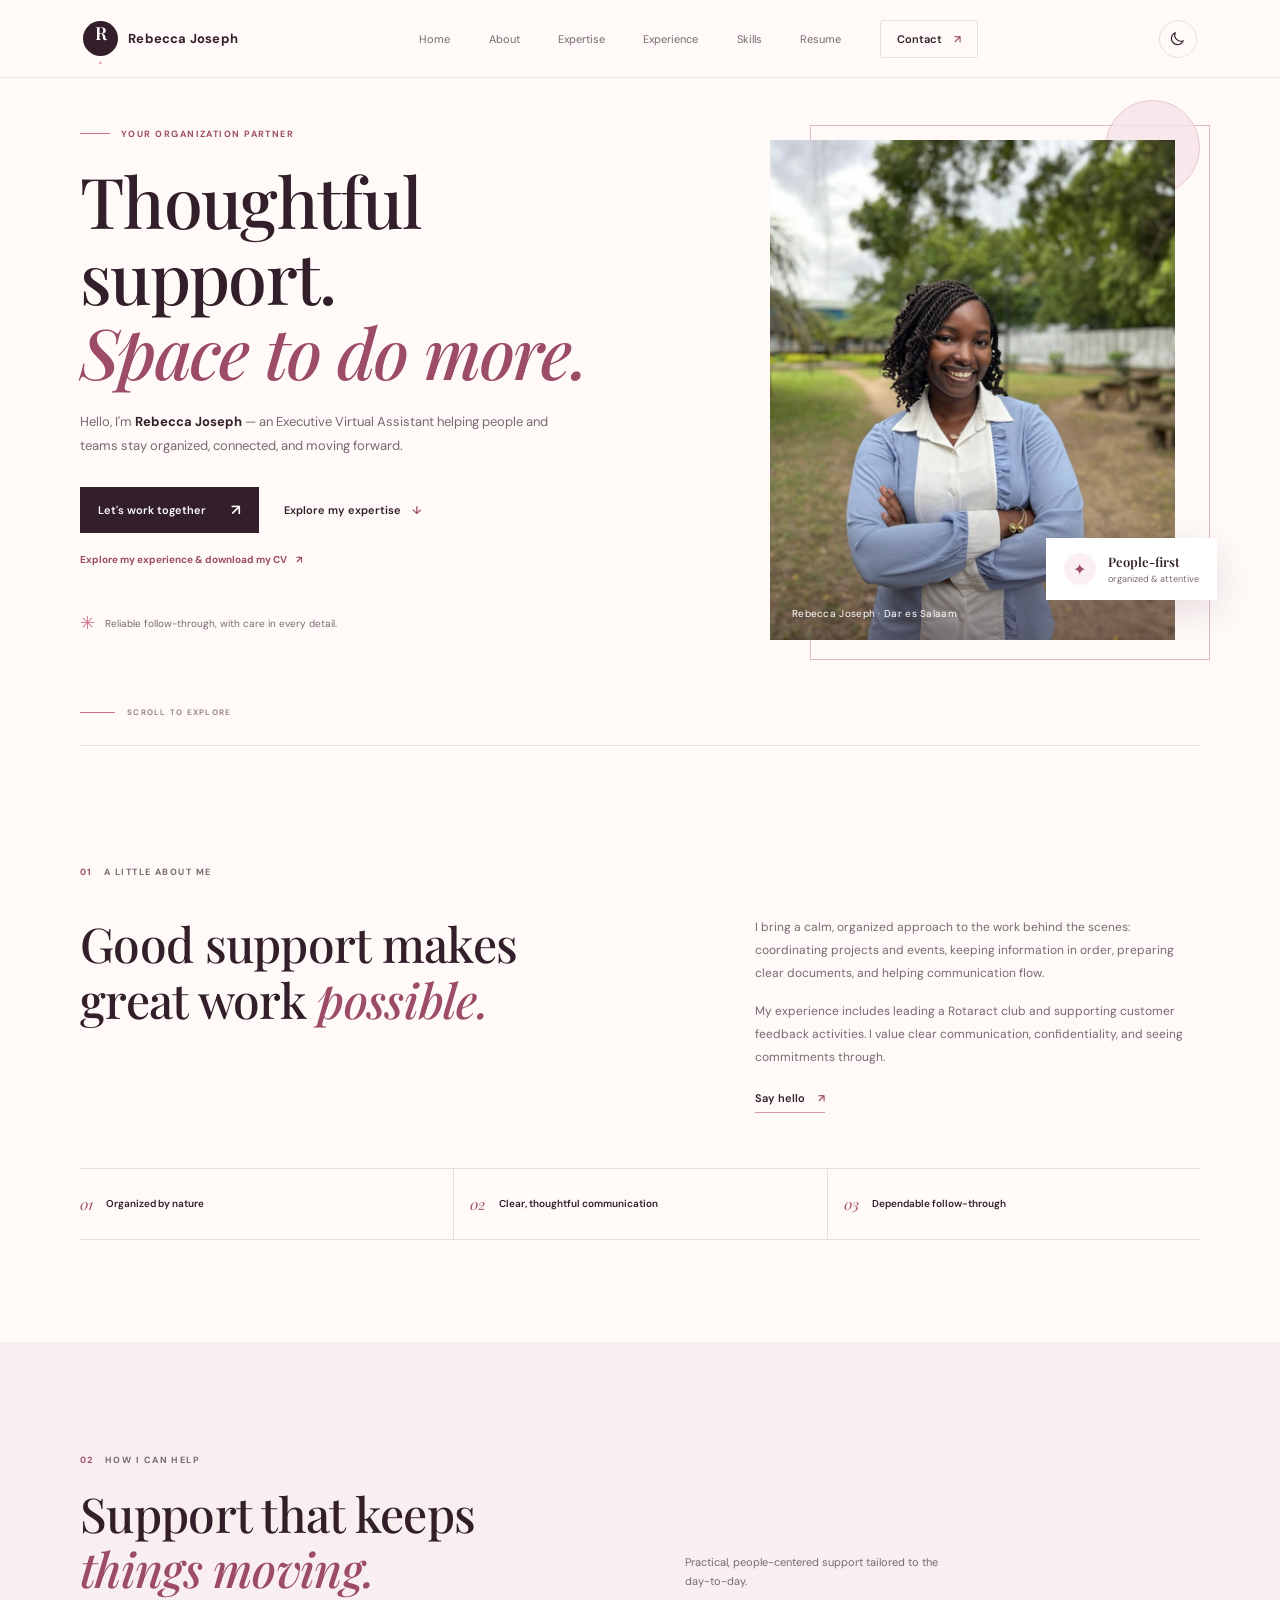
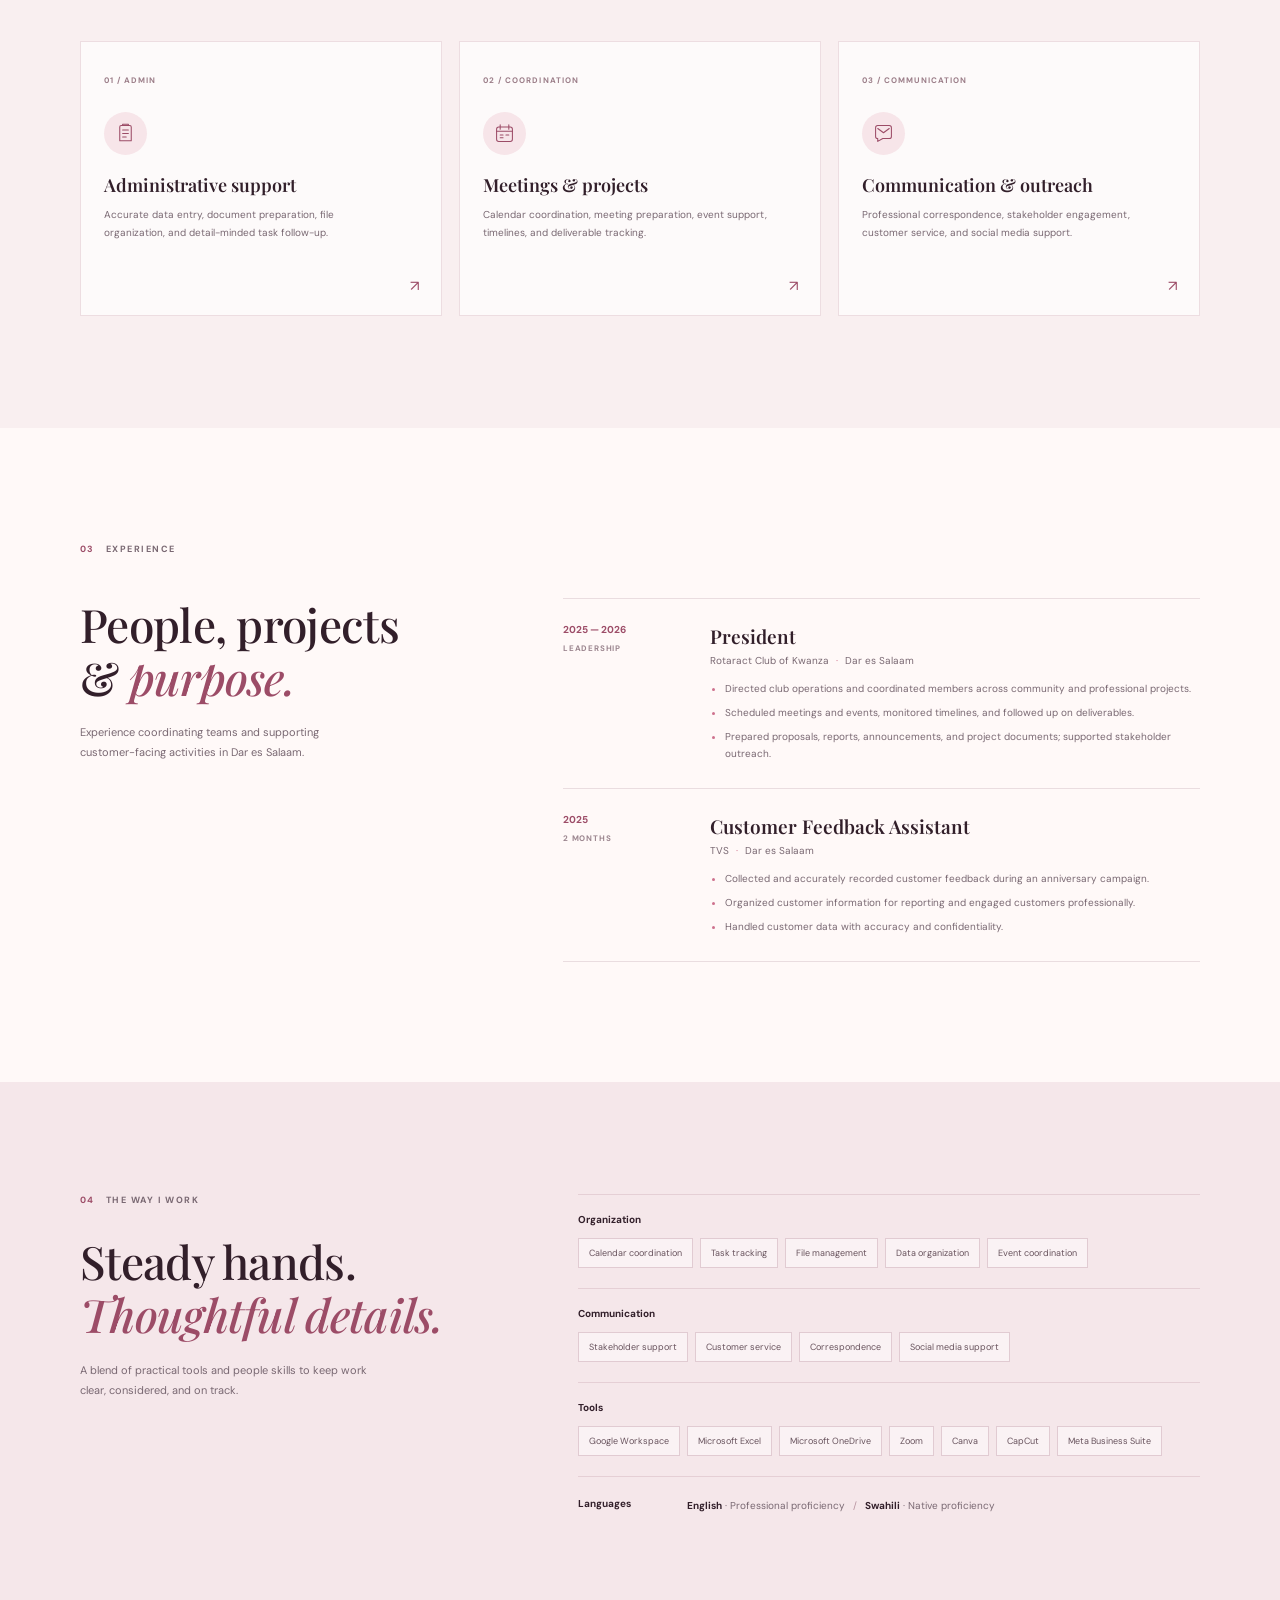
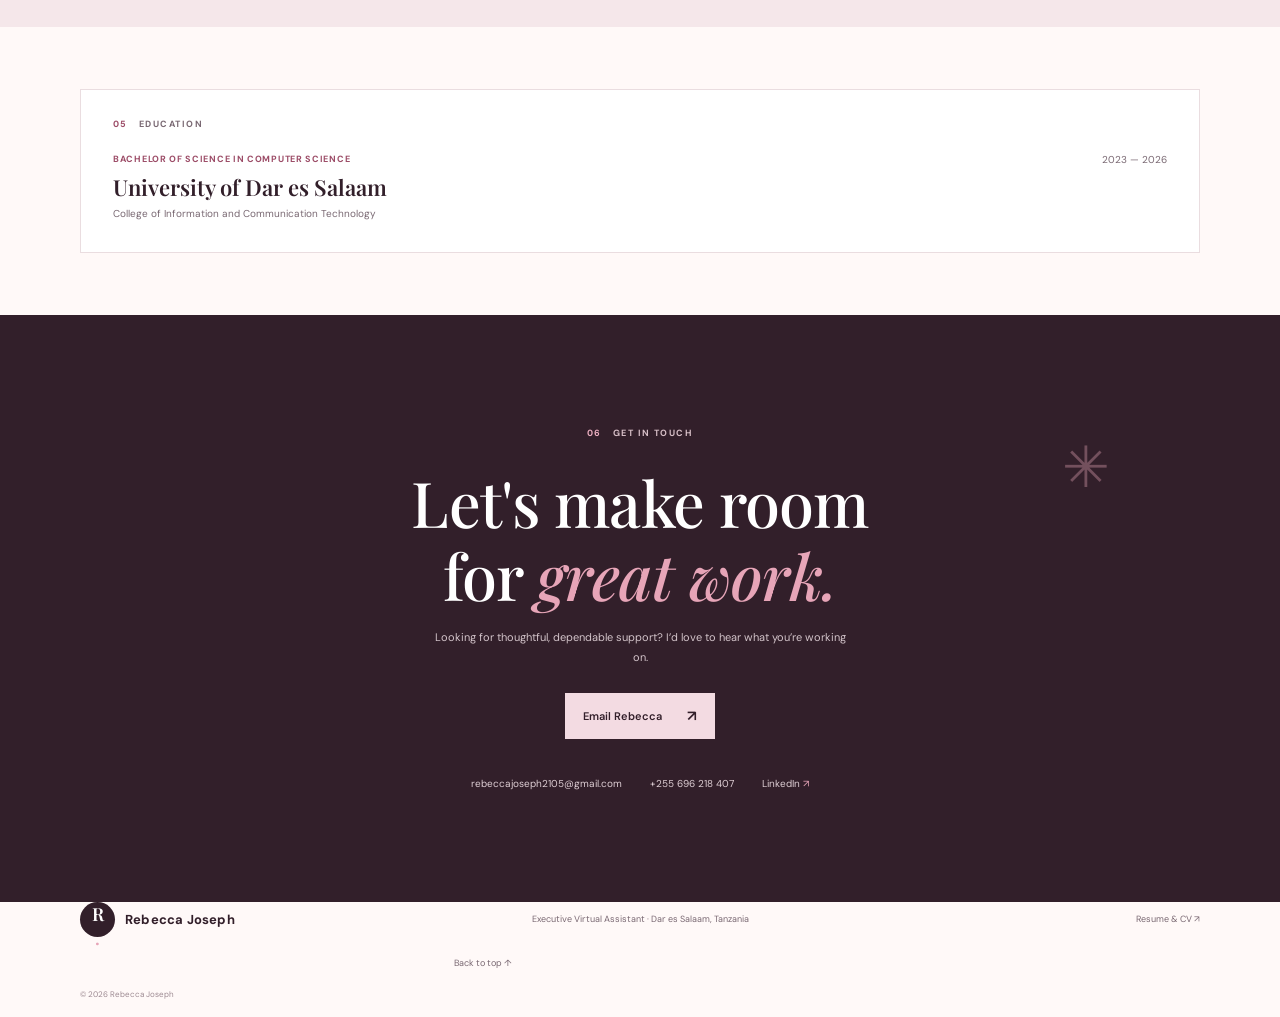
==== index.html @ 445faec2 "Add Rebecca portfolio website" ====
<!doctype html>
<html lang="en" data-theme="light">
  <head>
    <meta charset="utf-8" />
    <meta name="viewport" content="width=device-width, initial-scale=1" />
    <meta
      name="description"
      content="Rebecca Joseph is an Executive Virtual Assistant supporting teams with administration, coordination, communication, and digital organization."
    />
    <meta name="theme-color" content="#fff8f8" />
    <title>Rebecca Joseph | Executive Virtual Assistant</title>
    <script>
      try {
        document.documentElement.dataset.theme =
          localStorage.getItem("rebecca-portfolio-theme") || "light";
      } catch (error) {}
    </script>
    <link rel="stylesheet" href="style.css" />
    <script src="script.js" defer></script>
  </head>
  <body>
    <a class="skip-link" href="#main">Skip to content</a>
    <header class="site-header">
      <a class="brand" href="#home" aria-label="Rebecca Joseph, home">
        <span class="brand-mark">R<span>.</span></span>
        <span class="brand-name">Rebecca Joseph</span>
      </a>
      <button
        class="menu-toggle"
        id="menuToggle"
        type="button"
        aria-expanded="false"
        aria-controls="siteNav"
        aria-label="Open navigation"
      >
        <span></span><span></span>
      </button>
      <nav class="site-nav" id="siteNav" aria-label="Main navigation">
        <a href="#home">Home</a>
        <a href="#about">About</a>
        <a href="#expertise">Expertise</a>
        <a href="#experience">Experience</a>
        <a href="#skills">Skills</a>
        <a href="resume.html">Resume</a>
        <a class="nav-contact" href="#contact">Contact <span>↗</span></a>
      </nav>
      <button
        class="theme-toggle"
        id="themeToggle"
        type="button"
        aria-label="Switch to dark mode"
        title="Switch color theme"
      >
        <svg class="theme-icon theme-icon-sun" viewBox="0 0 24 24" aria-hidden="true"><circle cx="12" cy="12" r="4" /><path d="M12 2v2m0 16v2M4.93 4.93l1.42 1.42m11.3 11.3 1.42 1.42M2 12h2m16 0h2M4.93 19.07l1.42-1.42m11.3-11.3 1.42-1.42" /></svg>
        <svg class="theme-icon theme-icon-moon" viewBox="0 0 24 24" aria-hidden="true"><path d="M20.2 15.1A8.6 8.6 0 0 1 8.9 3.8 8.7 8.7 0 1 0 20.2 15.1Z" /></svg>
      </button>
    </header>

    <main id="main">
      <section class="hero section-wrap" id="home">
        <div class="hero-copy reveal">
          <p class="eyebrow"><span class="eyebrow-line"></span> YOUR ORGANIZATION PARTNER</p>
          <h1>Thoughtful support.<br /><span>Space to do more.</span></h1>
          <p class="hero-intro">
            Hello, I'm <strong>Rebecca Joseph</strong> — an Executive Virtual
            Assistant helping people and teams stay organized, connected, and
            moving forward.
          </p>
          <div class="hero-actions">
            <a class="button button-dark" href="#contact">Let's work together <span>↗</span></a>
            <a class="text-link" href="#expertise">Explore my expertise <span>↓</span></a>
          </div>
          <a class="hero-resume-link" href="resume.html">Explore my experience &amp; download my CV <span>↗</span></a>
          <div class="hero-note">
            <span class="note-icon" aria-hidden="true">✳</span>
            <span>Reliable follow-through, with care in every detail.</span>
          </div>
        </div>
        <div class="hero-visual reveal" aria-label="Portrait of Rebecca Joseph">
          <div class="portrait-frame">
            <img
              src="assets/images/rebecca-joseph.jpg"
              alt="Rebecca Joseph"
              fetchpriority="high"
            />
            <span class="portrait-caption">Rebecca Joseph · Dar es Salaam</span>
          </div>
          <div class="floating-note">
            <span class="floating-icon" aria-hidden="true">✦</span>
            <span><strong>People-first</strong><small>organized &amp; attentive</small></span>
          </div>
          <span class="visual-ornament visual-ornament-one" aria-hidden="true"></span>
          <span class="visual-ornament visual-ornament-two" aria-hidden="true"></span>
        </div>
        <a class="scroll-cue" href="#about"><span></span> SCROLL TO EXPLORE</a>
      </section>

      <section class="intro-section section-wrap section-pad" id="about">
        <div class="section-label reveal"><span>01</span> A LITTLE ABOUT ME</div>
        <div class="intro-content reveal">
          <h2>Good support makes<br />great work <em>possible.</em></h2>
          <div class="intro-text">
            <p>
              I bring a calm, organized approach to the work behind the scenes:
              coordinating projects and events, keeping information in order,
              preparing clear documents, and helping communication flow.
            </p>
            <p>
              My experience includes leading a Rotaract club and supporting
              customer feedback activities. I value clear communication,
              confidentiality, and seeing commitments through.
            </p>
            <a class="underlined-link" href="mailto:rebeccajoseph2105@gmail.com">
              Say hello <span>↗</span>
            </a>
          </div>
        </div>
        <div class="values-row reveal">
          <div><span class="value-number">01</span><strong>Organized by nature</strong></div>
          <div><span class="value-number">02</span><strong>Clear, thoughtful communication</strong></div>
          <div><span class="value-number">03</span><strong>Dependable follow-through</strong></div>
        </div>
      </section>

      <section class="expertise-section section-pad" id="expertise">
        <div class="section-wrap">
          <div class="section-heading reveal">
            <div class="section-label"><span>02</span> HOW I CAN HELP</div>
            <h2>Support that keeps<br /><em>things moving.</em></h2>
            <p>Practical, people-centered support tailored to the day-to-day.</p>
          </div>
          <div class="service-grid">
            <article class="service-card reveal">
              <span class="service-number">01 / ADMIN</span>
              <div class="service-icon" aria-hidden="true">
                <svg viewBox="0 0 32 32" fill="none"><path d="M10 5h12a2 2 0 0 1 2 2v19H8V7a2 2 0 0 1 2-2Z" /><path d="M12 11h8M12 16h8M12 21h5" /><path d="M12 5V3h8v2" /></svg>
              </div>
              <h3>Administrative support</h3>
              <p>Accurate data entry, document preparation, file organization, and detail-minded task follow-up.</p>
              <span class="service-arrow" aria-hidden="true">↗</span>
            </article>
            <article class="service-card reveal">
              <span class="service-number">02 / COORDINATION</span>
              <div class="service-icon" aria-hidden="true">
                <svg viewBox="0 0 32 32" fill="none"><rect x="5" y="7" width="22" height="20" rx="3" /><path d="M10 4v6M22 4v6M5 13h22M10 18h4M18 18h4M10 22h4" /></svg>
              </div>
              <h3>Meetings &amp; projects</h3>
              <p>Calendar coordination, meeting preparation, event support, timelines, and deliverable tracking.</p>
              <span class="service-arrow" aria-hidden="true">↗</span>
            </article>
            <article class="service-card reveal">
              <span class="service-number">03 / COMMUNICATION</span>
              <div class="service-icon" aria-hidden="true">
                <svg viewBox="0 0 32 32" fill="none"><path d="M5 8a3 3 0 0 1 3-3h16a3 3 0 0 1 3 3v12a3 3 0 0 1-3 3h-9l-7 4v-4a3 3 0 0 1-3-3V8Z" /><path d="m8 9 8 6 8-6" /></svg>
              </div>
              <h3>Communication &amp; outreach</h3>
              <p>Professional correspondence, stakeholder engagement, customer service, and social media support.</p>
              <span class="service-arrow" aria-hidden="true">↗</span>
            </article>
          </div>
        </div>
      </section>

      <section class="experience-section section-wrap section-pad" id="experience">
        <div class="section-label reveal"><span>03</span> EXPERIENCE</div>
        <div class="experience-layout">
          <div class="experience-heading reveal">
            <h2>People, projects<br />&amp; <em>purpose.</em></h2>
            <p>
              Experience coordinating teams and supporting customer-facing
              activities in Dar es Salaam.
            </p>
          </div>
          <div class="timeline">
            <article class="timeline-item reveal">
              <div class="timeline-date">2025 — 2026 <span>LEADERSHIP</span></div>
              <div class="timeline-content">
                <h3>President</h3>
                <p class="timeline-org">Rotaract Club of Kwanza <span>·</span> Dar es Salaam</p>
                <ul>
                  <li>Directed club operations and coordinated members across community and professional projects.</li>
                  <li>Scheduled meetings and events, monitored timelines, and followed up on deliverables.</li>
                  <li>Prepared proposals, reports, announcements, and project documents; supported stakeholder outreach.</li>
                </ul>
              </div>
            </article>
            <article class="timeline-item reveal">
              <div class="timeline-date">2025 <span>2 MONTHS</span></div>
              <div class="timeline-content">
                <h3>Customer Feedback Assistant</h3>
                <p class="timeline-org">TVS <span>·</span> Dar es Salaam</p>
                <ul>
                  <li>Collected and accurately recorded customer feedback during an anniversary campaign.</li>
                  <li>Organized customer information for reporting and engaged customers professionally.</li>
                  <li>Handled customer data with accuracy and confidentiality.</li>
                </ul>
              </div>
            </article>
          </div>
        </div>
      </section>

      <section class="skills-section section-pad" id="skills">
        <div class="section-wrap skills-layout">
          <div class="skills-heading reveal">
            <div class="section-label"><span>04</span> THE WAY I WORK</div>
            <h2>Steady hands.<br /><em>Thoughtful details.</em></h2>
            <p>
              A blend of practical tools and people skills to keep work clear,
              considered, and on track.
            </p>
          </div>
          <div class="skills-content reveal">
            <div class="skill-group">
              <h3>Organization</h3>
              <div class="skill-tags"><span>Calendar coordination</span><span>Task tracking</span><span>File management</span><span>Data organization</span><span>Event coordination</span></div>
            </div>
            <div class="skill-group">
              <h3>Communication</h3>
              <div class="skill-tags"><span>Stakeholder support</span><span>Customer service</span><span>Correspondence</span><span>Social media support</span></div>
            </div>
            <div class="skill-group">
              <h3>Tools</h3>
              <div class="skill-tags"><span>Google Workspace</span><span>Microsoft Excel</span><span>Microsoft OneDrive</span><span>Zoom</span><span>Canva</span><span>CapCut</span><span>Meta Business Suite</span></div>
            </div>
            <div class="language-row"><span>Languages</span><p><strong>English</strong> · Professional proficiency <span class="language-separator">/</span> <strong>Swahili</strong> · Native proficiency</p></div>
          </div>
        </div>
      </section>

      <section class="education-section section-wrap">
        <div class="education-card reveal">
          <div class="section-label"><span>05</span> EDUCATION</div>
          <div class="education-content">
            <div>
              <p class="education-degree">Bachelor of Science in Computer Science</p>
              <h2>University of Dar es Salaam</h2>
              <p class="education-college">College of Information and Communication Technology</p>
            </div>
            <span class="education-years">2023 — 2026</span>
          </div>
        </div>
      </section>

      <section class="contact-section section-pad" id="contact">
        <div class="section-wrap contact-inner reveal">
          <div class="section-label"><span>06</span> GET IN TOUCH</div>
          <h2>Let's make room<br />for <em>great work.</em></h2>
          <p>
            Looking for thoughtful, dependable support? I’d love to hear what
            you’re working on.
          </p>
          <a class="button button-light" href="mailto:rebeccajoseph2105@gmail.com">Email Rebecca <span>↗</span></a>
          <div class="contact-links">
            <a href="mailto:rebeccajoseph2105@gmail.com">rebeccajoseph2105@gmail.com</a>
            <a href="tel:+255696218407">+255 696 218 407</a>
            <a href="https://www.linkedin.com/in/rebecca-joseph-062344360" target="_blank" rel="noopener noreferrer">LinkedIn <span>↗</span></a>
          </div>
          <span class="contact-flower" aria-hidden="true">✳</span>
        </div>
      </section>
    </main>

    <footer class="site-footer section-wrap">
      <a class="brand" href="#home">
        <span class="brand-mark">R<span>.</span></span>
        <span class="brand-name">Rebecca Joseph</span>
      </a>
      <p>Executive Virtual Assistant <span>·</span> Dar es Salaam, Tanzania</p>
      <a class="back-top" href="resume.html">Resume &amp; CV ↗</a>
      <a class="footer-home" href="#home">Back to top ↑</a>
      <small>© <span id="year"></span> Rebecca Joseph</small>
    </footer>
  </body>
</html>
---- style.css ----
@import url("https://fonts.googleapis.com/css2?family=DM+Sans:wght@400;500;600;700&family=Playfair+Display:ital,wght@0,500;0,600;0,700;1,500;1,600&display=swap");

:root {
  color-scheme: light;
  --paper: #fff9f8;
  --white: #ffffff;
  --ink: #321f2a;
  --muted: #796872;
  --rose: #ce718d;
  --rose-dark: #9c4c67;
  --rose-pale: #f7e5e9;
  --rose-soft: #fbf0f1;
  --line: #eadde0;
  --serif: "Playfair Display", Georgia, serif;
  --sans: "DM Sans", "Segoe UI", sans-serif;
}

* { box-sizing: border-box; }
html { scroll-behavior: smooth; scroll-padding-top: 85px; }
body {
  margin: 0;
  background: var(--paper);
  color: var(--ink);
  font-family: var(--sans);
  -webkit-font-smoothing: antialiased;
}
a { color: inherit; text-decoration: none; }
button { font: inherit; }
::selection { background: #e8b6c4; color: var(--ink); }

.skip-link {
  position: fixed;
  z-index: 20;
  top: 10px;
  left: 10px;
  padding: 10px 14px;
  transform: translateY(-150%);
  border-radius: 6px;
  background: var(--ink);
  color: var(--white);
}
.skip-link:focus { transform: translateY(0); }
.site-header {
  position: sticky;
  z-index: 10;
  top: 0;
  display: flex;
  height: 78px;
  align-items: center;
  justify-content: space-between;
  padding: 0 max(6.5vw, calc((100vw - 1200px) / 2));
  border-bottom: 1px solid rgba(234, 221, 224, 0.8);
  background: rgba(255, 249, 248, 0.92);
  backdrop-filter: blur(16px);
}
.brand { display: inline-flex; align-items: center; gap: 10px; }
.brand-mark {
  display: grid;
  width: 35px;
  height: 35px;
  place-items: center;
  border-radius: 50%;
  background: var(--ink);
  color: white;
  font: 600 18px var(--serif);
}
.brand-mark span { color: #e7a5b8; }
.brand-name { font-size: 13px; font-weight: 700; letter-spacing: 0.2px; }
.site-nav { display: flex; align-items: center; gap: clamp(20px, 3vw, 42px); }
.site-nav > a:not(.nav-contact) { color: var(--muted); font-size: 11px; transition: color .2s ease; }
.site-nav > a:hover { color: var(--rose-dark); }
.nav-contact {
  padding: 11px 16px;
  border: 1px solid var(--line);
  border-radius: 3px;
  font-size: 11px;
  font-weight: 600;
  transition: background .2s ease, border-color .2s ease;
}
.nav-contact span { margin-left: 9px; color: var(--rose-dark); }
.nav-contact:hover { border-color: #d7a4b2; background: var(--rose-soft); }
.menu-toggle { display: none; }

.section-wrap { width: min(1120px, calc(100% - 64px)); margin-inline: auto; }
.section-pad { padding-block: 112px; }
.hero {
  position: relative;
  display: grid;
  min-height: 640px;
  grid-template-columns: 1.06fr .94fr;
  align-items: center;
  gap: 6.5%;
  padding-top: 47px;
  padding-bottom: 85px;
}
.hero-copy { position: relative; z-index: 1; padding-bottom: 22px; }
.eyebrow, .section-label {
  display: flex;
  align-items: center;
  gap: 11px;
  color: var(--rose-dark);
  font-size: 9px;
  font-weight: 700;
  letter-spacing: 1.45px;
}
.eyebrow { margin: 0 0 23px; }
.eyebrow-line { width: 30px; height: 1px; background: var(--rose); }
h1, h2, h3, p { margin-top: 0; }
.hero h1 {
  margin-bottom: 20px;
  font: 500 clamp(43px, 6vw, 70px)/1.08 var(--serif);
  letter-spacing: -1.7px;
}
.hero h1 span { color: var(--rose-dark); font-style: italic; }
.hero-intro {
  max-width: 470px;
  margin-bottom: 28px;
  color: var(--muted);
  font-size: 13px;
  line-height: 1.9;
}
.hero-intro strong { color: var(--ink); }
.hero-actions { display: flex; align-items: center; gap: 25px; flex-wrap: wrap; }
.button {
  display: inline-flex;
  min-height: 46px;
  align-items: center;
  justify-content: center;
  gap: 25px;
  padding: 0 18px;
  font-size: 11px;
  font-weight: 600;
  transition: transform .2s ease, background .2s ease;
}
.button:hover { transform: translateY(-2px); }
.button-dark { background: var(--ink); color: white; }
.button-dark:hover { background: var(--rose-dark); }
.button span { font-size: 15px; }
.text-link, .underlined-link { font-size: 11px; font-weight: 600; }
.text-link span { padding-left: 8px; color: var(--rose-dark); }
.hero-note {
  display: flex;
  align-items: center;
  gap: 10px;
  margin-top: 43px;
  color: var(--muted);
  font-size: 10px;
}
.note-icon { color: var(--rose); font-size: 18px; }
.hero-visual { position: relative; width: min(100%, 430px); justify-self: end; padding: 15px 25px 20px 0; }
.portrait-frame {
  position: relative;
  z-index: 1;
  height: min(500px, 42vw);
  min-height: 370px;
  overflow: hidden;
  background: #f0d7dc;
}
.portrait-frame::before {
  position: absolute;
  z-index: 1;
  inset: auto 0 0;
  height: 32%;
  background: linear-gradient(transparent, rgba(33, 18, 24, .45));
  content: "";
}
.portrait-frame img { width: 100%; height: 100%; object-fit: cover; object-position: center 26%; }
.portrait-caption {
  position: absolute;
  z-index: 2;
  bottom: 20px;
  left: 22px;
  color: white;
  font-size: 10px;
  letter-spacing: .3px;
}
.floating-note {
  position: absolute;
  z-index: 2;
  right: -17px;
  bottom: 60px;
  display: flex;
  align-items: center;
  gap: 12px;
  padding: 15px 18px;
  background: white;
  box-shadow: 0 12px 35px rgba(67, 33, 47, .12);
}
.floating-icon { display: grid; width: 32px; height: 32px; place-items: center; border-radius: 50%; background: var(--rose-soft); color: var(--rose-dark); }
.floating-note strong, .floating-note small { display: block; }
.floating-note strong { font: 600 13px var(--serif); }
.floating-note small { margin-top: 3px; color: var(--muted); font-size: 9px; }
.visual-ornament { position: absolute; border: 1px solid #e2b9c3; }
.visual-ornament-one { inset: 0 0 0 30px; transform: translate(10px, 0); }
.visual-ornament-two { z-index: 0; top: -25px; right: 0; width: 95px; height: 95px; border-radius: 50%; background: var(--rose-pale); opacity: .8; }
.scroll-cue {
  position: absolute;
  bottom: 28px;
  left: 0;
  display: flex;
  align-items: center;
  gap: 12px;
  color: #9b858e;
  font-size: 8px;
  font-weight: 700;
  letter-spacing: 1.25px;
}
.scroll-cue span { width: 35px; height: 1px; background: var(--rose); }

.intro-section { padding-top: 120px; padding-bottom: 102px; border-top: 1px solid var(--line); }
.section-label { color: var(--muted); }
.section-label span { color: var(--rose-dark); }
.intro-content { display: grid; grid-template-columns: 1fr .76fr; gap: 8%; padding: 38px 0 55px; }
.intro-content h2, .section-heading h2, .experience-heading h2, .skills-heading h2, .contact-inner h2 {
  margin-bottom: 0;
  font: 500 clamp(34px, 4vw, 48px)/1.16 var(--serif);
  letter-spacing: -.7px;
}
.intro-content h2 em, .section-heading h2 em, .experience-heading h2 em, .skills-heading h2 em, .contact-inner h2 em { color: var(--rose-dark); }
.intro-text p { margin-bottom: 16px; color: var(--muted); font-size: 12px; line-height: 1.9; }
.underlined-link { display: inline-flex; gap: 13px; margin-top: 6px; padding-bottom: 7px; border-bottom: 1px solid #d59bab; }
.underlined-link span { color: var(--rose-dark); }
.values-row { display: grid; grid-template-columns: repeat(3, 1fr); border-top: 1px solid var(--line); border-bottom: 1px solid var(--line); }
.values-row > div { display: flex; align-items: center; gap: 13px; min-height: 70px; padding-inline: 16px; }
.values-row > div:first-child { padding-left: 0; }
.values-row > div + div { border-left: 1px solid var(--line); }
.value-number { color: var(--rose-dark); font: italic 15px var(--serif); }
.values-row strong { font-size: 10px; font-weight: 600; }

.expertise-section { background: #f9eff0; }
.section-heading { display: grid; grid-template-columns: 1fr 1fr; align-items: end; gap: 20px 8%; margin-bottom: 44px; }
.section-heading .section-label { grid-column: 1/-1; }
.section-heading > p { max-width: 280px; margin: 0 0 5px; color: var(--muted); font-size: 11px; line-height: 1.8; }
.service-grid { display: grid; grid-template-columns: repeat(3, 1fr); gap: 17px; }
.service-card { position: relative; min-height: 275px; padding: 25px 23px; border: 1px solid #eddde1; background: rgba(255,255,255,.7); transition: transform .25s ease, box-shadow .25s ease, background .25s ease; }
.service-card:hover { transform: translateY(-5px); background: white; box-shadow: 0 17px 35px rgba(70, 38, 51, .08); }
.service-number { color: #9b7d88; font-size: 8px; font-weight: 700; letter-spacing: 1.05px; }
.service-icon { display: grid; width: 43px; height: 43px; place-items: center; margin: 24px 0 18px; border-radius: 50%; background: var(--rose-pale); color: var(--rose-dark); }
.service-icon svg { width: 23px; height: 23px; stroke: currentColor; stroke-width: 1.45; stroke-linecap: round; stroke-linejoin: round; }
.service-card h3 { margin-bottom: 9px; font: 600 18px var(--serif); }
.service-card p { max-width: 290px; margin-bottom: 0; color: var(--muted); font-size: 10px; line-height: 1.8; }
.service-arrow { position: absolute; right: 22px; bottom: 19px; color: var(--rose-dark); font-size: 15px; }

.experience-section { padding-top: 115px; padding-bottom: 120px; }
.experience-layout { display: grid; grid-template-columns: .75fr 1.25fr; gap: 9%; margin-top: 43px; }
.experience-heading h2 { font-size: clamp(34px, 3.8vw, 46px); }
.experience-heading p { max-width: 290px; margin-top: 17px; color: var(--muted); font-size: 11px; line-height: 1.85; }
.timeline { border-top: 1px solid var(--line); }
.timeline-item { display: grid; grid-template-columns: 125px 1fr; gap: 22px; padding: 24px 0 26px; border-bottom: 1px solid var(--line); }
.timeline-date { color: var(--rose-dark); font-size: 10px; font-weight: 700; white-space: nowrap; }
.timeline-date span { display: block; margin-top: 7px; color: #9b858e; font-size: 8px; letter-spacing: .8px; }
.timeline-content h3 { margin-bottom: 5px; font: 600 19px var(--serif); }
.timeline-org { margin-bottom: 13px; color: var(--muted); font-size: 10px; }
.timeline-org span { padding-inline: 4px; color: var(--rose); }
.timeline-content ul { display: grid; gap: 7px; margin: 0; padding-left: 15px; color: var(--muted); font-size: 10px; line-height: 1.7; }
.timeline-content li::marker { color: var(--rose); }

.skills-section { background: #f5e7ea; }
.skills-layout { display: grid; grid-template-columns: .78fr 1.22fr; gap: 9%; }
.skills-heading h2 { margin-top: 29px; font-size: clamp(34px, 3.8vw, 46px); }
.skills-heading > p { max-width: 290px; margin-top: 18px; color: var(--muted); font-size: 11px; line-height: 1.85; }
.skills-content { border-top: 1px solid #e5cfd5; }
.skill-group { padding: 18px 0 20px; border-bottom: 1px solid #e5cfd5; }
.skill-group h3 { margin-bottom: 12px; color: var(--ink); font-size: 10px; font-weight: 700; }
.skill-tags { display: flex; flex-wrap: wrap; gap: 7px; }
.skill-tags span { padding: 8px 10px; border: 1px solid #e1cbd2; background: rgba(255,255,255,.45); color: #68535d; font-size: 9px; }
.language-row { display: grid; grid-template-columns: 94px 1fr; gap: 15px; padding-top: 20px; }
.language-row > span { font-size: 10px; font-weight: 700; }
.language-row p { margin: 0; color: var(--muted); font-size: 10px; line-height: 1.8; }
.language-row strong { color: var(--ink); }
.language-separator { padding-inline: 5px; color: #b8939f; }

.education-section { padding-top: 62px; padding-bottom: 62px; }
.education-card { padding: 28px 32px 32px; border: 1px solid var(--line); background: var(--white); }
.education-content { display: flex; align-items: center; justify-content: space-between; gap: 20px; padding-top: 23px; }
.education-degree { margin-bottom: 7px; color: var(--rose-dark); font-size: 9px; font-weight: 700; letter-spacing: .7px; text-transform: uppercase; }
.education-content h2 { margin-bottom: 5px; font: 600 22px var(--serif); }
.education-college { margin-bottom: 0; color: var(--muted); font-size: 10px; }
.education-years { align-self: flex-start; color: var(--muted); font-size: 10px; white-space: nowrap; }

.contact-section { overflow: hidden; background: var(--ink); color: white; }
.contact-inner { position: relative; text-align: center; }
.contact-inner .section-label { justify-content: center; color: #d7bfc7; }
.contact-inner .section-label span { color: #edafc1; }
.contact-inner h2 { margin: 27px 0 16px; font-size: clamp(42px, 6vw, 63px); }
.contact-inner h2 em { color: #e7a5b8; }
.contact-inner > p { max-width: 420px; margin: 0 auto 25px; color: #d3c4ca; font-size: 11px; line-height: 1.8; }
.button-light { background: #f3dbe2; color: var(--ink); }
.button-light:hover { background: white; }
.contact-links { display: flex; justify-content: center; flex-wrap: wrap; gap: 13px 28px; margin-top: 38px; color: #dfcfd5; font-size: 10px; }
.contact-links a { transition: color .2s ease; }
.contact-links a:hover { color: white; }
.contact-links a span { color: #e7a5b8; }
.contact-flower { position: absolute; top: 3px; right: 8%; color: #d69aab; font-size: 57px; opacity: .4; }

.site-footer { display: grid; grid-template-columns: 1fr auto 1fr; align-items: center; gap: 20px; min-height: 88px; }
.site-footer > p { margin: 0; color: var(--muted); font-size: 9px; }
.back-top { justify-self: end; color: var(--muted); font-size: 9px; }
.site-footer small { grid-column: 1/-1; padding: 0 0 18px; color: #9c8991; font-size: 8px; }

.reveal { opacity: 0; transform: translateY(18px); transition: opacity .65s ease, transform .65s ease; }
.reveal.is-visible { opacity: 1; transform: translateY(0); }
.service-card:nth-child(2) { transition-delay: .08s; }
.service-card:nth-child(3) { transition-delay: .16s; }

@media (max-width: 850px) {
  .site-header { padding-inline: 28px; }
  .section-wrap { width: min(100% - 48px, 680px); }
  .hero { min-height: 560px; gap: 4%; }
  .hero h1 { font-size: clamp(42px, 7vw, 58px); }
  .portrait-frame { min-height: 350px; }
  .floating-note { right: -8px; }
  .intro-content { gap: 5%; }
  .values-row > div { gap: 8px; padding-inline: 10px; }
  .values-row strong { font-size: 9px; }
  .service-card { padding-inline: 18px; }
  .experience-layout, .skills-layout { gap: 5%; }
}
@media (min-width: 641px) and (max-width: 920px) {
  .site-header { gap: 10px; padding-inline: 20px; }
  .brand { gap: 7px; }
  .brand-name { font-size: 11px; }
  .site-nav { gap: 11px; }
  .site-nav > a:not(.nav-contact) { font-size: 10px; }
  .nav-contact { padding: 9px 10px; font-size: 10px; }
  .nav-contact span { margin-left: 4px; }
  .theme-toggle { width: 34px; height: 34px; }
}
@media (max-width: 640px) {
  html { scroll-padding-top: 72px; }
  .site-header { height: 68px; padding-inline: 21px; }
  .brand-name { font-size: 12px; }
  .menu-toggle {
    display: grid;
    width: 40px;
    height: 40px;
    place-content: center;
    gap: 5px;
    border: 1px solid var(--line);
    background: transparent;
  }
  .menu-toggle span { display: block; width: 17px; height: 1px; background: var(--ink); transition: transform .2s ease; }
  .menu-toggle[aria-expanded="true"] span:first-child { transform: translateY(3px) rotate(45deg); }
  .menu-toggle[aria-expanded="true"] span:last-child { transform: translateY(-3px) rotate(-45deg); }
  .site-nav {
    position: absolute;
    top: 67px;
    right: 0;
    left: 0;
    display: none;
    align-items: stretch;
    flex-direction: column;
    gap: 0;
    padding: 8px 21px 18px;
    border-bottom: 1px solid var(--line);
    background: var(--paper);
  }
  .site-nav.is-open { display: flex; }
  .site-nav > a:not(.nav-contact) { padding: 13px 0; border-bottom: 1px solid var(--line); }
  .nav-contact { align-self: flex-start; margin-top: 12px; }
  .section-wrap { width: calc(100% - 42px); }
  .section-pad { padding-block: 78px; }
  .hero { min-height: auto; grid-template-columns: 1fr; gap: 25px; padding-top: 51px; padding-bottom: 75px; }
  .hero-copy { padding-bottom: 0; }
  .hero h1 { font-size: clamp(46px, 11vw, 62px); }
  .hero-intro { max-width: 450px; font-size: 12px; }
  .hero-note { margin-top: 25px; }
  .hero-visual { width: min(90%, 390px); justify-self: center; padding: 11px 18px 13px 0; }
  .portrait-frame { height: min(110vw, 460px); min-height: 350px; }
  .floating-note { right: -9px; bottom: 43px; padding: 12px 14px; }
  .visual-ornament-one { left: 20px; }
  .scroll-cue { bottom: 25px; }
  .intro-section { padding-top: 76px; padding-bottom: 72px; }
  .intro-content { grid-template-columns: 1fr; gap: 21px; padding: 28px 0 35px; }
  .intro-content h2, .section-heading h2, .experience-heading h2, .skills-heading h2 { font-size: 37px; }
  .intro-text p { font-size: 11px; }
  .values-row { grid-template-columns: 1fr; }
  .values-row > div, .values-row > div:first-child { min-height: 53px; padding-inline: 0; }
  .values-row > div + div { border-top: 1px solid var(--line); border-left: 0; }
  .values-row strong { font-size: 10px; }
  .section-heading { grid-template-columns: 1fr; gap: 20px; margin-bottom: 29px; }
  .section-heading .section-label { grid-column: auto; }
  .section-heading > p { margin: 0; }
  .service-grid { grid-template-columns: 1fr; gap: 11px; }
  .service-card { min-height: 236px; padding: 22px; }
  .service-icon { margin: 18px 0 14px; }
  .service-card p { font-size: 10px; }
  .experience-layout, .skills-layout { grid-template-columns: 1fr; gap: 29px; margin-top: 29px; }
  .experience-heading p, .skills-heading > p { max-width: 400px; }
  .timeline-item { grid-template-columns: 92px 1fr; gap: 12px; padding-block: 21px; }
  .timeline-date { font-size: 9px; }
  .timeline-content h3 { font-size: 17px; }
  .timeline-content ul { font-size: 9px; }
  .skills-layout { margin-top: 0; }
  .skills-heading h2 { margin-top: 23px; }
  .language-row { grid-template-columns: 1fr; gap: 7px; }
  .education-section { padding-block: 42px; }
  .education-card { padding: 23px 20px; }
  .education-content { align-items: flex-start; flex-direction: column; gap: 12px; }
  .education-content h2 { font-size: 20px; }
  .contact-inner h2 { font-size: 47px; }
  .contact-flower { top: -37px; right: 0; font-size: 40px; }
  .contact-links { align-items: center; flex-direction: column; gap: 14px; margin-top: 29px; }
  .site-footer { grid-template-columns: 1fr auto; min-height: 105px; gap: 9px; padding-top: 17px; }
  .site-footer > p { grid-column: 1/-1; grid-row: 2; }
  .site-footer small { grid-column: 1; grid-row: 3; padding-bottom: 15px; }
  .back-top { grid-column: 2; grid-row: 1; }
}
@media (prefers-reduced-motion: reduce) {
  *, *::before, *::after { scroll-behavior: auto !important; animation-duration: .01ms !important; animation-iteration-count: 1 !important; transition-duration: .01ms !important; }
  .reveal { opacity: 1; transform: none; }
}

.theme-toggle {
  display: grid;
  width: 38px;
  height: 38px;
  flex: 0 0 auto;
  place-items: center;
  border: 1px solid var(--line);
  border-radius: 50%;
  background: transparent;
  color: var(--ink);
  cursor: pointer;
  transition: background .2s ease, border-color .2s ease, transform .2s ease;
}
.theme-toggle:hover { transform: rotate(-8deg); border-color: var(--rose); background: var(--rose-soft); }
.theme-icon { width: 17px; height: 17px; fill: none; stroke: currentColor; stroke-width: 1.6; stroke-linecap: round; stroke-linejoin: round; }
.theme-icon-sun { display: none; }
html[data-theme="dark"] .theme-icon-sun { display: block; }
html[data-theme="dark"] .theme-icon-moon { display: none; }
.hero-resume-link { display: inline-flex; gap: 9px; margin-top: 20px; color: var(--rose-dark); font-size: 10px; font-weight: 700; }
.hero-resume-link span { transition: transform .2s ease; }
.hero-resume-link:hover span { transform: translate(2px, -2px); }
.footer-home { justify-self: end; color: var(--muted); font-size: 9px; }
.site-footer small { grid-column: 1 / -1; }

html[data-theme="dark"] {
  color-scheme: dark;
  --paper: #211b21;
  --white: #2b232a;
  --ink: #f7edf1;
  --muted: #c4b2bc;
  --rose: #e6a1b5;
  --rose-dark: #f0aec1;
  --rose-pale: #45303a;
  --rose-soft: #33262e;
  --line: #4a3a43;
}
html[data-theme="dark"] body { background: var(--paper); color: var(--ink); }
html[data-theme="dark"] .site-header { border-color: var(--line); background: rgba(33, 27, 33, .94); }
html[data-theme="dark"] .brand-mark { background: #e8a9bc; color: #281c23; }
html[data-theme="dark"] .nav-contact:hover,
html[data-theme="dark"] .theme-toggle:hover { background: var(--rose-soft); }
html[data-theme="dark"] .hero h1 span,
html[data-theme="dark"] .intro-content h2 em,
html[data-theme="dark"] .section-heading h2 em,
html[data-theme="dark"] .experience-heading h2 em,
html[data-theme="dark"] .skills-heading h2 em { color: #f0aec1; }
html[data-theme="dark"] .button-dark {
  background: #e6a1b5;
  color: #281c23;
}
html[data-theme="dark"] .button-dark:hover {
  background: #f0bfd0;
  color: #281c23;
}
html[data-theme="dark"] .button-light {
  background: #f3dbe2;
  color: #321f2a;
}
html[data-theme="dark"] .button-light:hover {
  background: #fff;
  color: #321f2a;
}
html[data-theme="dark"] .hero-intro strong { color: var(--ink); }
html[data-theme="dark"] .floating-note { background: #30272f; box-shadow: 0 12px 35px rgba(0, 0, 0, .28); }
html[data-theme="dark"] .visual-ornament { border-color: #76505f; }
html[data-theme="dark"] .visual-ornament-two { background: var(--rose-pale); }
html[data-theme="dark"] .intro-section { border-color: var(--line); }
html[data-theme="dark"] .expertise-section { background: #2a2229; }
html[data-theme="dark"] .service-card { border-color: var(--line); background: #30272f; }
html[data-theme="dark"] .service-card:hover { background: #382d36; box-shadow: 0 17px 35px rgba(0, 0, 0, .2); }
html[data-theme="dark"] .service-number,
html[data-theme="dark"] .timeline-date span { color: #c7a8b5; }
html[data-theme="dark"] .experience-section .timeline,
html[data-theme="dark"] .timeline-item { border-color: var(--line); }
html[data-theme="dark"] .skills-section { background: #382a33; }
html[data-theme="dark"] .skills-content,
html[data-theme="dark"] .skill-group { border-color: #58434e; }
html[data-theme="dark"] .skill-tags span { border-color: #624a57; background: rgba(22, 17, 22, .25); color: #eadce2; }
html[data-theme="dark"] .education-card { border-color: var(--line); background: #2b232a; }
html[data-theme="dark"] .contact-section { background: #171319; color: #fff; }
html[data-theme="dark"] .contact-inner .section-label { color: #d7bfc7; }
html[data-theme="dark"] .contact-inner h2 em { color: #e7a5b8; }
html[data-theme="dark"] .site-footer small { color: #b7a4ae; }
html[data-theme="dark"] .site-nav { background: #211b21; }
html[data-theme="dark"] .cv-paper { border-color: var(--line); }
html[data-theme="dark"] .cv-header { background: linear-gradient(120deg, #3a2a34, #2b232a); }
html[data-theme="dark"] .cv-sidebar { background: #30262e; }
html[data-theme="dark"] .cv-entry,
html[data-theme="dark"] .cv-section + .cv-section { border-color: var(--line); }
html[data-theme="dark"] .cv-footer { border-color: var(--line); }

.resume-page { min-height: 100vh; }
.resume-wrap { width: min(1050px, calc(100% - 48px)); margin: 0 auto; padding: 48px 0 70px; }
.resume-toolbar { display: flex; align-items: flex-end; justify-content: space-between; gap: 24px; margin-bottom: 25px; }
.resume-toolbar .eyebrow { margin-bottom: 10px; }
.resume-toolbar h1 { margin-bottom: 6px; font: 500 clamp(26px, 4vw, 37px)/1.15 var(--serif); letter-spacing: -.5px; }
.resume-toolbar > div > p:last-child { margin: 0; color: var(--muted); font-size: 11px; }
.resume-toolbar .button { border: 0; cursor: pointer; white-space: nowrap; }
.resume-actions { display: flex; flex-wrap: wrap; gap: 10px; }
.resume-toolbar .button-outline { border: 1px solid var(--line); background: transparent; color: var(--ink); }
.resume-toolbar .button-outline:hover { border-color: var(--rose); background: var(--rose-soft); }
.cv-paper { overflow: hidden; border: 1px solid var(--line); background: var(--white); box-shadow: 0 20px 55px rgba(58, 31, 44, .08); }
.cv-header { position: relative; display: grid; grid-template-columns: minmax(0, 1fr) 155px; align-items: center; gap: 32px; min-height: 230px; padding: 33px 40px; background: linear-gradient(115deg, #f8e9ed, #fff8f8 73%); }
.cv-header-copy { position: relative; z-index: 1; }
.cv-overline { margin-bottom: 10px; color: var(--rose-dark); font-size: 9px; font-weight: 700; letter-spacing: 1.6px; }
.cv-header h2 { margin: 0 0 11px; font: 500 clamp(34px, 5vw, 48px)/1 var(--serif); letter-spacing: -1.2px; }
.cv-header h2 em { color: var(--rose-dark); font-weight: 500; }
.cv-summary { max-width: 620px; margin-bottom: 17px; color: var(--muted); font-size: 10px; line-height: 1.75; }
.cv-contact { display: flex; flex-wrap: wrap; gap: 7px 17px; margin: 0; padding: 0; list-style: none; color: var(--muted); font-size: 9px; }
.cv-contact a:hover { color: var(--rose-dark); }
.cv-photo { position: relative; z-index: 1; width: 140px; aspect-ratio: 4 / 5; justify-self: end; overflow: hidden; border: 3px solid var(--white); outline: 1px solid #dcb4c0; background: var(--rose-pale); box-shadow: 0 10px 24px rgba(77, 42, 57, .15); }
.cv-photo img { display: block; width: 100%; height: 100%; object-fit: cover; object-position: center 26%; }
.cv-photo span { position: absolute; right: 0; bottom: 0; left: 0; padding: 6px 3px; background: rgba(48, 29, 39, .75); color: white; font-size: 6px; text-align: center; letter-spacing: .8px; }
.cv-header-flower { position: absolute; top: -31px; right: 155px; color: #dba7b6; font-size: 103px; opacity: .3; }
.cv-body { display: grid; grid-template-columns: minmax(0, 1.35fr) minmax(235px, .75fr); }
.cv-main { padding: 29px 32px 32px 40px; }
.cv-sidebar { padding: 29px 30px 32px; background: #fcf5f6; }
.cv-section { margin: 0 0 25px; break-inside: avoid; }
.cv-section:last-child { margin-bottom: 0; }
.cv-section > h3 { display: flex; align-items: center; gap: 9px; margin: 0 0 13px; font: 600 14px var(--serif); }
.cv-section > h3 > span { color: var(--rose-dark); font: 700 8px var(--sans); letter-spacing: .8px; }
.cv-entry { margin-bottom: 17px; padding-bottom: 15px; border-bottom: 1px solid #eee3e6; break-inside: avoid; }
.cv-entry:last-child { margin-bottom: 0; padding-bottom: 0; border-bottom: 0; }
.cv-entry-heading { display: flex; justify-content: space-between; align-items: flex-start; gap: 12px; }
.cv-entry-heading h4 { margin: 0 0 4px; font-size: 10px; font-weight: 700; }
.cv-entry-heading p { margin: 0; color: var(--muted); font-size: 8.5px; line-height: 1.6; }
.cv-entry-heading p span { color: var(--rose-dark); }
.cv-entry-heading time { flex: 0 0 auto; padding-top: 2px; color: var(--rose-dark); font-size: 8px; font-weight: 700; }
.cv-entry ul { display: grid; gap: 5px; margin: 9px 0 0; padding-left: 14px; color: var(--muted); font-size: 8.5px; line-height: 1.65; }
.cv-entry li::marker { color: var(--rose); }
.cv-school-detail { margin-top: 2px !important; font-size: 8px !important; }
.cv-skill-list { display: grid; gap: 7px; margin: 0; padding: 0; list-style: none; color: var(--muted); font-size: 9px; line-height: 1.45; }
.cv-skill-list li { position: relative; padding-left: 13px; }
.cv-skill-list li::before { position: absolute; top: .58em; left: 0; width: 5px; height: 5px; border-radius: 50%; background: var(--rose); content: ""; }
.cv-tool-group { margin: 0 0 12px; }
.cv-tool-group:last-child { margin-bottom: 0; }
.cv-tool-group h4 { margin: 0 0 4px; font-size: 9px; }
.cv-tool-group p { margin: 0; color: var(--muted); font-size: 8.5px; line-height: 1.7; }
.cv-language { display: grid; gap: 3px; padding: 9px 0; border-bottom: 1px solid var(--line); }
.cv-language:last-child { border-bottom: 0; }
.cv-language strong { font-size: 9px; }
.cv-language span { color: var(--muted); font-size: 8px; }
.cv-footer { display: flex; justify-content: space-between; gap: 12px; padding: 12px 40px; border-top: 1px solid var(--line); color: var(--muted); font-size: 8px; }
.cv-footer > span:first-child { color: var(--rose-dark); font-weight: 700; }
.cv-footer i { padding: 0 4px; color: var(--rose); font-style: normal; }
.resume-site-footer { margin-bottom: 0; }

@media (max-width: 850px) {
  .site-header { gap: 12px; }
  .site-nav { gap: 17px; }
  .resume-wrap { width: min(100% - 36px, 740px); }
  .cv-header { padding-inline: 28px; }
  .cv-main { padding-left: 28px; }
  .cv-sidebar { padding-right: 23px; padding-left: 23px; }
}
@media (max-width: 640px) {
  .site-header { display: grid; grid-template-columns: minmax(0, 1fr) auto auto; column-gap: 10px; }
  .menu-toggle { grid-column: 3; grid-row: 1; }
  .theme-toggle { grid-column: 2; grid-row: 1; width: 36px; height: 36px; }
  .site-nav { grid-column: 1 / -1; grid-row: 2; }
  .hero { display: flex; flex-direction: column; align-items: stretch; }
  .hero-visual { order: -1; width: min(100%, 430px); margin: 0 auto 6px; }
  .hero-copy { order: 0; }
  .scroll-cue { order: 1; }
  .portrait-frame { height: min(112vw, 500px); min-height: 340px; }
  .hero h1 { font-size: clamp(42px, 10.4vw, 58px); }
  .hero-note { margin-top: 20px; }
  .hero-resume-link { margin-top: 16px; }
  .footer-home { grid-column: 2; grid-row: 2; }
  .site-footer small { grid-column: 1; grid-row: 3; }
  .back-top { grid-column: 2; grid-row: 3; }
  .resume-wrap { width: calc(100% - 28px); padding-top: 30px; }
  .resume-toolbar { align-items: flex-start; flex-direction: column; gap: 17px; }
  .resume-actions { width: 100%; }
  .resume-actions .button { flex: 1 1 150px; }
  .resume-toolbar h1 { font-size: 29px; }
  .cv-header { grid-template-columns: minmax(0, 1fr) 94px; gap: 13px; padding: 23px 18px; }
  .cv-header h2 { font-size: 31px; }
  .cv-overline { font-size: 7px; letter-spacing: 1px; }
  .cv-summary { font-size: 9px; }
  .cv-contact { display: grid; gap: 6px; font-size: 8px; }
  .cv-photo { width: 88px; }
  .cv-photo span { font-size: 5px; }
  .cv-header-flower { right: 64px; font-size: 80px; }
  .cv-body { grid-template-columns: 1fr; }
  .cv-main { padding: 23px 20px; }
  .cv-sidebar { padding: 23px 20px; }
  .cv-entry-heading { gap: 7px; }
  .cv-entry-heading time { font-size: 7px; }
  .cv-entry ul { font-size: 8.5px; }
  .cv-footer { flex-direction: column; padding-inline: 20px; }
}
@page { size: A4; margin: 11mm; }
@media print {
  :root {
    color-scheme: light;
    --paper: #fff;
    --white: #fff;
    --ink: #321f2a;
    --muted: #5e5159;
    --rose-dark: #9c4c67;
    --rose-pale: #f7e5e9;
    --rose-soft: #fbf0f1;
    --line: #eadde0;
  }
  html, body, html[data-theme="dark"] body { background: #fff !important; color: #321f2a !important; }
  .site-header, .resume-toolbar, .resume-site-footer, .skip-link { display: none !important; }
  .resume-wrap { width: 100%; margin: 0; padding: 0; }
  .cv-paper { overflow: visible; border: 0; box-shadow: none; }
  .cv-header { min-height: 0; padding: 18px 22px; background: #f8e9ed !important; print-color-adjust: exact; -webkit-print-color-adjust: exact; }
  .cv-header h2 { font-size: 32px; }
  .cv-photo { width: 105px; }
  .cv-header-flower { font-size: 72px; }
  .cv-body { grid-template-columns: minmax(0, 1.35fr) minmax(205px, .75fr); }
  .cv-main { padding: 20px 21px 20px 22px; }
  .cv-sidebar { padding: 20px; background: #fcf5f6 !important; print-color-adjust: exact; -webkit-print-color-adjust: exact; }
  .cv-section { margin-bottom: 15px; }
  .cv-entry { margin-bottom: 11px; padding-bottom: 10px; }
  .cv-entry ul { gap: 3px; margin-top: 6px; font-size: 8px; line-height: 1.5; }
  .cv-skill-list { gap: 5px; font-size: 8px; }
  .cv-tool-group { margin-bottom: 8px; }
  .cv-footer { padding: 9px 22px; }
  .cv-sidebar, .cv-header, .cv-section, .cv-entry { break-inside: avoid; }
  a { color: inherit; text-decoration: none; }
}
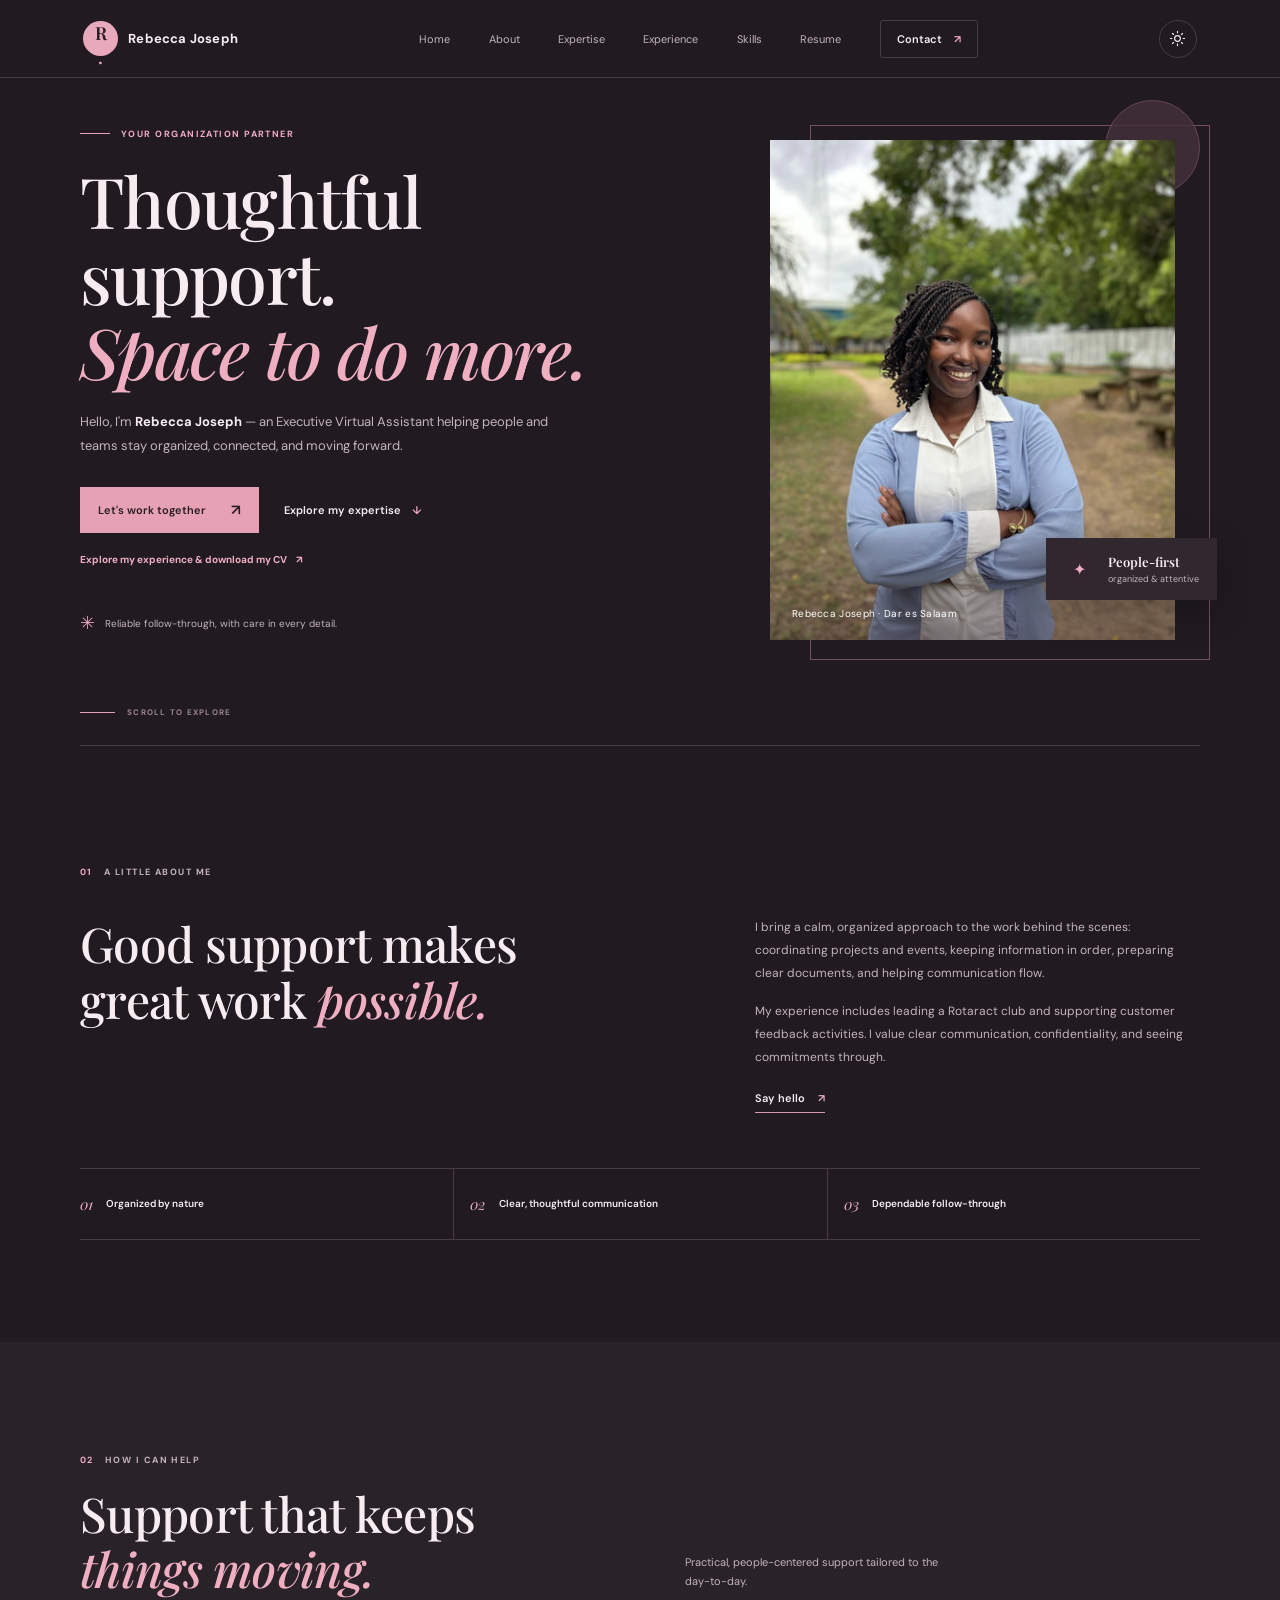
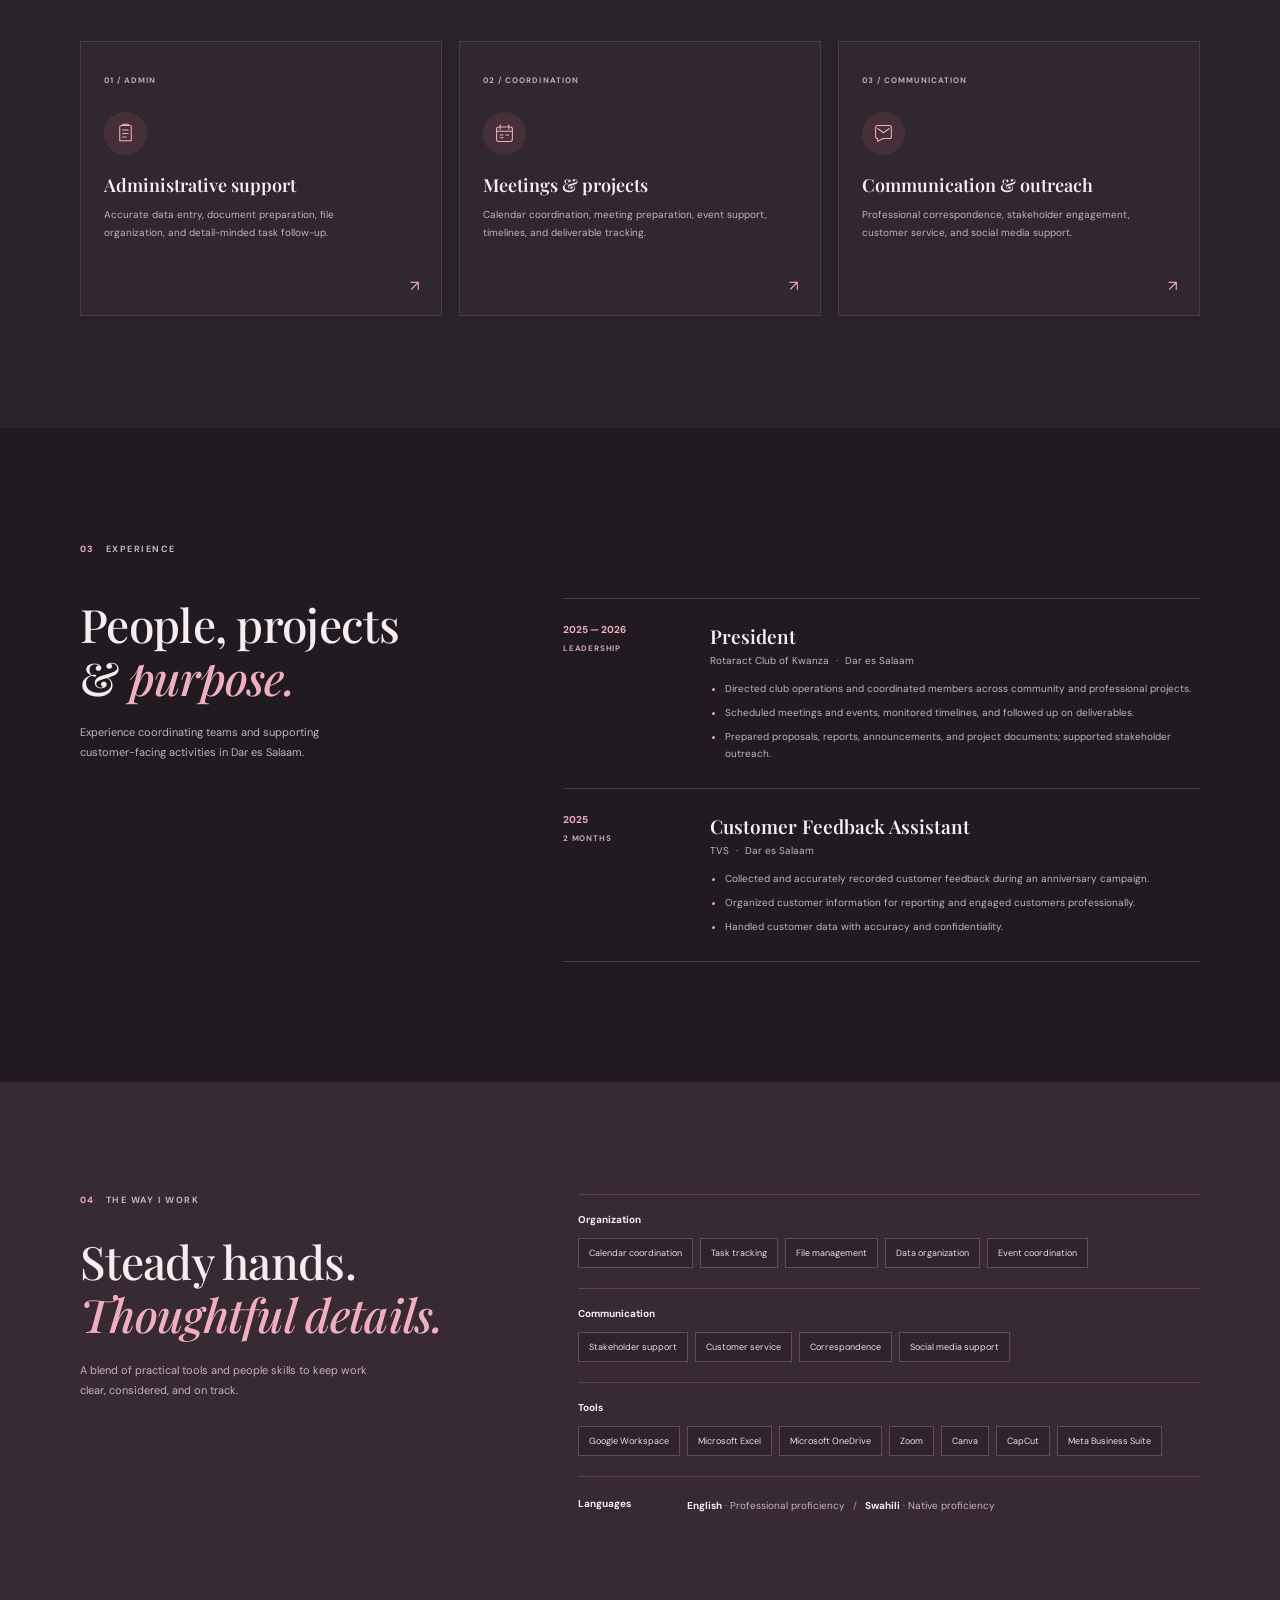
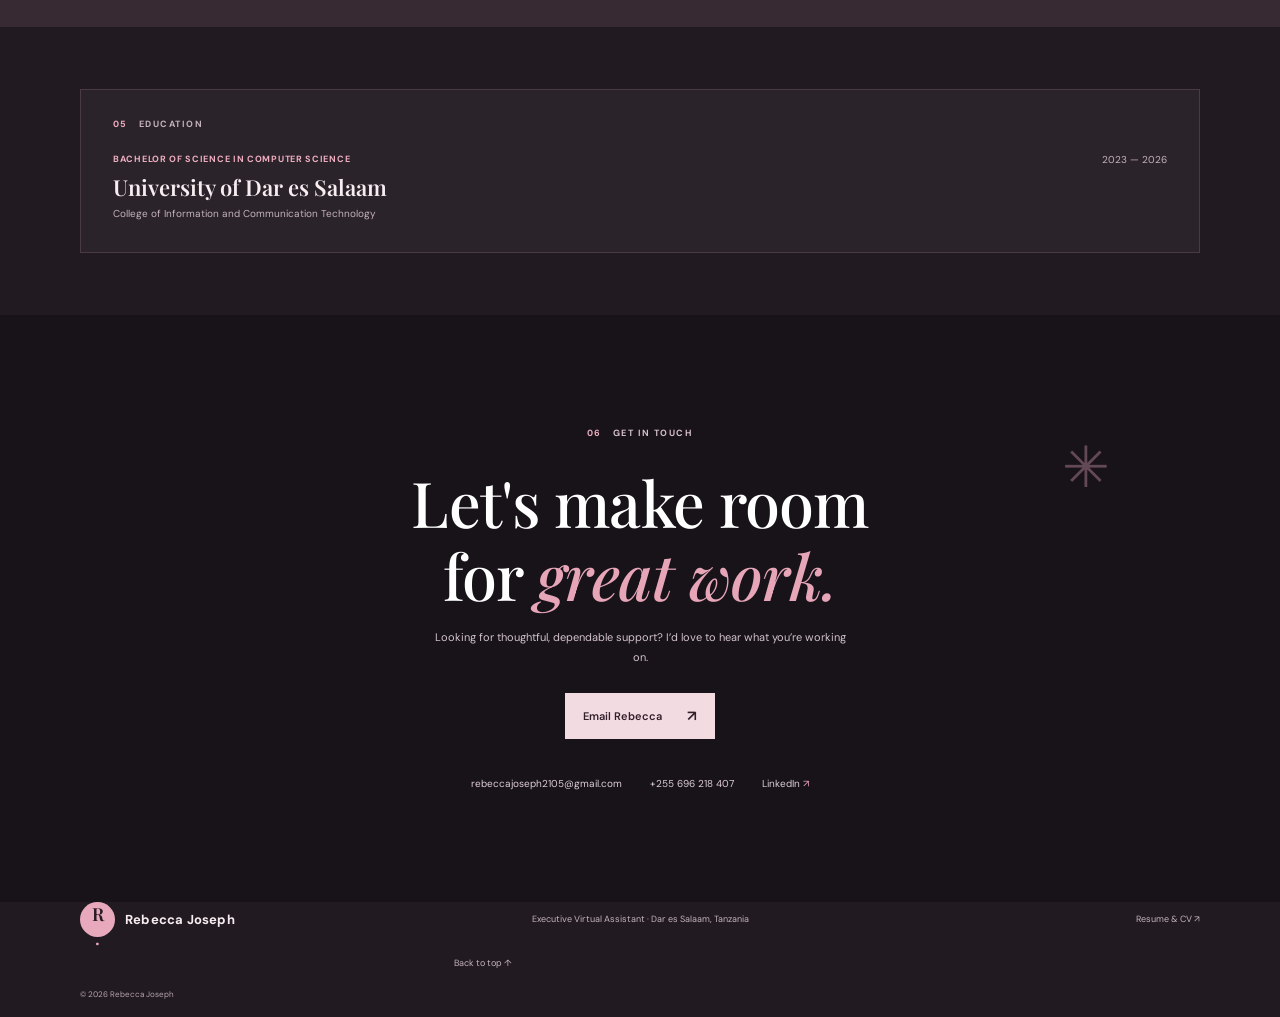
==== commit e198b577: "Update theme to dark mode for index and resume pages" ====
--- a/index.html
+++ b/index.html
@@ -1,5 +1,5 @@
 <!doctype html>
-<html lang="en" data-theme="light">
+<html lang="en" data-theme="dark">
   <head>
     <meta charset="utf-8" />
     <meta name="viewport" content="width=device-width, initial-scale=1" />
@@ -12,7 +12,7 @@
     <script>
       try {
         document.documentElement.dataset.theme =
-          localStorage.getItem("rebecca-portfolio-theme") || "light";
+          localStorage.getItem("rebecca-portfolio-theme") || "dark";
       } catch (error) {}
     </script>
     <link rel="stylesheet" href="style.css" />
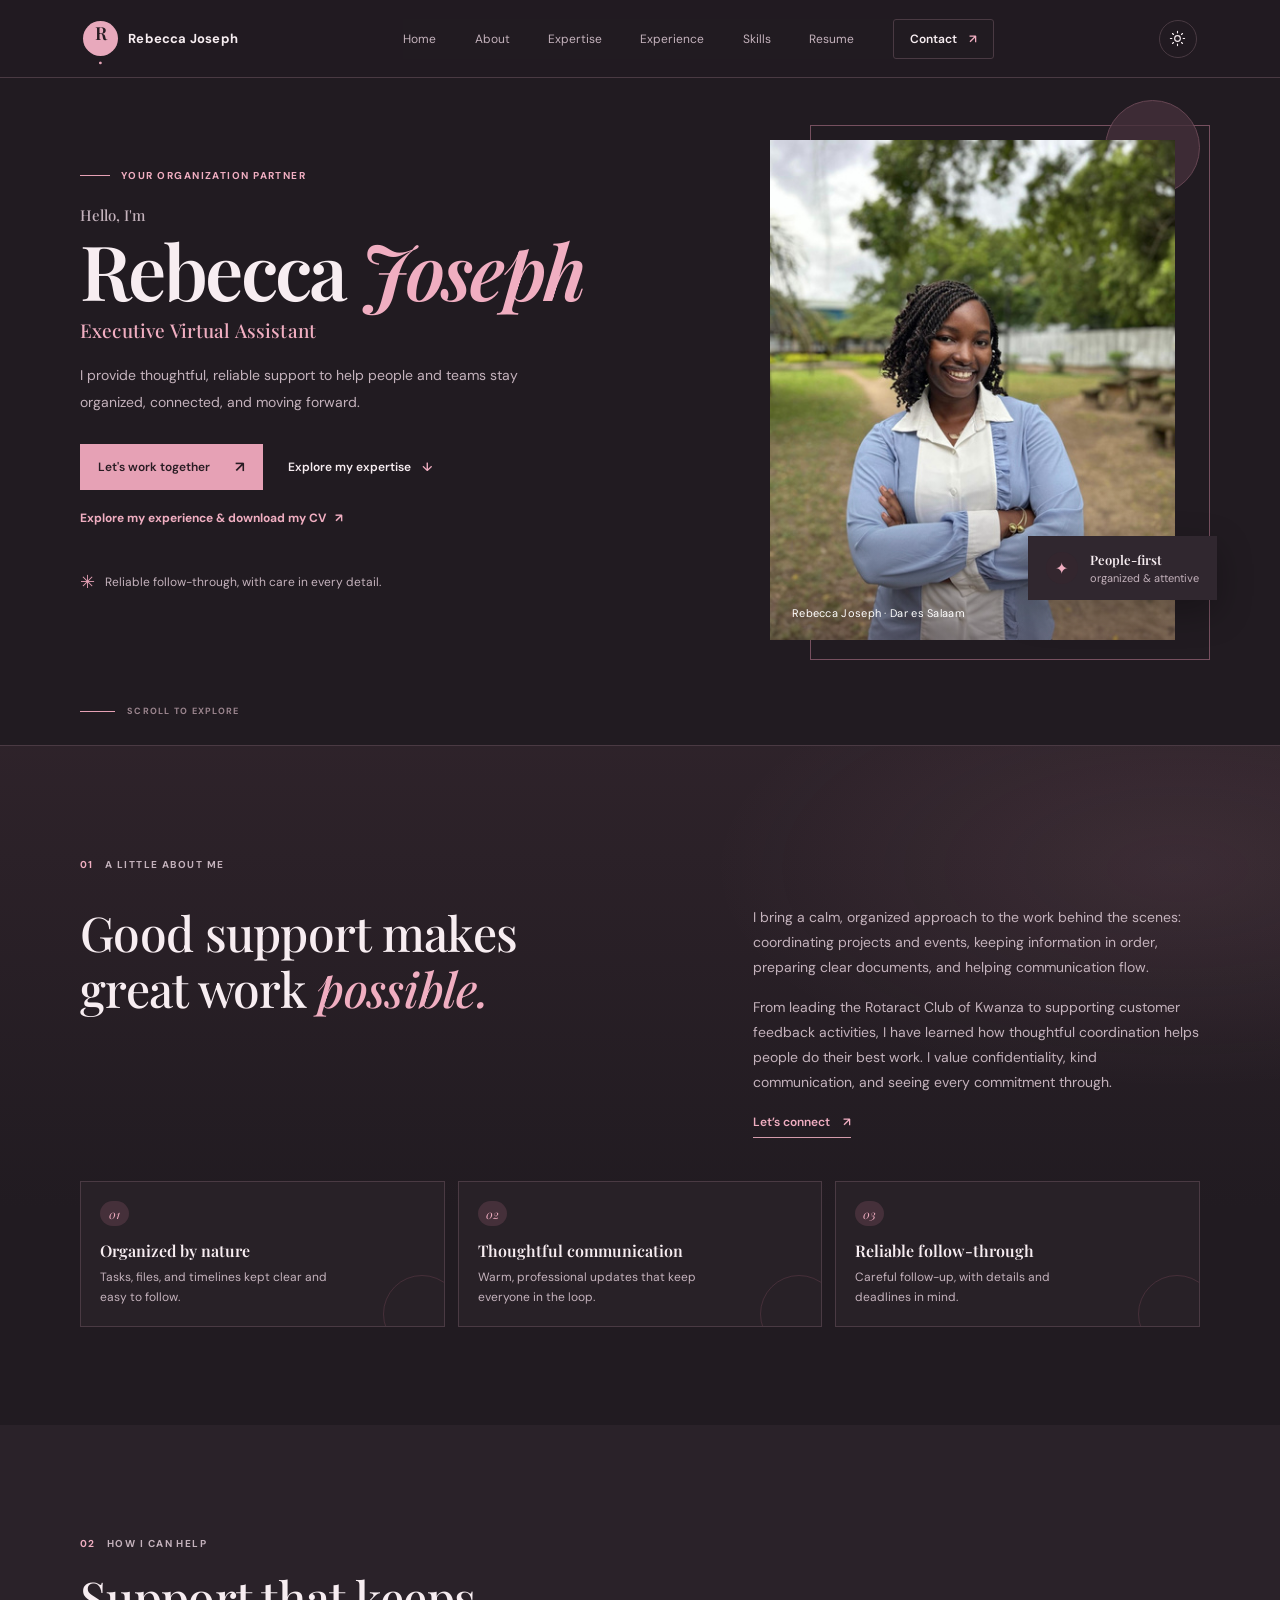
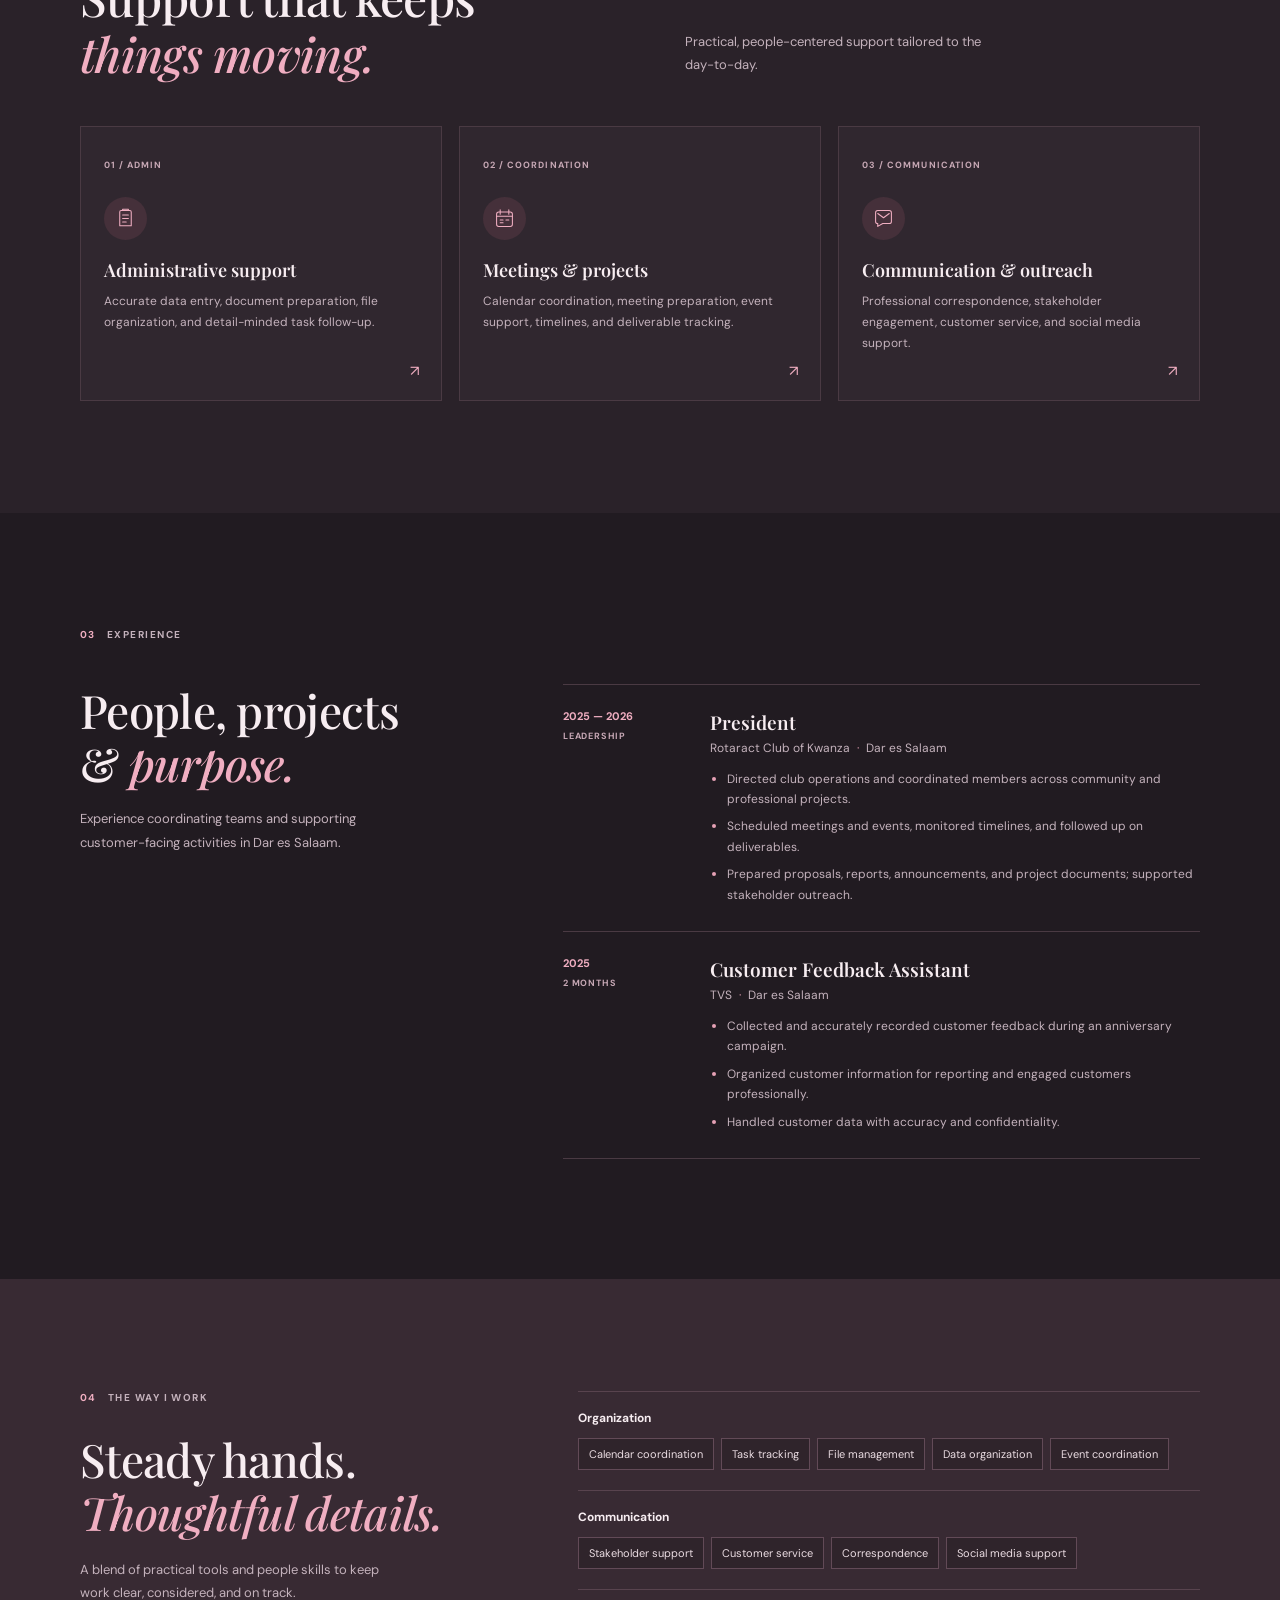
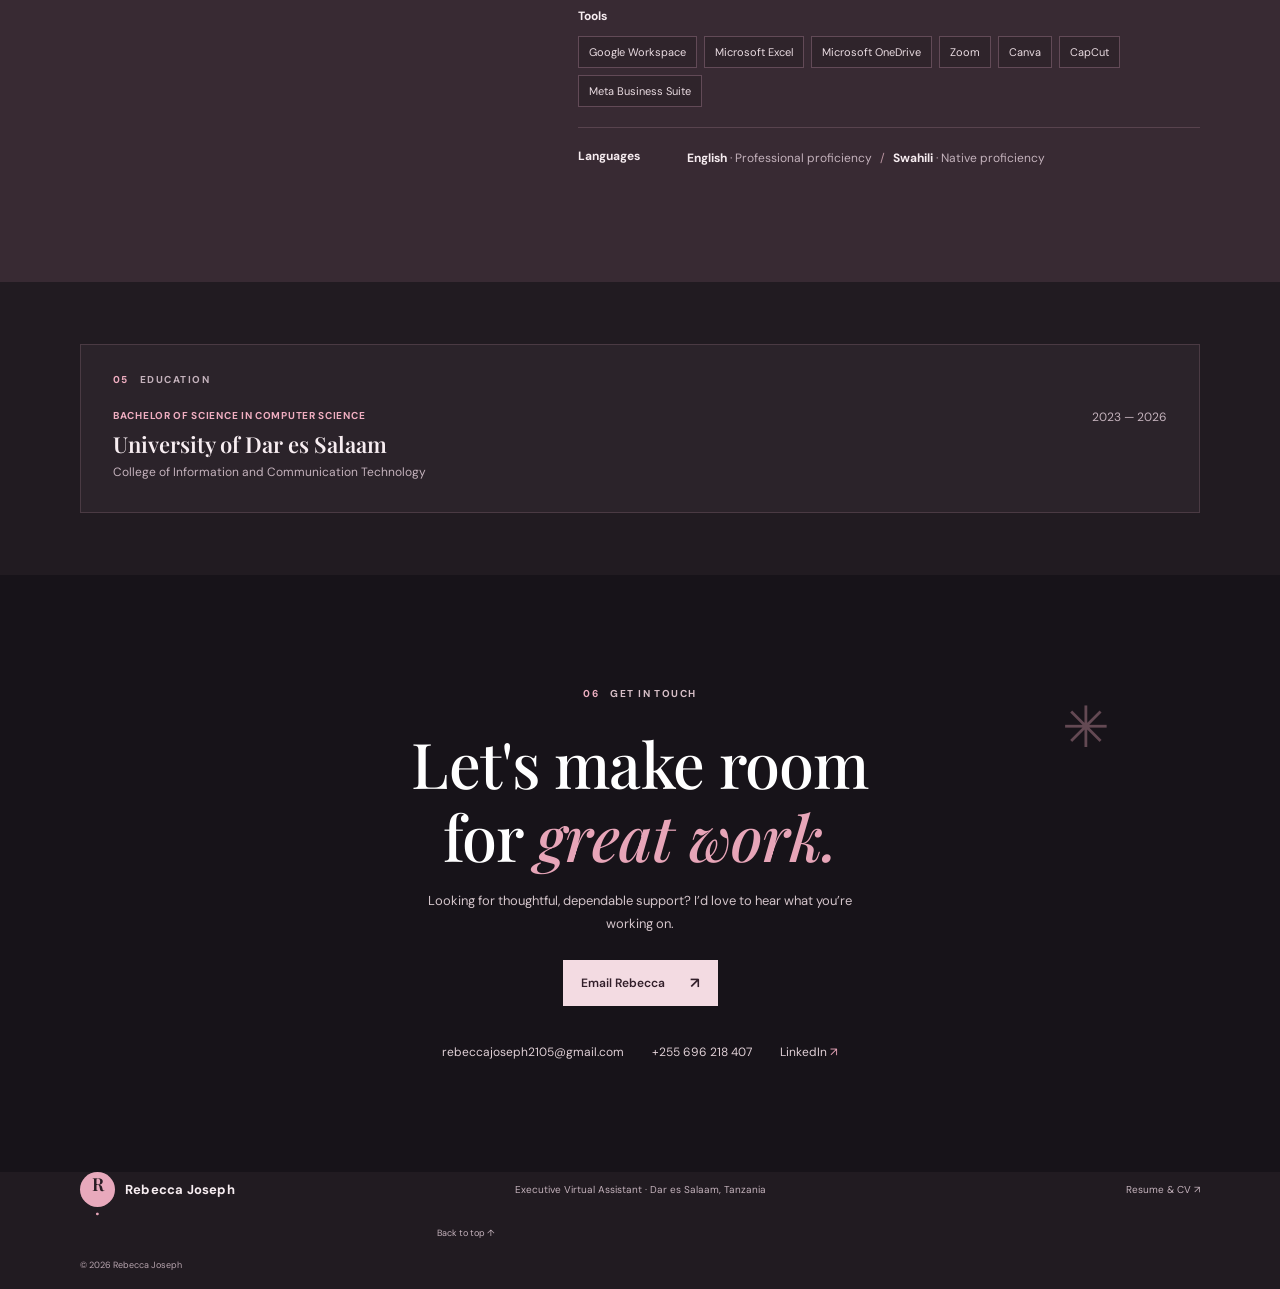
==== commit 094f0165: "Add favicon and update homepage content - Added a new favicon image for the site. - Updated the home" ====
--- a/index.html
+++ b/index.html
@@ -9,6 +9,7 @@
     />
     <meta name="theme-color" content="#fff8f8" />
     <title>Rebecca Joseph | Executive Virtual Assistant</title>
+    <link rel="icon" type="image/png" sizes="256x256" href="assets/images/rebecca-favicon.png" />
     <script>
       try {
         document.documentElement.dataset.theme =
@@ -60,11 +61,12 @@
       <section class="hero section-wrap" id="home">
         <div class="hero-copy reveal">
           <p class="eyebrow"><span class="eyebrow-line"></span> YOUR ORGANIZATION PARTNER</p>
-          <h1>Thoughtful support.<br /><span>Space to do more.</span></h1>
+          <p class="hero-greeting">Hello, I'm</p>
+          <h1>Rebecca <span>Joseph</span></h1>
+          <p class="hero-role">Executive Virtual Assistant</p>
           <p class="hero-intro">
-            Hello, I'm <strong>Rebecca Joseph</strong> — an Executive Virtual
-            Assistant helping people and teams stay organized, connected, and
-            moving forward.
+            I provide thoughtful, reliable support to help people and teams stay
+            organized, connected, and moving forward.
           </p>
           <div class="hero-actions">
             <a class="button button-dark" href="#contact">Let's work together <span>↗</span></a>
@@ -106,19 +108,32 @@
               preparing clear documents, and helping communication flow.
             </p>
             <p>
-              My experience includes leading a Rotaract club and supporting
-              customer feedback activities. I value clear communication,
-              confidentiality, and seeing commitments through.
-            </p>
-            <a class="underlined-link" href="mailto:rebeccajoseph2105@gmail.com">
-              Say hello <span>↗</span>
+              From leading the Rotaract Club of Kwanza to supporting customer
+              feedback activities, I have learned how thoughtful coordination
+              helps people do their best work. I value confidentiality, kind
+              communication, and seeing every commitment through.
+            </p>
+            <a class="underlined-link" href="#contact">
+              Let’s connect <span>↗</span>
             </a>
           </div>
         </div>
         <div class="values-row reveal">
-          <div><span class="value-number">01</span><strong>Organized by nature</strong></div>
-          <div><span class="value-number">02</span><strong>Clear, thoughtful communication</strong></div>
-          <div><span class="value-number">03</span><strong>Dependable follow-through</strong></div>
+          <article class="value-card">
+            <span class="value-number">01</span>
+            <h3>Organized by nature</h3>
+            <p>Tasks, files, and timelines kept clear and easy to follow.</p>
+          </article>
+          <article class="value-card">
+            <span class="value-number">02</span>
+            <h3>Thoughtful communication</h3>
+            <p>Warm, professional updates that keep everyone in the loop.</p>
+          </article>
+          <article class="value-card">
+            <span class="value-number">03</span>
+            <h3>Reliable follow-through</h3>
+            <p>Careful follow-up, with details and deadlines in mind.</p>
+          </article>
         </div>
       </section>
 
--- a/style.css
+++ b/style.css
@@ -67,13 +67,13 @@
 .brand-mark span { color: #e7a5b8; }
 .brand-name { font-size: 13px; font-weight: 700; letter-spacing: 0.2px; }
 .site-nav { display: flex; align-items: center; gap: clamp(20px, 3vw, 42px); }
-.site-nav > a:not(.nav-contact) { color: var(--muted); font-size: 11px; transition: color .2s ease; }
+.site-nav > a:not(.nav-contact) { color: var(--muted); font-size: 12px; transition: color .2s ease; }
 .site-nav > a:hover { color: var(--rose-dark); }
 .nav-contact {
   padding: 11px 16px;
   border: 1px solid var(--line);
   border-radius: 3px;
-  font-size: 11px;
+  font-size: 12px;
   font-weight: 600;
   transition: background .2s ease, border-color .2s ease;
 }
@@ -99,24 +99,35 @@
   align-items: center;
   gap: 11px;
   color: var(--rose-dark);
-  font-size: 9px;
+  font-size: 10px;
   font-weight: 700;
   letter-spacing: 1.45px;
 }
 .eyebrow { margin: 0 0 23px; }
 .eyebrow-line { width: 30px; height: 1px; background: var(--rose); }
+.hero-greeting {
+  margin: 0 0 5px;
+  color: var(--muted);
+  font: 500 15px/1.4 var(--serif);
+}
 h1, h2, h3, p { margin-top: 0; }
 .hero h1 {
-  margin-bottom: 20px;
-  font: 500 clamp(43px, 6vw, 70px)/1.08 var(--serif);
-  letter-spacing: -1.7px;
+  margin-bottom: 8px;
+  font: 600 clamp(48px, 6.4vw, 76px)/1.02 var(--serif);
+  letter-spacing: -2.6px;
 }
 .hero h1 span { color: var(--rose-dark); font-style: italic; }
+.hero-role {
+  margin-bottom: 19px;
+  color: var(--rose-dark);
+  font: 500 clamp(15px, 1.8vw, 19px)/1.4 var(--serif);
+  letter-spacing: .15px;
+}
 .hero-intro {
   max-width: 470px;
   margin-bottom: 28px;
   color: var(--muted);
-  font-size: 13px;
+  font-size: 14px;
   line-height: 1.9;
 }
 .hero-intro strong { color: var(--ink); }
@@ -128,7 +139,7 @@
   justify-content: center;
   gap: 25px;
   padding: 0 18px;
-  font-size: 11px;
+  font-size: 12px;
   font-weight: 600;
   transition: transform .2s ease, background .2s ease;
 }
@@ -136,7 +147,7 @@
 .button-dark { background: var(--ink); color: white; }
 .button-dark:hover { background: var(--rose-dark); }
 .button span { font-size: 15px; }
-.text-link, .underlined-link { font-size: 11px; font-weight: 600; }
+.text-link, .underlined-link { font-size: 12px; font-weight: 600; }
 .text-link span { padding-left: 8px; color: var(--rose-dark); }
 .hero-note {
   display: flex;
@@ -144,7 +155,7 @@
   gap: 10px;
   margin-top: 43px;
   color: var(--muted);
-  font-size: 10px;
+  font-size: 12px;
 }
 .note-icon { color: var(--rose); font-size: 18px; }
 .hero-visual { position: relative; width: min(100%, 430px); justify-self: end; padding: 15px 25px 20px 0; }
@@ -171,7 +182,7 @@
   bottom: 20px;
   left: 22px;
   color: white;
-  font-size: 10px;
+  font-size: 11px;
   letter-spacing: .3px;
 }
 .floating-note {
@@ -189,7 +200,7 @@
 .floating-icon { display: grid; width: 32px; height: 32px; place-items: center; border-radius: 50%; background: var(--rose-soft); color: var(--rose-dark); }
 .floating-note strong, .floating-note small { display: block; }
 .floating-note strong { font: 600 13px var(--serif); }
-.floating-note small { margin-top: 3px; color: var(--muted); font-size: 9px; }
+.floating-note small { margin-top: 3px; color: var(--muted); font-size: 11px; }
 .visual-ornament { position: absolute; border: 1px solid #e2b9c3; }
 .visual-ornament-one { inset: 0 0 0 30px; transform: translate(10px, 0); }
 .visual-ornament-two { z-index: 0; top: -25px; right: 0; width: 95px; height: 95px; border-radius: 50%; background: var(--rose-pale); opacity: .8; }
@@ -201,82 +212,114 @@
   align-items: center;
   gap: 12px;
   color: #9b858e;
-  font-size: 8px;
+  font-size: 9px;
   font-weight: 700;
   letter-spacing: 1.25px;
 }
 .scroll-cue span { width: 35px; height: 1px; background: var(--rose); }
 
-.intro-section { padding-top: 120px; padding-bottom: 102px; border-top: 1px solid var(--line); }
+.section-wrap.intro-section {
+  position: relative;
+  isolation: isolate;
+  width: 100%;
+  padding-top: 112px;
+  padding-right: max(24px, calc((100% - 1120px) / 2));
+  padding-bottom: 98px;
+  padding-left: max(24px, calc((100% - 1120px) / 2));
+  border-top: 1px solid var(--line);
+  background:
+    radial-gradient(ellipse at 92% 18%, rgba(206, 113, 141, .09), transparent 28%),
+    linear-gradient(180deg, rgba(247, 229, 233, .26), transparent 68%);
+}
 .section-label { color: var(--muted); }
 .section-label span { color: var(--rose-dark); }
-.intro-content { display: grid; grid-template-columns: 1fr .76fr; gap: 8%; padding: 38px 0 55px; }
+.intro-content { display: grid; grid-template-columns: 1fr .78fr; gap: 9%; padding: 34px 0 43px; }
 .intro-content h2, .section-heading h2, .experience-heading h2, .skills-heading h2, .contact-inner h2 {
   margin-bottom: 0;
   font: 500 clamp(34px, 4vw, 48px)/1.16 var(--serif);
   letter-spacing: -.7px;
 }
 .intro-content h2 em, .section-heading h2 em, .experience-heading h2 em, .skills-heading h2 em, .contact-inner h2 em { color: var(--rose-dark); }
-.intro-text p { margin-bottom: 16px; color: var(--muted); font-size: 12px; line-height: 1.9; }
-.underlined-link { display: inline-flex; gap: 13px; margin-top: 6px; padding-bottom: 7px; border-bottom: 1px solid #d59bab; }
+.intro-text { align-self: center; }
+.intro-text p { margin-bottom: 14px; color: var(--muted); font-size: 14px; line-height: 1.8; }
+.underlined-link { display: inline-flex; align-items:center; gap: 13px; margin-top: 5px; padding: 0 0 7px; border-bottom: 1px solid #d59bab; color: var(--rose-dark); transition:gap .2s ease; }
+.underlined-link:hover { gap: 18px; }
 .underlined-link span { color: var(--rose-dark); }
-.values-row { display: grid; grid-template-columns: repeat(3, 1fr); border-top: 1px solid var(--line); border-bottom: 1px solid var(--line); }
-.values-row > div { display: flex; align-items: center; gap: 13px; min-height: 70px; padding-inline: 16px; }
-.values-row > div:first-child { padding-left: 0; }
-.values-row > div + div { border-left: 1px solid var(--line); }
-.value-number { color: var(--rose-dark); font: italic 15px var(--serif); }
-.values-row strong { font-size: 10px; font-weight: 600; }
+.values-row { display: grid; grid-template-columns: repeat(3, minmax(0, 1fr)); gap: 13px; }
+.value-card {
+  position: relative;
+  min-height: 146px;
+  padding: 19px 19px 17px;
+  overflow: hidden;
+  border: 1px solid var(--line);
+  background: color-mix(in srgb, var(--white) 74%, transparent);
+  transition: transform .22s ease, border-color .22s ease, box-shadow .22s ease;
+}
+.value-card::after {
+  position: absolute;
+  right: -17px;
+  bottom: -27px;
+  width: 76px;
+  height: 76px;
+  border: 1px solid rgba(206, 113, 141, .18);
+  border-radius: 50%;
+  content: "";
+}
+.value-card:hover { transform: translateY(-4px); border-color: rgba(206, 113, 141, .45); box-shadow: 0 12px 28px rgba(80, 38, 53, .07); }
+.value-number { display: inline-flex; min-width: 29px; height: 25px; align-items: center; justify-content: center; margin-bottom: 14px; border-radius: 20px; background: var(--rose-pale); color: var(--rose-dark); font: italic 12px var(--serif); }
+.value-card h3 { margin: 0 0 6px; font: 600 16px/1.35 var(--serif); }
+.value-card p { max-width: 250px; margin: 0; color: var(--muted); font-size: 12px; line-height: 1.65; }
 
 .expertise-section { background: #f9eff0; }
 .section-heading { display: grid; grid-template-columns: 1fr 1fr; align-items: end; gap: 20px 8%; margin-bottom: 44px; }
 .section-heading .section-label { grid-column: 1/-1; }
-.section-heading > p { max-width: 280px; margin: 0 0 5px; color: var(--muted); font-size: 11px; line-height: 1.8; }
+.section-heading > p { max-width: 320px; margin: 0 0 5px; color: var(--muted); font-size: 13px; line-height: 1.8; }
 .service-grid { display: grid; grid-template-columns: repeat(3, 1fr); gap: 17px; }
 .service-card { position: relative; min-height: 275px; padding: 25px 23px; border: 1px solid #eddde1; background: rgba(255,255,255,.7); transition: transform .25s ease, box-shadow .25s ease, background .25s ease; }
 .service-card:hover { transform: translateY(-5px); background: white; box-shadow: 0 17px 35px rgba(70, 38, 51, .08); }
-.service-number { color: #9b7d88; font-size: 8px; font-weight: 700; letter-spacing: 1.05px; }
+.service-number { color: #9b7d88; font-size: 9px; font-weight: 700; letter-spacing: 1.05px; }
 .service-icon { display: grid; width: 43px; height: 43px; place-items: center; margin: 24px 0 18px; border-radius: 50%; background: var(--rose-pale); color: var(--rose-dark); }
 .service-icon svg { width: 23px; height: 23px; stroke: currentColor; stroke-width: 1.45; stroke-linecap: round; stroke-linejoin: round; }
 .service-card h3 { margin-bottom: 9px; font: 600 18px var(--serif); }
-.service-card p { max-width: 290px; margin-bottom: 0; color: var(--muted); font-size: 10px; line-height: 1.8; }
+.service-card p { max-width: 290px; margin-bottom: 0; color: var(--muted); font-size: 12px; line-height: 1.75; }
 .service-arrow { position: absolute; right: 22px; bottom: 19px; color: var(--rose-dark); font-size: 15px; }
 
 .experience-section { padding-top: 115px; padding-bottom: 120px; }
 .experience-layout { display: grid; grid-template-columns: .75fr 1.25fr; gap: 9%; margin-top: 43px; }
 .experience-heading h2 { font-size: clamp(34px, 3.8vw, 46px); }
-.experience-heading p { max-width: 290px; margin-top: 17px; color: var(--muted); font-size: 11px; line-height: 1.85; }
+.experience-heading p { max-width: 320px; margin-top: 17px; color: var(--muted); font-size: 13px; line-height: 1.8; }
 .timeline { border-top: 1px solid var(--line); }
 .timeline-item { display: grid; grid-template-columns: 125px 1fr; gap: 22px; padding: 24px 0 26px; border-bottom: 1px solid var(--line); }
-.timeline-date { color: var(--rose-dark); font-size: 10px; font-weight: 700; white-space: nowrap; }
-.timeline-date span { display: block; margin-top: 7px; color: #9b858e; font-size: 8px; letter-spacing: .8px; }
+.timeline-date { color: var(--rose-dark); font-size: 11px; font-weight: 700; white-space: nowrap; }
+.timeline-date span { display: block; margin-top: 7px; color: #9b858e; font-size: 9px; letter-spacing: .8px; }
 .timeline-content h3 { margin-bottom: 5px; font: 600 19px var(--serif); }
-.timeline-org { margin-bottom: 13px; color: var(--muted); font-size: 10px; }
+.timeline-org { margin-bottom: 13px; color: var(--muted); font-size: 12px; }
 .timeline-org span { padding-inline: 4px; color: var(--rose); }
-.timeline-content ul { display: grid; gap: 7px; margin: 0; padding-left: 15px; color: var(--muted); font-size: 10px; line-height: 1.7; }
+.timeline-content ul { display: grid; gap: 7px; margin: 0; padding-left: 17px; color: var(--muted); font-size: 12px; line-height: 1.7; }
 .timeline-content li::marker { color: var(--rose); }
 
 .skills-section { background: #f5e7ea; }
 .skills-layout { display: grid; grid-template-columns: .78fr 1.22fr; gap: 9%; }
 .skills-heading h2 { margin-top: 29px; font-size: clamp(34px, 3.8vw, 46px); }
-.skills-heading > p { max-width: 290px; margin-top: 18px; color: var(--muted); font-size: 11px; line-height: 1.85; }
+.skills-heading > p { max-width: 320px; margin-top: 18px; color: var(--muted); font-size: 13px; line-height: 1.8; }
 .skills-content { border-top: 1px solid #e5cfd5; }
 .skill-group { padding: 18px 0 20px; border-bottom: 1px solid #e5cfd5; }
-.skill-group h3 { margin-bottom: 12px; color: var(--ink); font-size: 10px; font-weight: 700; }
+.skill-group h3 { margin-bottom: 12px; color: var(--ink); font-size: 12px; font-weight: 700; }
 .skill-tags { display: flex; flex-wrap: wrap; gap: 7px; }
-.skill-tags span { padding: 8px 10px; border: 1px solid #e1cbd2; background: rgba(255,255,255,.45); color: #68535d; font-size: 9px; }
+.skill-tags span { padding: 8px 10px; border: 1px solid #e1cbd2; background: rgba(255,255,255,.45); color: #68535d; font-size: 11px; }
 .language-row { display: grid; grid-template-columns: 94px 1fr; gap: 15px; padding-top: 20px; }
-.language-row > span { font-size: 10px; font-weight: 700; }
-.language-row p { margin: 0; color: var(--muted); font-size: 10px; line-height: 1.8; }
+.language-row > span { font-size: 12px; font-weight: 700; }
+.language-row p { margin: 0; color: var(--muted); font-size: 12px; line-height: 1.8; }
 .language-row strong { color: var(--ink); }
 .language-separator { padding-inline: 5px; color: #b8939f; }
 
 .education-section { padding-top: 62px; padding-bottom: 62px; }
 .education-card { padding: 28px 32px 32px; border: 1px solid var(--line); background: var(--white); }
 .education-content { display: flex; align-items: center; justify-content: space-between; gap: 20px; padding-top: 23px; }
-.education-degree { margin-bottom: 7px; color: var(--rose-dark); font-size: 9px; font-weight: 700; letter-spacing: .7px; text-transform: uppercase; }
+.education-degree { margin-bottom: 7px; color: var(--rose-dark); font-size: 10px; font-weight: 700; letter-spacing: .7px; text-transform: uppercase; }
 .education-content h2 { margin-bottom: 5px; font: 600 22px var(--serif); }
-.education-college { margin-bottom: 0; color: var(--muted); font-size: 10px; }
-.education-years { align-self: flex-start; color: var(--muted); font-size: 10px; white-space: nowrap; }
+.education-college { margin-bottom: 0; color: var(--muted); font-size: 12px; }
+.education-years { align-self: flex-start; color: var(--muted); font-size: 12px; white-space: nowrap; }
 
 .contact-section { overflow: hidden; background: var(--ink); color: white; }
 .contact-inner { position: relative; text-align: center; }
@@ -284,19 +327,19 @@
 .contact-inner .section-label span { color: #edafc1; }
 .contact-inner h2 { margin: 27px 0 16px; font-size: clamp(42px, 6vw, 63px); }
 .contact-inner h2 em { color: #e7a5b8; }
-.contact-inner > p { max-width: 420px; margin: 0 auto 25px; color: #d3c4ca; font-size: 11px; line-height: 1.8; }
+.contact-inner > p { max-width: 460px; margin: 0 auto 25px; color: #d3c4ca; font-size: 13px; line-height: 1.8; }
 .button-light { background: #f3dbe2; color: var(--ink); }
 .button-light:hover { background: white; }
-.contact-links { display: flex; justify-content: center; flex-wrap: wrap; gap: 13px 28px; margin-top: 38px; color: #dfcfd5; font-size: 10px; }
+.contact-links { display: flex; justify-content: center; flex-wrap: wrap; gap: 13px 28px; margin-top: 38px; color: #dfcfd5; font-size: 12px; }
 .contact-links a { transition: color .2s ease; }
 .contact-links a:hover { color: white; }
 .contact-links a span { color: #e7a5b8; }
 .contact-flower { position: absolute; top: 3px; right: 8%; color: #d69aab; font-size: 57px; opacity: .4; }
 
 .site-footer { display: grid; grid-template-columns: 1fr auto 1fr; align-items: center; gap: 20px; min-height: 88px; }
-.site-footer > p { margin: 0; color: var(--muted); font-size: 9px; }
-.back-top { justify-self: end; color: var(--muted); font-size: 9px; }
-.site-footer small { grid-column: 1/-1; padding: 0 0 18px; color: #9c8991; font-size: 8px; }
+.site-footer > p { margin: 0; color: var(--muted); font-size: 10px; }
+.back-top { justify-self: end; color: var(--muted); font-size: 10px; }
+.site-footer small { grid-column: 1/-1; padding: 0 0 18px; color: #9c8991; font-size: 9px; }
 
 .reveal { opacity: 0; transform: translateY(18px); transition: opacity .65s ease, transform .65s ease; }
 .reveal.is-visible { opacity: 1; transform: translateY(0); }
@@ -307,7 +350,8 @@
   .site-header { padding-inline: 28px; }
   .section-wrap { width: min(100% - 48px, 680px); }
   .hero { min-height: 560px; gap: 4%; }
-  .hero h1 { font-size: clamp(42px, 7vw, 58px); }
+  .hero h1 { font-size: clamp(46px, 7vw, 62px); }
+  .hero-role { font-size: 16px; }
   .portrait-frame { min-height: 350px; }
   .floating-note { right: -8px; }
   .intro-content { gap: 5%; }
@@ -319,10 +363,10 @@
 @media (min-width: 641px) and (max-width: 920px) {
   .site-header { gap: 10px; padding-inline: 20px; }
   .brand { gap: 7px; }
-  .brand-name { font-size: 11px; }
+  .brand-name { font-size: 12px; }
   .site-nav { gap: 11px; }
-  .site-nav > a:not(.nav-contact) { font-size: 10px; }
-  .nav-contact { padding: 9px 10px; font-size: 10px; }
+  .site-nav > a:not(.nav-contact) { font-size: 11px; }
+  .nav-contact { padding: 9px 10px; font-size: 11px; }
   .nav-contact span { margin-left: 4px; }
   .theme-toggle { width: 34px; height: 34px; }
 }
@@ -362,35 +406,36 @@
   .section-pad { padding-block: 78px; }
   .hero { min-height: auto; grid-template-columns: 1fr; gap: 25px; padding-top: 51px; padding-bottom: 75px; }
   .hero-copy { padding-bottom: 0; }
-  .hero h1 { font-size: clamp(46px, 11vw, 62px); }
-  .hero-intro { max-width: 450px; font-size: 12px; }
+  .hero h1 { font-size: clamp(44px, 12vw, 58px); }
+  .hero-role { margin-bottom: 14px; font-size: 15px; }
+  .hero-intro { max-width: 450px; font-size: 14px; }
   .hero-note { margin-top: 25px; }
   .hero-visual { width: min(90%, 390px); justify-self: center; padding: 11px 18px 13px 0; }
   .portrait-frame { height: min(110vw, 460px); min-height: 350px; }
   .floating-note { right: -9px; bottom: 43px; padding: 12px 14px; }
   .visual-ornament-one { left: 20px; }
   .scroll-cue { bottom: 25px; }
-  .intro-section { padding-top: 76px; padding-bottom: 72px; }
-  .intro-content { grid-template-columns: 1fr; gap: 21px; padding: 28px 0 35px; }
+  .intro-section { padding-top: 78px; padding-bottom: 72px; }
+  .intro-content { grid-template-columns: 1fr; gap: 18px; padding: 25px 0 30px; }
   .intro-content h2, .section-heading h2, .experience-heading h2, .skills-heading h2 { font-size: 37px; }
-  .intro-text p { font-size: 11px; }
-  .values-row { grid-template-columns: 1fr; }
-  .values-row > div, .values-row > div:first-child { min-height: 53px; padding-inline: 0; }
-  .values-row > div + div { border-top: 1px solid var(--line); border-left: 0; }
-  .values-row strong { font-size: 10px; }
+  .intro-text p { font-size: 13px; }
+  .values-row { grid-template-columns: 1fr; gap: 9px; }
+  .value-card { min-height: 0; padding: 15px 16px; }
+  .value-number { margin-bottom: 9px; }
+  .value-card h3 { font-size: 14px; }
   .section-heading { grid-template-columns: 1fr; gap: 20px; margin-bottom: 29px; }
   .section-heading .section-label { grid-column: auto; }
   .section-heading > p { margin: 0; }
   .service-grid { grid-template-columns: 1fr; gap: 11px; }
   .service-card { min-height: 236px; padding: 22px; }
   .service-icon { margin: 18px 0 14px; }
-  .service-card p { font-size: 10px; }
+  .service-card p { font-size: 13px; }
   .experience-layout, .skills-layout { grid-template-columns: 1fr; gap: 29px; margin-top: 29px; }
   .experience-heading p, .skills-heading > p { max-width: 400px; }
   .timeline-item { grid-template-columns: 92px 1fr; gap: 12px; padding-block: 21px; }
-  .timeline-date { font-size: 9px; }
+  .timeline-date { font-size: 10px; }
   .timeline-content h3 { font-size: 17px; }
-  .timeline-content ul { font-size: 9px; }
+  .timeline-content ul { font-size: 12px; }
   .skills-layout { margin-top: 0; }
   .skills-heading h2 { margin-top: 23px; }
   .language-row { grid-template-columns: 1fr; gap: 7px; }
@@ -429,7 +474,7 @@
 .theme-icon-sun { display: none; }
 html[data-theme="dark"] .theme-icon-sun { display: block; }
 html[data-theme="dark"] .theme-icon-moon { display: none; }
-.hero-resume-link { display: inline-flex; gap: 9px; margin-top: 20px; color: var(--rose-dark); font-size: 10px; font-weight: 700; }
+.hero-resume-link { display: inline-flex; gap: 9px; margin-top: 20px; color: var(--rose-dark); font-size: 12px; font-weight: 700; }
 .hero-resume-link span { transition: transform .2s ease; }
 .hero-resume-link:hover span { transform: translate(2px, -2px); }
 .footer-home { justify-self: end; color: var(--muted); font-size: 9px; }
@@ -478,6 +523,9 @@
 html[data-theme="dark"] .visual-ornament { border-color: #76505f; }
 html[data-theme="dark"] .visual-ornament-two { background: var(--rose-pale); }
 html[data-theme="dark"] .intro-section { border-color: var(--line); }
+html[data-theme="dark"] .intro-section { background: radial-gradient(ellipse at 92% 18%, rgba(230, 161, 181, .09), transparent 28%), linear-gradient(180deg, rgba(69, 48, 58, .36), transparent 68%); }
+html[data-theme="dark"] .value-card { background: color-mix(in srgb, var(--white) 78%, transparent); }
+html[data-theme="dark"] .value-card:hover { box-shadow: 0 12px 28px rgba(0, 0, 0, .18); }
 html[data-theme="dark"] .expertise-section { background: #2a2229; }
 html[data-theme="dark"] .service-card { border-color: var(--line); background: #30272f; }
 html[data-theme="dark"] .service-card:hover { background: #382d36; box-shadow: 0 17px 35px rgba(0, 0, 0, .2); }
@@ -515,45 +563,44 @@
 .cv-paper { overflow: hidden; border: 1px solid var(--line); background: var(--white); box-shadow: 0 20px 55px rgba(58, 31, 44, .08); }
 .cv-header { position: relative; display: grid; grid-template-columns: minmax(0, 1fr) 155px; align-items: center; gap: 32px; min-height: 230px; padding: 33px 40px; background: linear-gradient(115deg, #f8e9ed, #fff8f8 73%); }
 .cv-header-copy { position: relative; z-index: 1; }
-.cv-overline { margin-bottom: 10px; color: var(--rose-dark); font-size: 9px; font-weight: 700; letter-spacing: 1.6px; }
+.cv-overline { margin-bottom: 10px; color: var(--rose-dark); font-size: 10px; font-weight: 700; letter-spacing: 1.6px; }
 .cv-header h2 { margin: 0 0 11px; font: 500 clamp(34px, 5vw, 48px)/1 var(--serif); letter-spacing: -1.2px; }
-.cv-header h2 em { color: var(--rose-dark); font-weight: 500; }
-.cv-summary { max-width: 620px; margin-bottom: 17px; color: var(--muted); font-size: 10px; line-height: 1.75; }
-.cv-contact { display: flex; flex-wrap: wrap; gap: 7px 17px; margin: 0; padding: 0; list-style: none; color: var(--muted); font-size: 9px; }
+.cv-header h2 em { color: var(--rose-dark); font-style: normal; font-weight: 500; }
+.cv-summary { max-width: 620px; margin-bottom: 17px; color: var(--muted); font-size: 12px; line-height: 1.65; }
+.cv-contact { display: flex; flex-wrap: wrap; gap: 7px 17px; margin: 0; padding: 0; list-style: none; color: var(--muted); font-size: 10px; }
 .cv-contact a:hover { color: var(--rose-dark); }
 .cv-photo { position: relative; z-index: 1; width: 140px; aspect-ratio: 4 / 5; justify-self: end; overflow: hidden; border: 3px solid var(--white); outline: 1px solid #dcb4c0; background: var(--rose-pale); box-shadow: 0 10px 24px rgba(77, 42, 57, .15); }
 .cv-photo img { display: block; width: 100%; height: 100%; object-fit: cover; object-position: center 26%; }
-.cv-photo span { position: absolute; right: 0; bottom: 0; left: 0; padding: 6px 3px; background: rgba(48, 29, 39, .75); color: white; font-size: 6px; text-align: center; letter-spacing: .8px; }
 .cv-header-flower { position: absolute; top: -31px; right: 155px; color: #dba7b6; font-size: 103px; opacity: .3; }
 .cv-body { display: grid; grid-template-columns: minmax(0, 1.35fr) minmax(235px, .75fr); }
 .cv-main { padding: 29px 32px 32px 40px; }
 .cv-sidebar { padding: 29px 30px 32px; background: #fcf5f6; }
 .cv-section { margin: 0 0 25px; break-inside: avoid; }
 .cv-section:last-child { margin-bottom: 0; }
-.cv-section > h3 { display: flex; align-items: center; gap: 9px; margin: 0 0 13px; font: 600 14px var(--serif); }
-.cv-section > h3 > span { color: var(--rose-dark); font: 700 8px var(--sans); letter-spacing: .8px; }
+.cv-section > h3 { display: flex; align-items: center; gap: 9px; margin: 0 0 13px; font: 600 16px var(--serif); }
+.cv-section > h3 > span { color: var(--rose-dark); font: 700 9px var(--sans); letter-spacing: .8px; }
 .cv-entry { margin-bottom: 17px; padding-bottom: 15px; border-bottom: 1px solid #eee3e6; break-inside: avoid; }
 .cv-entry:last-child { margin-bottom: 0; padding-bottom: 0; border-bottom: 0; }
 .cv-entry-heading { display: flex; justify-content: space-between; align-items: flex-start; gap: 12px; }
-.cv-entry-heading h4 { margin: 0 0 4px; font-size: 10px; font-weight: 700; }
-.cv-entry-heading p { margin: 0; color: var(--muted); font-size: 8.5px; line-height: 1.6; }
+.cv-entry-heading h4 { margin: 0 0 4px; font-size: 12px; font-weight: 700; }
+.cv-entry-heading p { margin: 0; color: var(--muted); font-size: 10px; line-height: 1.6; }
 .cv-entry-heading p span { color: var(--rose-dark); }
-.cv-entry-heading time { flex: 0 0 auto; padding-top: 2px; color: var(--rose-dark); font-size: 8px; font-weight: 700; }
-.cv-entry ul { display: grid; gap: 5px; margin: 9px 0 0; padding-left: 14px; color: var(--muted); font-size: 8.5px; line-height: 1.65; }
+.cv-entry-heading time { flex: 0 0 auto; padding-top: 2px; color: var(--rose-dark); font-size: 9px; font-weight: 700; }
+.cv-entry ul { display: grid; gap: 5px; margin: 9px 0 0; padding-left: 14px; color: var(--muted); font-size: 10.5px; line-height: 1.6; }
 .cv-entry li::marker { color: var(--rose); }
-.cv-school-detail { margin-top: 2px !important; font-size: 8px !important; }
-.cv-skill-list { display: grid; gap: 7px; margin: 0; padding: 0; list-style: none; color: var(--muted); font-size: 9px; line-height: 1.45; }
+.cv-school-detail { margin-top: 2px !important; font-size: 9.5px !important; }
+.cv-skill-list { display: grid; gap: 7px; margin: 0; padding: 0; list-style: none; color: var(--muted); font-size: 10.5px; line-height: 1.5; }
 .cv-skill-list li { position: relative; padding-left: 13px; }
 .cv-skill-list li::before { position: absolute; top: .58em; left: 0; width: 5px; height: 5px; border-radius: 50%; background: var(--rose); content: ""; }
 .cv-tool-group { margin: 0 0 12px; }
 .cv-tool-group:last-child { margin-bottom: 0; }
-.cv-tool-group h4 { margin: 0 0 4px; font-size: 9px; }
-.cv-tool-group p { margin: 0; color: var(--muted); font-size: 8.5px; line-height: 1.7; }
+.cv-tool-group h4 { margin: 0 0 4px; font-size: 10.5px; }
+.cv-tool-group p { margin: 0; color: var(--muted); font-size: 10px; line-height: 1.6; }
 .cv-language { display: grid; gap: 3px; padding: 9px 0; border-bottom: 1px solid var(--line); }
 .cv-language:last-child { border-bottom: 0; }
-.cv-language strong { font-size: 9px; }
-.cv-language span { color: var(--muted); font-size: 8px; }
-.cv-footer { display: flex; justify-content: space-between; gap: 12px; padding: 12px 40px; border-top: 1px solid var(--line); color: var(--muted); font-size: 8px; }
+.cv-language strong { font-size: 10.5px; }
+.cv-language span { color: var(--muted); font-size: 9.5px; }
+.cv-footer { display: flex; justify-content: space-between; gap: 12px; padding: 12px 40px; border-top: 1px solid var(--line); color: var(--muted); font-size: 9px; }
 .cv-footer > span:first-child { color: var(--rose-dark); font-weight: 700; }
 .cv-footer i { padding: 0 4px; color: var(--rose); font-style: normal; }
 .resume-site-footer { margin-bottom: 0; }
@@ -589,23 +636,22 @@
   .resume-toolbar h1 { font-size: 29px; }
   .cv-header { grid-template-columns: minmax(0, 1fr) 94px; gap: 13px; padding: 23px 18px; }
   .cv-header h2 { font-size: 31px; }
-  .cv-overline { font-size: 7px; letter-spacing: 1px; }
-  .cv-summary { font-size: 9px; }
-  .cv-contact { display: grid; gap: 6px; font-size: 8px; }
+  .cv-overline { font-size: 9px; letter-spacing: 1px; }
+  .cv-summary { font-size: 11px; }
+  .cv-contact { display: grid; gap: 7px; font-size: 10px; }
   .cv-photo { width: 88px; }
-  .cv-photo span { font-size: 5px; }
   .cv-header-flower { right: 64px; font-size: 80px; }
   .cv-body { grid-template-columns: 1fr; }
   .cv-main { padding: 23px 20px; }
   .cv-sidebar { padding: 23px 20px; }
   .cv-entry-heading { gap: 7px; }
-  .cv-entry-heading time { font-size: 7px; }
-  .cv-entry ul { font-size: 8.5px; }
+  .cv-entry-heading time { font-size: 9px; }
+  .cv-entry ul { font-size: 11px; }
   .cv-footer { flex-direction: column; padding-inline: 20px; }
 }
-@page { size: A4; margin: 11mm; }
+@page { size: A4; margin: 0; }
 @media print {
-  :root {
+  :root, html[data-theme="dark"] {
     color-scheme: light;
     --paper: #fff;
     --white: #fff;
@@ -616,12 +662,20 @@
     --rose-soft: #fbf0f1;
     --line: #eadde0;
   }
+  html {
+    background: #fff !important;
+    color-scheme: light;
+  }
   html, body, html[data-theme="dark"] body { background: #fff !important; color: #321f2a !important; }
+  body { margin: 0; }
   .site-header, .resume-toolbar, .resume-site-footer, .skip-link { display: none !important; }
-  .resume-wrap { width: 100%; margin: 0; padding: 0; }
-  .cv-paper { overflow: visible; border: 0; box-shadow: none; }
+  .resume-wrap { width: 100%; margin: 0; padding: 11mm; box-sizing: border-box; background: #fff !important; }
+  .cv-paper { overflow: visible; border: 0; background: #fff !important; box-shadow: none; }
   .cv-header { min-height: 0; padding: 18px 22px; background: #f8e9ed !important; print-color-adjust: exact; -webkit-print-color-adjust: exact; }
-  .cv-header h2 { font-size: 32px; }
+  .cv-header h2 { font-size: 36px; }
+  .cv-overline { font-size: 9px; }
+  .cv-summary { font-size: 12px; line-height: 1.55; }
+  .cv-contact { font-size: 11px; }
   .cv-photo { width: 105px; }
   .cv-header-flower { font-size: 72px; }
   .cv-body { grid-template-columns: minmax(0, 1.35fr) minmax(205px, .75fr); }
@@ -629,8 +683,15 @@
   .cv-sidebar { padding: 20px; background: #fcf5f6 !important; print-color-adjust: exact; -webkit-print-color-adjust: exact; }
   .cv-section { margin-bottom: 15px; }
   .cv-entry { margin-bottom: 11px; padding-bottom: 10px; }
-  .cv-entry ul { gap: 3px; margin-top: 6px; font-size: 8px; line-height: 1.5; }
-  .cv-skill-list { gap: 5px; font-size: 8px; }
+  .cv-entry ul { gap: 4px; margin-top: 7px; font-size: 12px; line-height: 1.5; }
+  .cv-entry-heading h4 { font-size: 13px; }
+  .cv-entry-heading p { font-size: 11px; }
+  .cv-entry-heading time { font-size: 10px; }
+  .cv-skill-list { gap: 6px; font-size: 12px; }
+  .cv-tool-group h4 { font-size: 11px; }
+  .cv-tool-group p { font-size: 11px; }
+  .cv-language strong { font-size: 11px; }
+  .cv-language span { font-size: 10px; }
   .cv-tool-group { margin-bottom: 8px; }
   .cv-footer { padding: 9px 22px; }
   .cv-sidebar, .cv-header, .cv-section, .cv-entry { break-inside: avoid; }
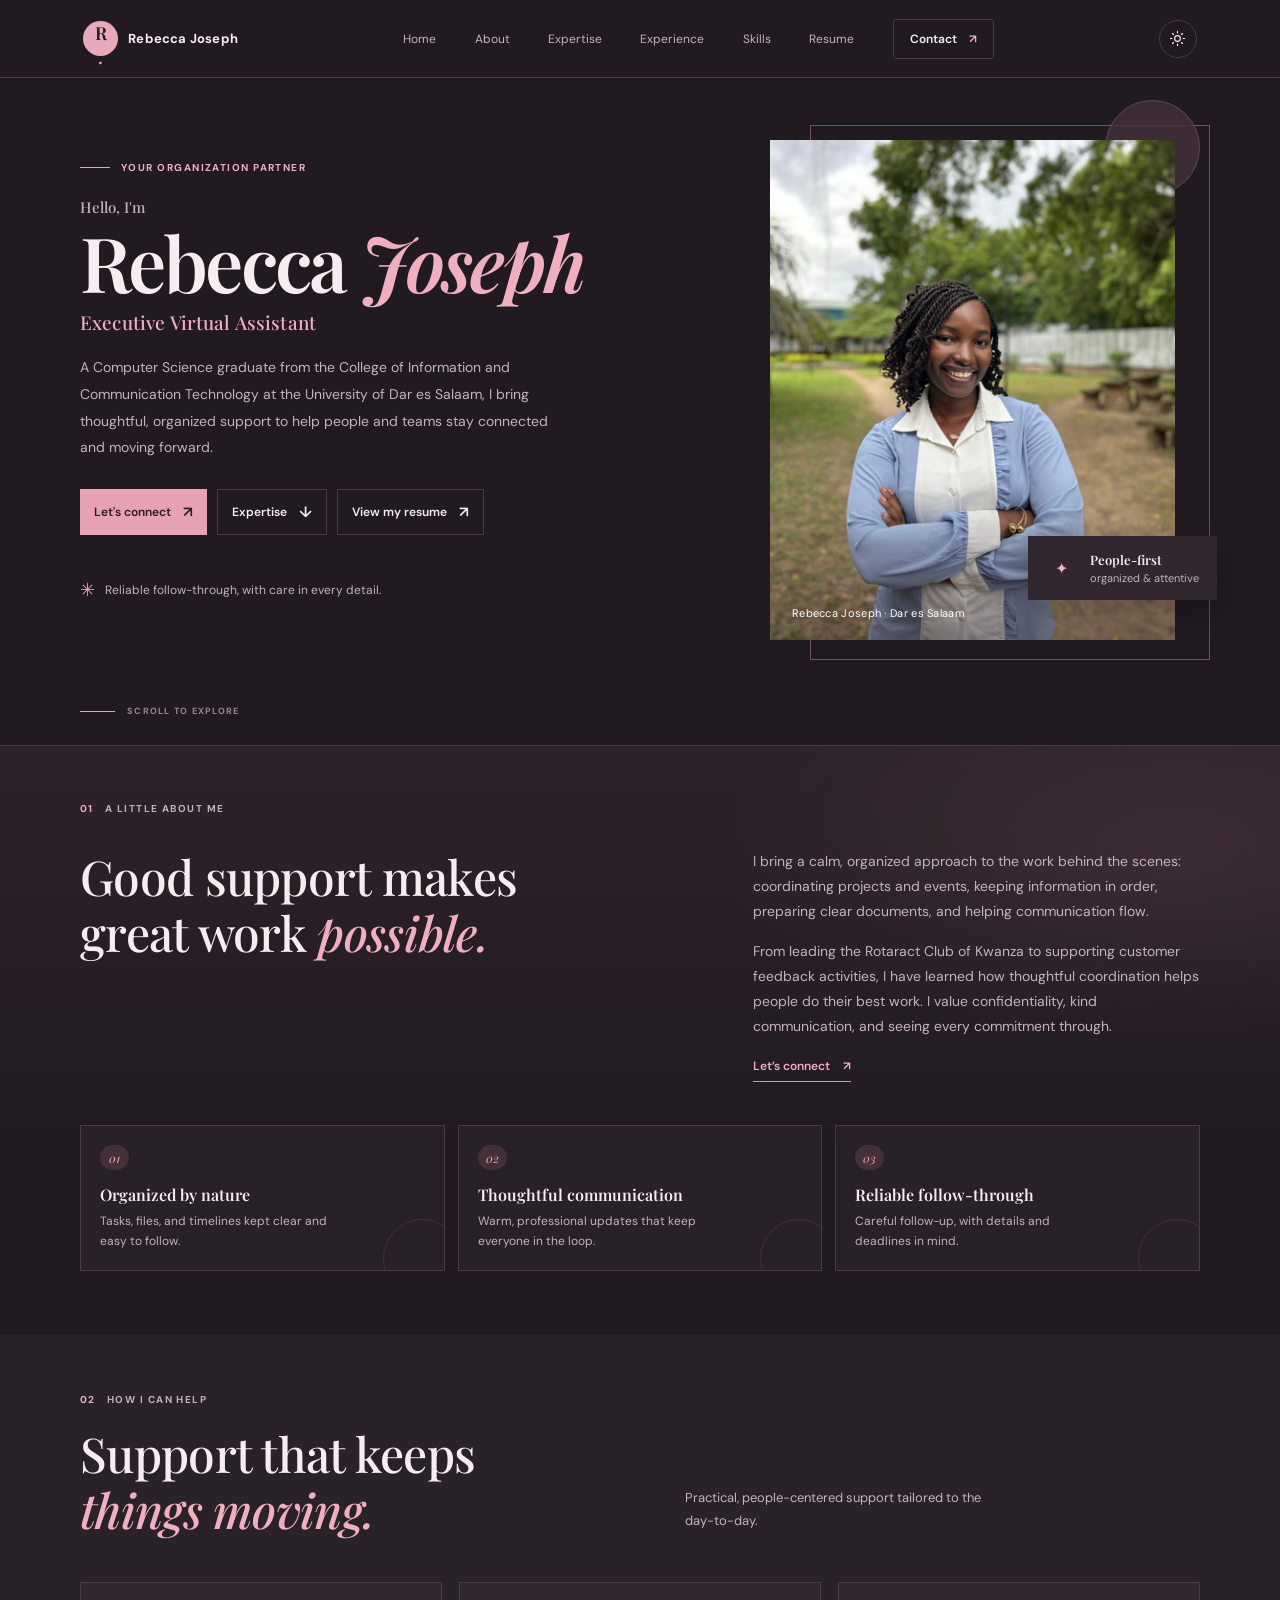
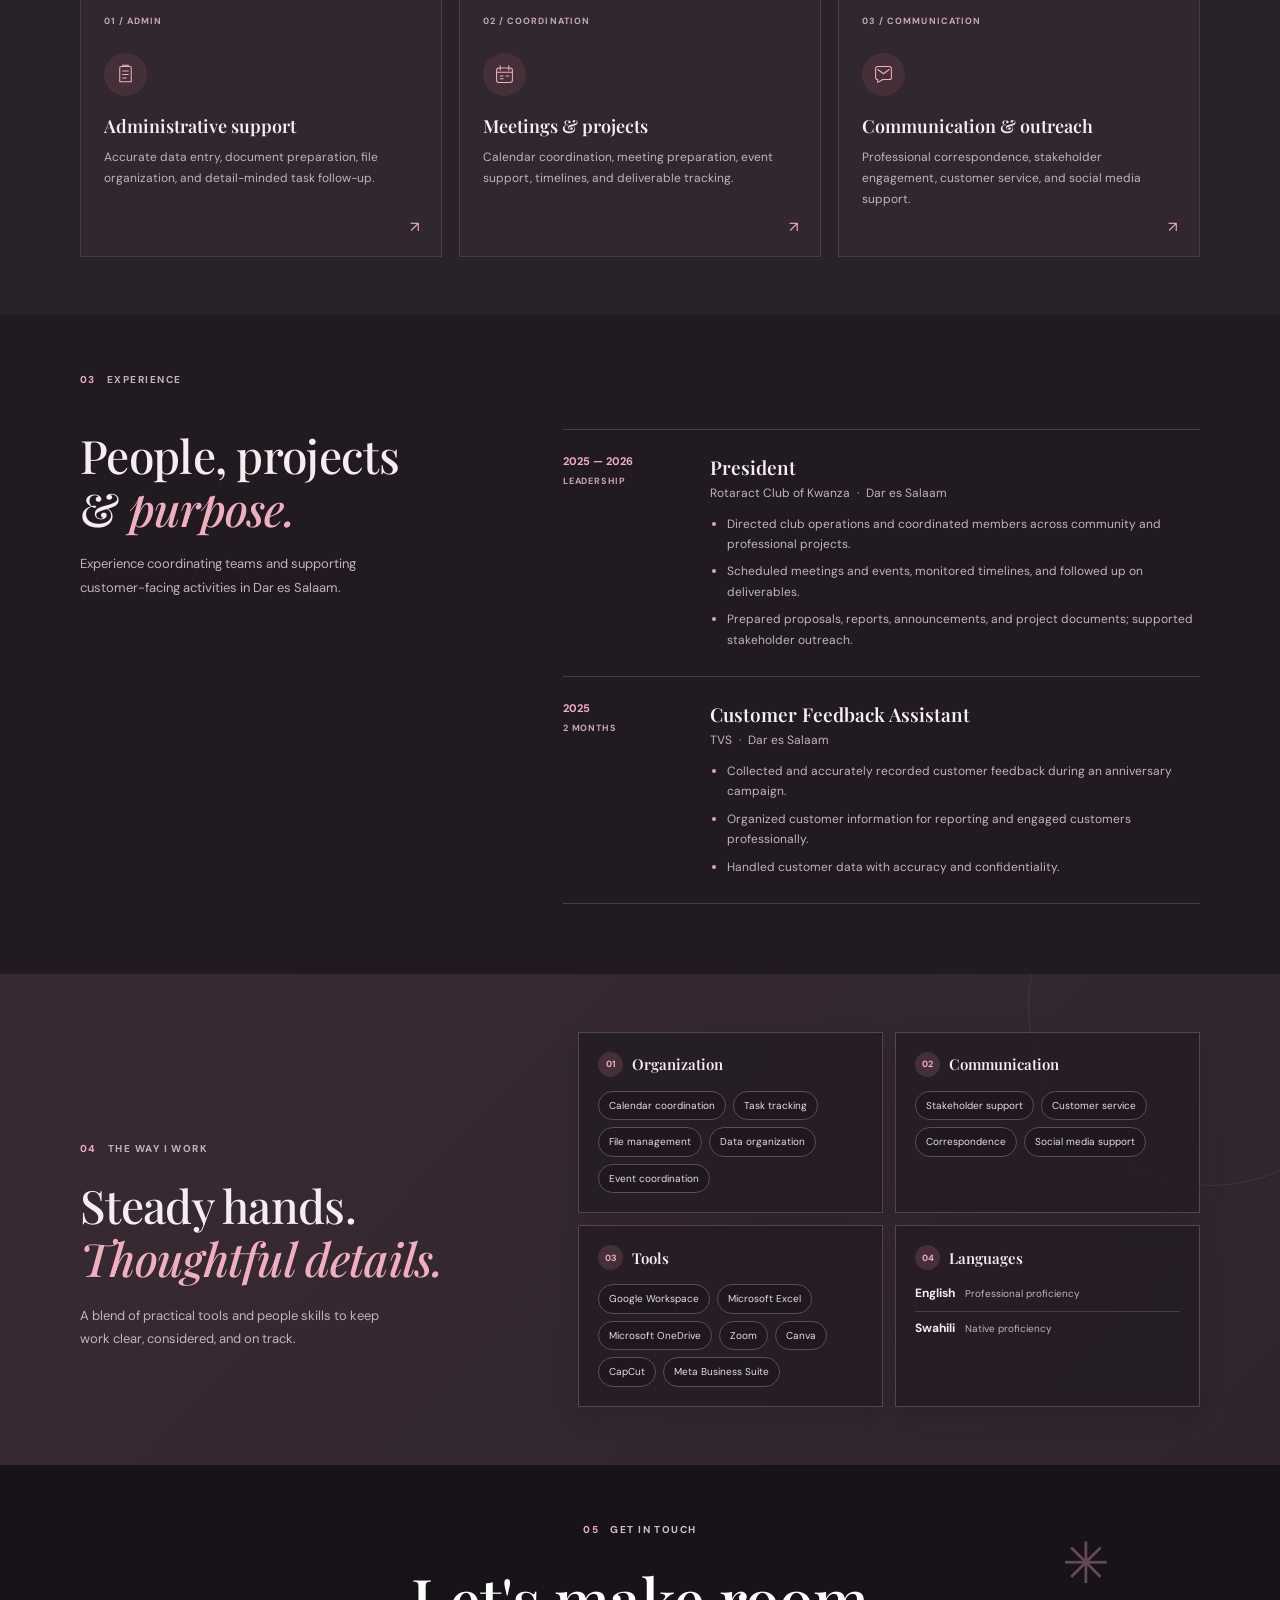
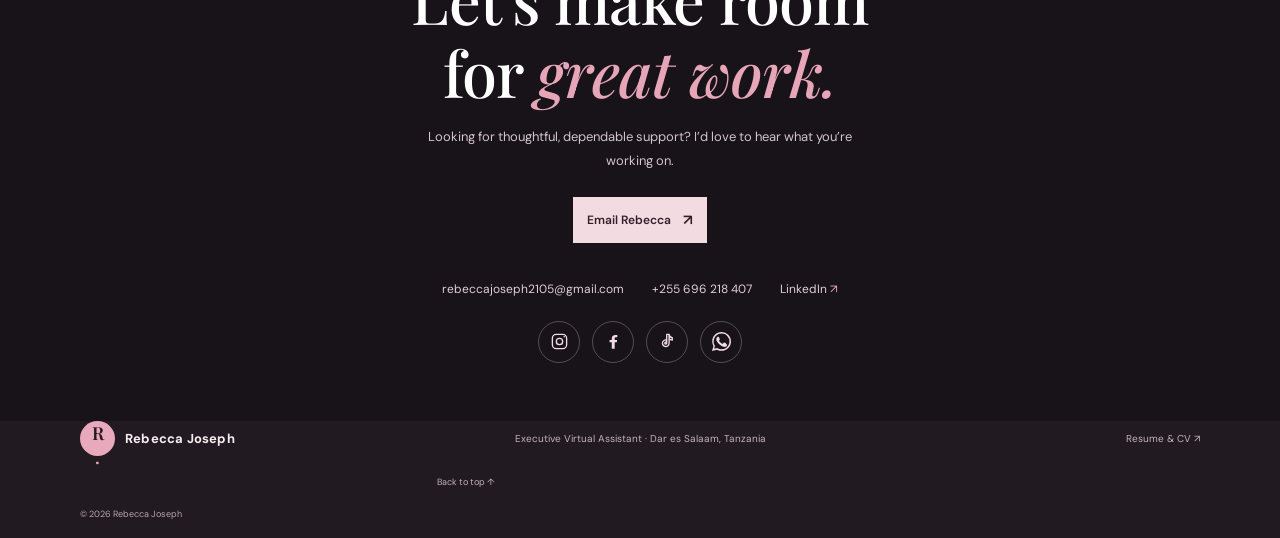
==== commit 759870c2: "Update hero section content and enhance button styles for better user engagement" ====
--- a/index.html
+++ b/index.html
@@ -65,14 +65,16 @@
           <h1>Rebecca <span>Joseph</span></h1>
           <p class="hero-role">Executive Virtual Assistant</p>
           <p class="hero-intro">
-            I provide thoughtful, reliable support to help people and teams stay
-            organized, connected, and moving forward.
+            A Computer Science graduate from the College of Information and
+            Communication Technology at the University of Dar es Salaam, I
+            bring thoughtful, organized support to help people and teams stay
+            connected and moving forward.
           </p>
           <div class="hero-actions">
-            <a class="button button-dark" href="#contact">Let's work together <span>↗</span></a>
-            <a class="text-link" href="#expertise">Explore my expertise <span>↓</span></a>
-          </div>
-          <a class="hero-resume-link" href="resume.html">Explore my experience &amp; download my CV <span>↗</span></a>
+            <a class="button button-dark" href="#contact">Let's connect <span>↗</span></a>
+            <a class="button button-outline" href="#expertise">Expertise <span>↓</span></a>
+            <a class="button button-outline hero-resume-link" href="resume.html">View my resume <span>↗</span></a>
+          </div>
           <div class="hero-note">
             <span class="note-icon" aria-hidden="true">✳</span>
             <span>Reliable follow-through, with care in every detail.</span>
@@ -227,39 +229,25 @@
           </div>
           <div class="skills-content reveal">
             <div class="skill-group">
-              <h3>Organization</h3>
+              <h3><span>01</span> Organization</h3>
               <div class="skill-tags"><span>Calendar coordination</span><span>Task tracking</span><span>File management</span><span>Data organization</span><span>Event coordination</span></div>
             </div>
             <div class="skill-group">
-              <h3>Communication</h3>
+              <h3><span>02</span> Communication</h3>
               <div class="skill-tags"><span>Stakeholder support</span><span>Customer service</span><span>Correspondence</span><span>Social media support</span></div>
             </div>
             <div class="skill-group">
-              <h3>Tools</h3>
+              <h3><span>03</span> Tools</h3>
               <div class="skill-tags"><span>Google Workspace</span><span>Microsoft Excel</span><span>Microsoft OneDrive</span><span>Zoom</span><span>Canva</span><span>CapCut</span><span>Meta Business Suite</span></div>
             </div>
-            <div class="language-row"><span>Languages</span><p><strong>English</strong> · Professional proficiency <span class="language-separator">/</span> <strong>Swahili</strong> · Native proficiency</p></div>
-          </div>
-        </div>
-      </section>
-
-      <section class="education-section section-wrap">
-        <div class="education-card reveal">
-          <div class="section-label"><span>05</span> EDUCATION</div>
-          <div class="education-content">
-            <div>
-              <p class="education-degree">Bachelor of Science in Computer Science</p>
-              <h2>University of Dar es Salaam</h2>
-              <p class="education-college">College of Information and Communication Technology</p>
-            </div>
-            <span class="education-years">2023 — 2026</span>
+            <div class="language-row"><span class="language-title"><span>04</span> Languages</span><p><strong>English</strong><small>Professional proficiency</small><span class="language-separator" aria-hidden="true"></span><strong>Swahili</strong><small>Native proficiency</small></p></div>
           </div>
         </div>
       </section>
 
       <section class="contact-section section-pad" id="contact">
         <div class="section-wrap contact-inner reveal">
-          <div class="section-label"><span>06</span> GET IN TOUCH</div>
+          <div class="section-label"><span>05</span> GET IN TOUCH</div>
           <h2>Let's make room<br />for <em>great work.</em></h2>
           <p>
             Looking for thoughtful, dependable support? I’d love to hear what
@@ -270,6 +258,20 @@
             <a href="mailto:rebeccajoseph2105@gmail.com">rebeccajoseph2105@gmail.com</a>
             <a href="tel:+255696218407">+255 696 218 407</a>
             <a href="https://www.linkedin.com/in/rebecca-joseph-062344360" target="_blank" rel="noopener noreferrer">LinkedIn <span>↗</span></a>
+          </div>
+          <div class="contact-socials" aria-label="Social media">
+            <a href="https://www.instagram.com/your-username/" target="_blank" rel="noopener noreferrer" aria-label="Instagram profile (placeholder link)">
+              <svg viewBox="0 0 24 24" aria-hidden="true"><rect x="3" y="3" width="18" height="18" rx="5"></rect><circle cx="12" cy="12" r="4"></circle><circle class="social-icon-dot" cx="18" cy="6" r="1"></circle></svg>
+            </a>
+            <a href="https://www.facebook.com/your-username/" target="_blank" rel="noopener noreferrer" aria-label="Facebook profile (placeholder link)">
+              <svg viewBox="0 0 24 24" aria-hidden="true"><path class="social-icon-fill" d="M13.5 21v-8h2.7l.4-3h-3.1V8.1c0-.9.3-1.5 1.6-1.5h1.7V3.9c-.3 0-1.4-.1-2.6-.1-2.6 0-4.4 1.6-4.4 4.5V10H7v3h2.8v8h3.7Z"></path></svg>
+            </a>
+            <a href="https://www.tiktok.com/@your-username" target="_blank" rel="noopener noreferrer" aria-label="TikTok profile (placeholder link)">
+              <svg viewBox="0 0 24 24" aria-hidden="true"><path d="M14 3v11.2a4.2 4.2 0 1 1-3.2-4.1v3.2a1.2 1.2 0 1 0 .2 1V3h3c.2 2.2 1.6 3.8 4 4.2v3.1A8 8 0 0 1 14 8.5"></path></svg>
+            </a>
+            <a href="https://wa.me/255696218407" target="_blank" rel="noopener noreferrer" aria-label="Message Rebecca on WhatsApp">
+              <svg class="whatsapp-icon" viewBox="0 0 24 24" aria-hidden="true"><path d="M20.5 3.5A11.8 11.8 0 0 0 12.1 0C5.6 0 .3 5.3.3 11.8c0 2.1.6 4.2 1.6 6L0 24l6.4-1.7a12 12 0 0 0 5.7 1.5h.1c6.5 0 11.8-5.3 11.8-11.8 0-3.2-1.2-6.2-3.5-8.5Zm-8.4 18.3h-.1a9.9 9.9 0 0 1-5-1.4l-.4-.2-3.8 1 1-3.7-.3-.4a9.8 9.8 0 0 1-1.5-5.3A10 10 0 0 1 12.1 2c2.7 0 5.2 1 7.1 2.9a10 10 0 0 1 2.9 7.1c0 5.4-4.5 9.8-10 9.8Zm5.5-7.4c-.3-.2-1.8-.9-2.1-1-.3-.1-.5-.2-.7.2-.2.3-.8 1-1 1.2-.2.2-.4.2-.7.1-.3-.2-1.3-.5-2.5-1.6-.9-.8-1.5-1.8-1.7-2.1-.2-.3 0-.5.1-.6l.5-.6.3-.5c.1-.2 0-.4 0-.6l-1-2.3c-.2-.6-.5-.5-.7-.5h-.6c-.2 0-.6.1-.9.4-.3.3-1.2 1.2-1.2 2.8s1.2 3.2 1.4 3.4c.2.2 2.4 3.7 5.9 5.2.8.4 1.4.6 1.9.7.8.3 1.6.2 2.2.1.7-.1 1.8-.7 2-1.4.3-.7.3-1.3.2-1.4-.1-.2-.3-.3-.6-.5Z"></path></svg>
+            </a>
           </div>
           <span class="contact-flower" aria-hidden="true">✳</span>
         </div>
--- a/style.css
+++ b/style.css
@@ -82,7 +82,7 @@
 .menu-toggle { display: none; }
 
 .section-wrap { width: min(1120px, calc(100% - 64px)); margin-inline: auto; }
-.section-pad { padding-block: 112px; }
+.section-pad { padding-block: 58px; }
 .hero {
   position: relative;
   display: grid;
@@ -131,22 +131,26 @@
   line-height: 1.9;
 }
 .hero-intro strong { color: var(--ink); }
-.hero-actions { display: flex; align-items: center; gap: 25px; flex-wrap: wrap; }
+.hero-actions { display: flex; align-items: center; gap: 10px; flex-wrap: wrap; }
 .button {
   display: inline-flex;
   min-height: 46px;
   align-items: center;
   justify-content: center;
-  gap: 25px;
-  padding: 0 18px;
+  gap: 12px;
+  padding: 0 14px;
   font-size: 12px;
   font-weight: 600;
-  transition: transform .2s ease, background .2s ease;
+  transition: transform .2s ease, background .2s ease, border-color .2s ease, color .2s ease;
 }
 .button:hover { transform: translateY(-2px); }
 .button-dark { background: var(--ink); color: white; }
 .button-dark:hover { background: var(--rose-dark); }
+.button-outline { border: 1px solid var(--line); background: transparent; color: var(--ink); }
+.button-outline:hover { border-color: var(--rose); background: var(--rose-soft); }
 .button span { font-size: 15px; }
+.hero-actions .button span { transition: transform .2s ease; }
+.hero-actions .button:hover span { transform: translate(2px, -2px); }
 .text-link, .underlined-link { font-size: 12px; font-weight: 600; }
 .text-link span { padding-left: 8px; color: var(--rose-dark); }
 .hero-note {
@@ -222,9 +226,9 @@
   position: relative;
   isolation: isolate;
   width: 100%;
-  padding-top: 112px;
+  padding-top: 56px;
   padding-right: max(24px, calc((100% - 1120px) / 2));
-  padding-bottom: 98px;
+  padding-bottom: 64px;
   padding-left: max(24px, calc((100% - 1120px) / 2));
   border-top: 1px solid var(--line);
   background:
@@ -284,7 +288,7 @@
 .service-card p { max-width: 290px; margin-bottom: 0; color: var(--muted); font-size: 12px; line-height: 1.75; }
 .service-arrow { position: absolute; right: 22px; bottom: 19px; color: var(--rose-dark); font-size: 15px; }
 
-.experience-section { padding-top: 115px; padding-bottom: 120px; }
+.experience-section { padding-top: 58px; padding-bottom: 70px; }
 .experience-layout { display: grid; grid-template-columns: .75fr 1.25fr; gap: 9%; margin-top: 43px; }
 .experience-heading h2 { font-size: clamp(34px, 3.8vw, 46px); }
 .experience-heading p { max-width: 320px; margin-top: 17px; color: var(--muted); font-size: 13px; line-height: 1.8; }
@@ -298,28 +302,25 @@
 .timeline-content ul { display: grid; gap: 7px; margin: 0; padding-left: 17px; color: var(--muted); font-size: 12px; line-height: 1.7; }
 .timeline-content li::marker { color: var(--rose); }
 
-.skills-section { background: #f5e7ea; }
-.skills-layout { display: grid; grid-template-columns: .78fr 1.22fr; gap: 9%; }
-.skills-heading h2 { margin-top: 29px; font-size: clamp(34px, 3.8vw, 46px); }
+.skills-section { position: relative; overflow: hidden; background: linear-gradient(135deg, #f8ecef, #f2e3e8); }
+.skills-section::before { position: absolute; top: -150px; right: -110px; width: 360px; height: 360px; border: 1px solid rgba(206,113,141,.13); border-radius: 50%; content: ""; pointer-events: none; }
+.skills-layout { position: relative; display: grid; grid-template-columns: .78fr 1.22fr; gap: 9%; align-items: start; }
+.skills-heading { position: sticky; top: 110px; }
+.skills-heading h2 { margin-top: 24px; font-size: clamp(34px, 3.8vw, 46px); }
 .skills-heading > p { max-width: 320px; margin-top: 18px; color: var(--muted); font-size: 13px; line-height: 1.8; }
-.skills-content { border-top: 1px solid #e5cfd5; }
-.skill-group { padding: 18px 0 20px; border-bottom: 1px solid #e5cfd5; }
-.skill-group h3 { margin-bottom: 12px; color: var(--ink); font-size: 12px; font-weight: 700; }
+.skills-content { display: grid; grid-template-columns: repeat(2, minmax(0, 1fr)); gap: 12px; }
+.skill-group, .language-row { min-width: 0; padding: 19px; border: 1px solid rgba(156,76,103,.13); background: rgba(255,255,255,.68); box-shadow: 0 9px 24px rgba(80,38,53,.035); transition: transform .22s ease, box-shadow .22s ease, border-color .22s ease; }
+.skill-group:hover, .language-row:hover { transform: translateY(-3px); border-color: rgba(206,113,141,.4); box-shadow: 0 14px 28px rgba(80,38,53,.08); }
+.skill-group h3 { display: flex; align-items: center; gap: 9px; margin-bottom: 14px; color: var(--ink); font: 600 15px var(--serif); }
+.skill-group h3 > span, .language-title > span { display: grid; width: 25px; height: 25px; flex: 0 0 auto; place-items: center; border-radius: 50%; background: var(--rose-pale); color: var(--rose-dark); font: 700 9px var(--sans); }
 .skill-tags { display: flex; flex-wrap: wrap; gap: 7px; }
-.skill-tags span { padding: 8px 10px; border: 1px solid #e1cbd2; background: rgba(255,255,255,.45); color: #68535d; font-size: 11px; }
-.language-row { display: grid; grid-template-columns: 94px 1fr; gap: 15px; padding-top: 20px; }
-.language-row > span { font-size: 12px; font-weight: 700; }
-.language-row p { margin: 0; color: var(--muted); font-size: 12px; line-height: 1.8; }
-.language-row strong { color: var(--ink); }
-.language-separator { padding-inline: 5px; color: #b8939f; }
-
-.education-section { padding-top: 62px; padding-bottom: 62px; }
-.education-card { padding: 28px 32px 32px; border: 1px solid var(--line); background: var(--white); }
-.education-content { display: flex; align-items: center; justify-content: space-between; gap: 20px; padding-top: 23px; }
-.education-degree { margin-bottom: 7px; color: var(--rose-dark); font-size: 10px; font-weight: 700; letter-spacing: .7px; text-transform: uppercase; }
-.education-content h2 { margin-bottom: 5px; font: 600 22px var(--serif); }
-.education-college { margin-bottom: 0; color: var(--muted); font-size: 12px; }
-.education-years { align-self: flex-start; color: var(--muted); font-size: 12px; white-space: nowrap; }
+.skill-tags span { padding: 7px 10px; border: 1px solid rgba(156,76,103,.12); border-radius: 999px; background: rgba(255,255,255,.72); color: #68535d; font-size: 10px; line-height: 1.35; }
+.language-row { display: flex; flex-direction: column; gap: 14px; }
+.language-title { display: flex; align-items: center; gap: 9px; color: var(--ink); font: 600 15px var(--serif); }
+.language-row p { display: grid; grid-template-columns: auto 1fr; align-items: baseline; gap: 5px 10px; margin: 0; color: var(--muted); font-size: 11px; line-height: 1.6; }
+.language-row strong { color: var(--ink); font-size: 12px; }
+.language-separator { grid-column: 1 / -1; height: 1px; margin: 2px 0; background: var(--line); }
+.language-row p small { color: var(--muted); font-size: 10px; }
 
 .contact-section { overflow: hidden; background: var(--ink); color: white; }
 .contact-inner { position: relative; text-align: center; }
@@ -334,6 +335,14 @@
 .contact-links a { transition: color .2s ease; }
 .contact-links a:hover { color: white; }
 .contact-links a span { color: #e7a5b8; }
+.contact-socials { display: flex; justify-content: center; gap: 12px; margin-top: 24px; }
+.contact-socials a { display: grid; width: 42px; height: 42px; place-items: center; border: 1px solid rgba(255,255,255,.25); border-radius: 50%; color: #f3dbe2; transition: transform .2s ease, color .2s ease, background .2s ease, border-color .2s ease; }
+.contact-socials a:hover { transform: translateY(-3px); border-color: #f3dbe2; background: rgba(243,219,226,.12); color: #fff; }
+.contact-socials a:focus-visible { outline: 2px solid #f3dbe2; outline-offset: 3px; }
+.contact-socials svg { width: 19px; height: 19px; fill: none; stroke: currentColor; stroke-width: 1.7; stroke-linecap: round; stroke-linejoin: round; }
+.contact-socials .whatsapp-icon { fill: currentColor; stroke: none; }
+.contact-socials .social-icon-fill { fill: currentColor; stroke: none; }
+.contact-socials .social-icon-dot { fill: currentColor; stroke: none; }
 .contact-flower { position: absolute; top: 3px; right: 8%; color: #d69aab; font-size: 57px; opacity: .4; }
 
 .site-footer { display: grid; grid-template-columns: 1fr auto 1fr; align-items: center; gap: 20px; min-height: 88px; }
@@ -403,19 +412,21 @@
   .site-nav > a:not(.nav-contact) { padding: 13px 0; border-bottom: 1px solid var(--line); }
   .nav-contact { align-self: flex-start; margin-top: 12px; }
   .section-wrap { width: calc(100% - 42px); }
-  .section-pad { padding-block: 78px; }
+  .section-pad { padding-block: 42px; }
   .hero { min-height: auto; grid-template-columns: 1fr; gap: 25px; padding-top: 51px; padding-bottom: 75px; }
   .hero-copy { padding-bottom: 0; }
   .hero h1 { font-size: clamp(44px, 12vw, 58px); }
   .hero-role { margin-bottom: 14px; font-size: 15px; }
   .hero-intro { max-width: 450px; font-size: 14px; }
+  .hero-actions { align-items: stretch; gap: 9px; }
+  .hero-actions .button { flex: 1 1 100%; justify-content: space-between; }
   .hero-note { margin-top: 25px; }
   .hero-visual { width: min(90%, 390px); justify-self: center; padding: 11px 18px 13px 0; }
   .portrait-frame { height: min(110vw, 460px); min-height: 350px; }
   .floating-note { right: -9px; bottom: 43px; padding: 12px 14px; }
   .visual-ornament-one { left: 20px; }
   .scroll-cue { bottom: 25px; }
-  .intro-section { padding-top: 78px; padding-bottom: 72px; }
+  .section-wrap.intro-section { padding-top: 42px; padding-bottom: 48px; }
   .intro-content { grid-template-columns: 1fr; gap: 18px; padding: 25px 0 30px; }
   .intro-content h2, .section-heading h2, .experience-heading h2, .skills-heading h2 { font-size: 37px; }
   .intro-text p { font-size: 13px; }
@@ -437,12 +448,13 @@
   .timeline-content h3 { font-size: 17px; }
   .timeline-content ul { font-size: 12px; }
   .skills-layout { margin-top: 0; }
-  .skills-heading h2 { margin-top: 23px; }
-  .language-row { grid-template-columns: 1fr; gap: 7px; }
-  .education-section { padding-block: 42px; }
-  .education-card { padding: 23px 20px; }
-  .education-content { align-items: flex-start; flex-direction: column; gap: 12px; }
-  .education-content h2 { font-size: 20px; }
+  .skills-heading { position: static; }
+  .skills-heading h2 { margin-top: 20px; }
+  .skills-content { gap: 9px; }
+  .skill-group, .language-row { padding: 15px; }
+  .skill-group h3, .language-title { font-size: 14px; }
+  .skill-tags { gap: 6px; }
+  .skill-tags span { padding: 6px 9px; font-size: 10px; }
   .contact-inner h2 { font-size: 47px; }
   .contact-flower { top: -37px; right: 0; font-size: 40px; }
   .contact-links { align-items: center; flex-direction: column; gap: 14px; margin-top: 29px; }
@@ -474,9 +486,7 @@
 .theme-icon-sun { display: none; }
 html[data-theme="dark"] .theme-icon-sun { display: block; }
 html[data-theme="dark"] .theme-icon-moon { display: none; }
-.hero-resume-link { display: inline-flex; gap: 9px; margin-top: 20px; color: var(--rose-dark); font-size: 12px; font-weight: 700; }
-.hero-resume-link span { transition: transform .2s ease; }
-.hero-resume-link:hover span { transform: translate(2px, -2px); }
+.hero-resume-link { flex: 0 0 auto; }
 .footer-home { justify-self: end; color: var(--muted); font-size: 9px; }
 .site-footer small { grid-column: 1 / -1; }
 
@@ -533,10 +543,13 @@
 html[data-theme="dark"] .timeline-date span { color: #c7a8b5; }
 html[data-theme="dark"] .experience-section .timeline,
 html[data-theme="dark"] .timeline-item { border-color: var(--line); }
-html[data-theme="dark"] .skills-section { background: #382a33; }
-html[data-theme="dark"] .skills-content,
-html[data-theme="dark"] .skill-group { border-color: #58434e; }
-html[data-theme="dark"] .skill-tags span { border-color: #624a57; background: rgba(22, 17, 22, .25); color: #eadce2; }
+html[data-theme="dark"] .skills-section { background: linear-gradient(135deg, #382a33, #30252d); }
+html[data-theme="dark"] .skills-section::before { border-color: rgba(230,161,181,.1); }
+html[data-theme="dark"] .skill-group,
+html[data-theme="dark"] .language-row { border-color: #58434e; background: rgba(34,27,34,.72); box-shadow: 0 9px 24px rgba(0,0,0,.12); }
+html[data-theme="dark"] .skill-group:hover,
+html[data-theme="dark"] .language-row:hover { border-color: rgba(230,161,181,.42); box-shadow: 0 14px 28px rgba(0,0,0,.2); }
+html[data-theme="dark"] .skill-tags span { border-color: #624a57; background: rgba(22, 17, 22, .42); color: #eadce2; }
 html[data-theme="dark"] .education-card { border-color: var(--line); background: #2b232a; }
 html[data-theme="dark"] .contact-section { background: #171319; color: #fff; }
 html[data-theme="dark"] .contact-inner .section-label { color: #d7bfc7; }
@@ -625,7 +638,10 @@
   .portrait-frame { height: min(112vw, 500px); min-height: 340px; }
   .hero h1 { font-size: clamp(42px, 10.4vw, 58px); }
   .hero-note { margin-top: 20px; }
-  .hero-resume-link { margin-top: 16px; }
+  .hero-actions { flex-wrap: wrap; justify-content: center; gap: 8px; }
+  .hero-actions .button { min-width: 0; flex: 0 0 calc(50% - 4px); justify-content: center; gap: 4px; padding-inline: 10px; font-size: 10px; text-align: center; white-space: nowrap; }
+  .hero-actions .button:last-child { margin-inline: auto; }
+  .hero-actions .button span { font-size: 13px; }
   .footer-home { grid-column: 2; grid-row: 2; }
   .site-footer small { grid-column: 1; grid-row: 3; }
   .back-top { grid-column: 2; grid-row: 3; }
@@ -648,6 +664,11 @@
   .cv-entry-heading time { font-size: 9px; }
   .cv-entry ul { font-size: 11px; }
   .cv-footer { flex-direction: column; padding-inline: 20px; }
+}
+@media (max-width: 360px) {
+  .hero-actions { flex-wrap: wrap; }
+  .hero-actions .button { flex-basis: 100%; }
+  .hero-actions .button:last-child { flex-basis: 100%; }
 }
 @page { size: A4; margin: 0; }
 @media print {
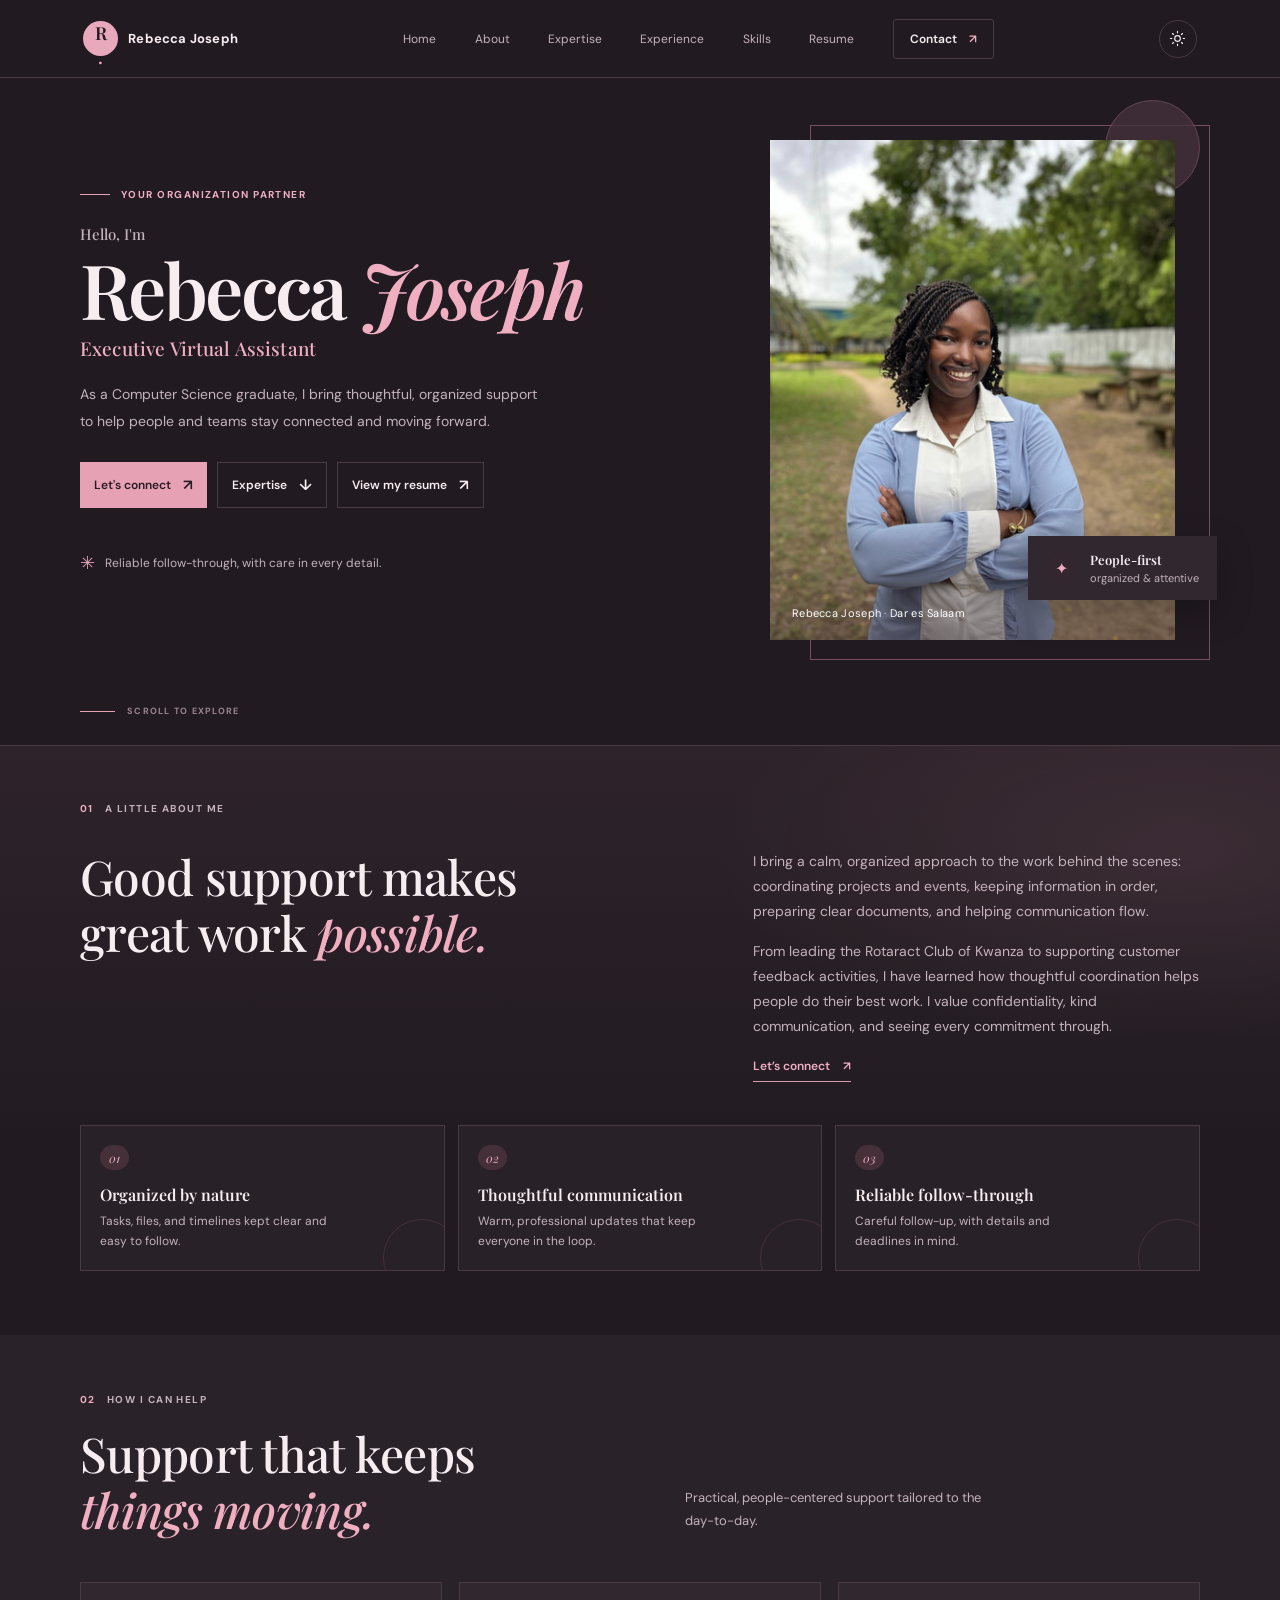
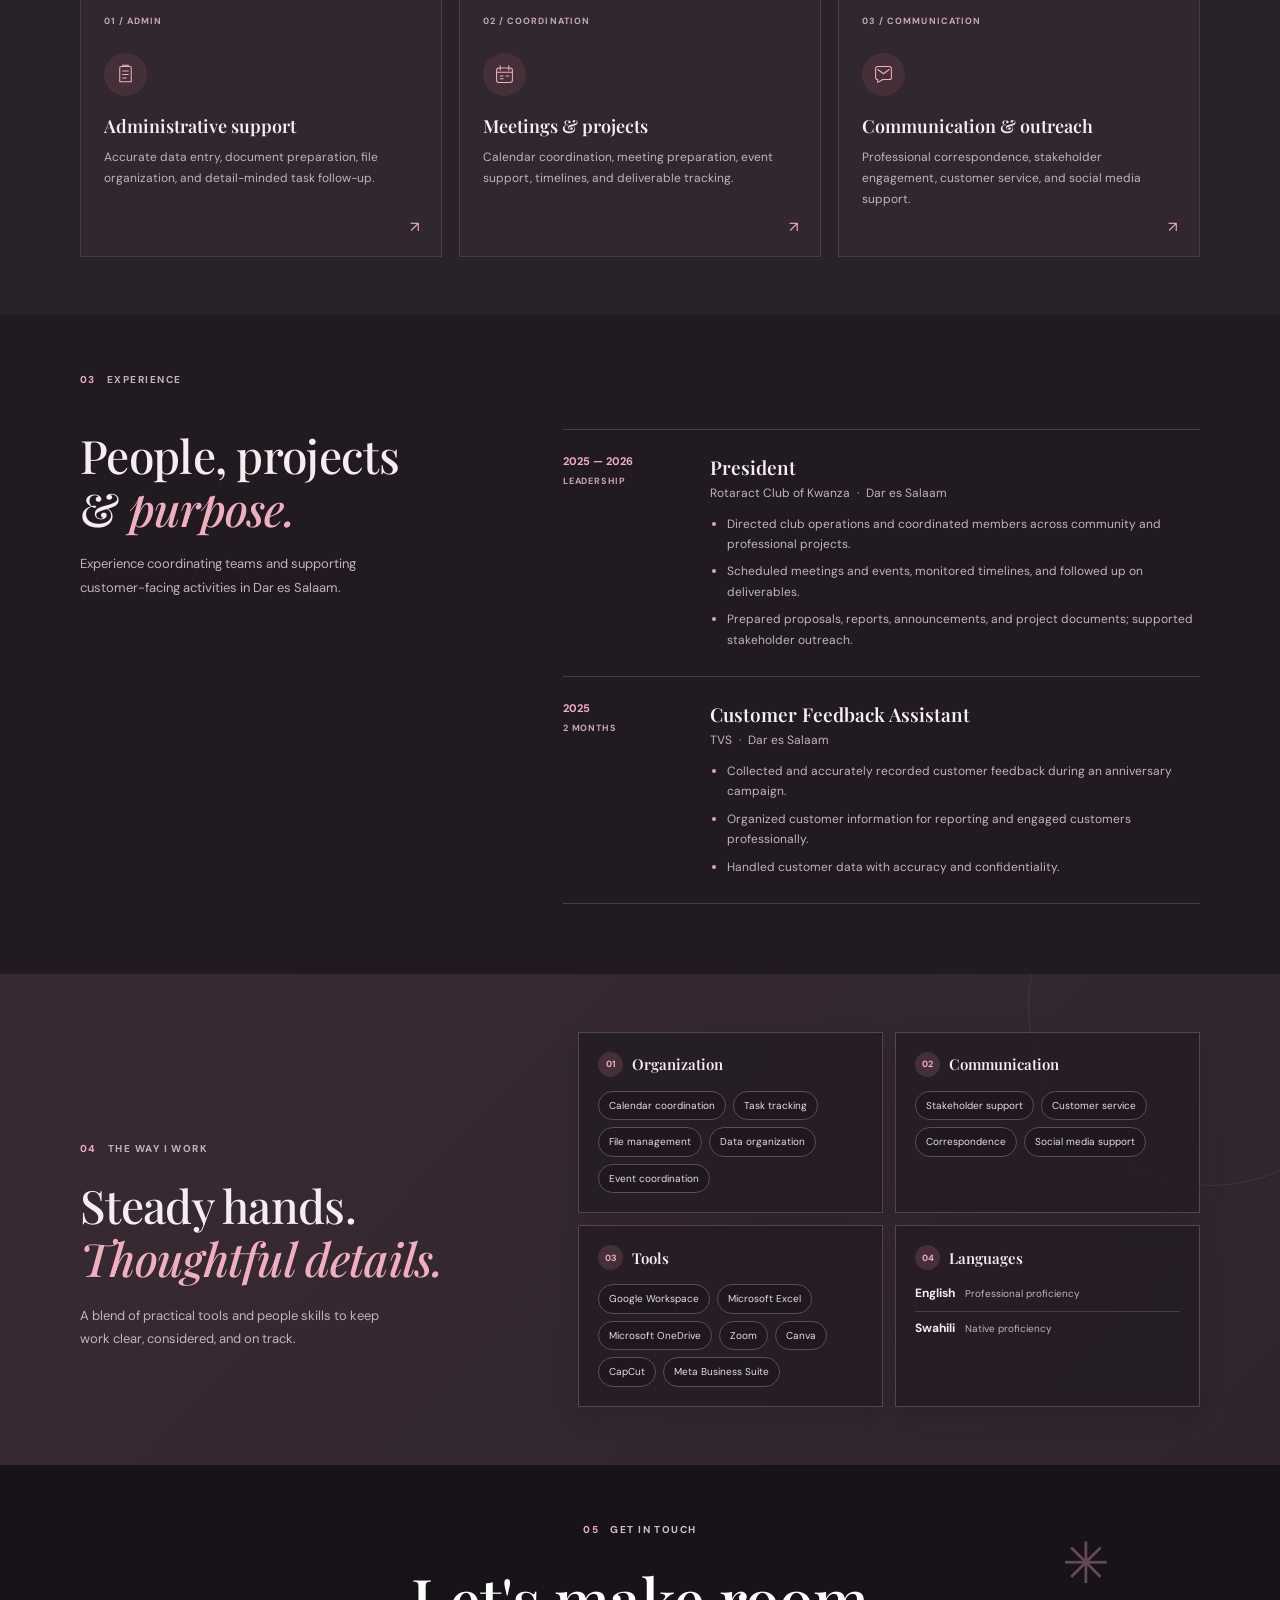
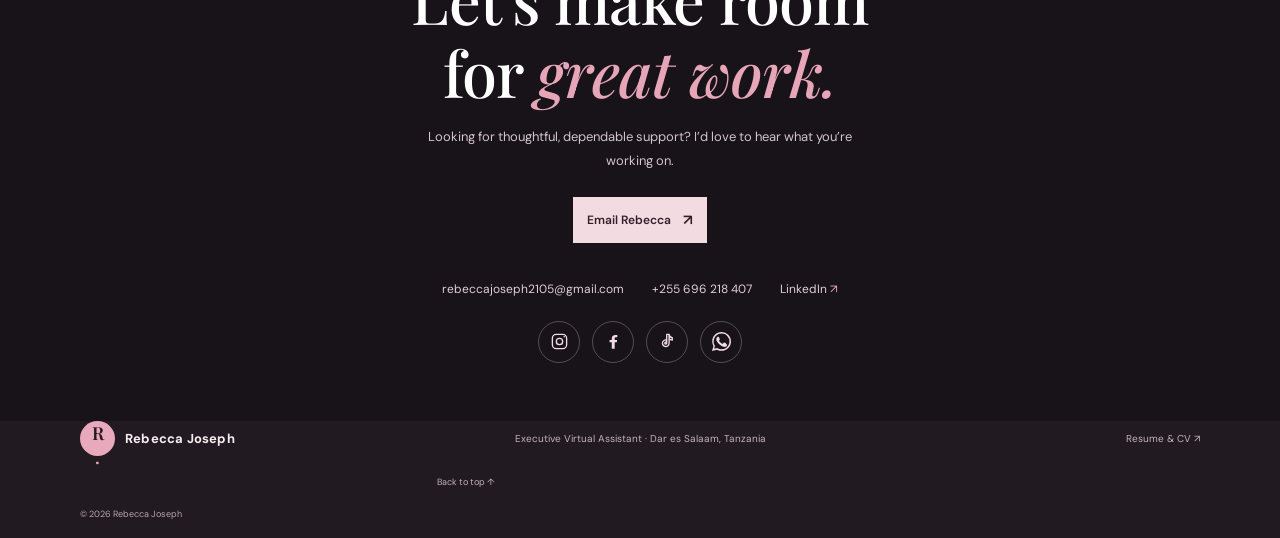
==== commit 79318bbe: "Refine hero section introduction for clarity and conciseness" ====
--- a/index.html
+++ b/index.html
@@ -65,10 +65,8 @@
           <h1>Rebecca <span>Joseph</span></h1>
           <p class="hero-role">Executive Virtual Assistant</p>
           <p class="hero-intro">
-            A Computer Science graduate from the College of Information and
-            Communication Technology at the University of Dar es Salaam, I
-            bring thoughtful, organized support to help people and teams stay
-            connected and moving forward.
+            As a Computer Science graduate, I bring thoughtful, organized
+            support to help people and teams stay connected and moving forward.
           </p>
           <div class="hero-actions">
             <a class="button button-dark" href="#contact">Let's connect <span>↗</span></a>
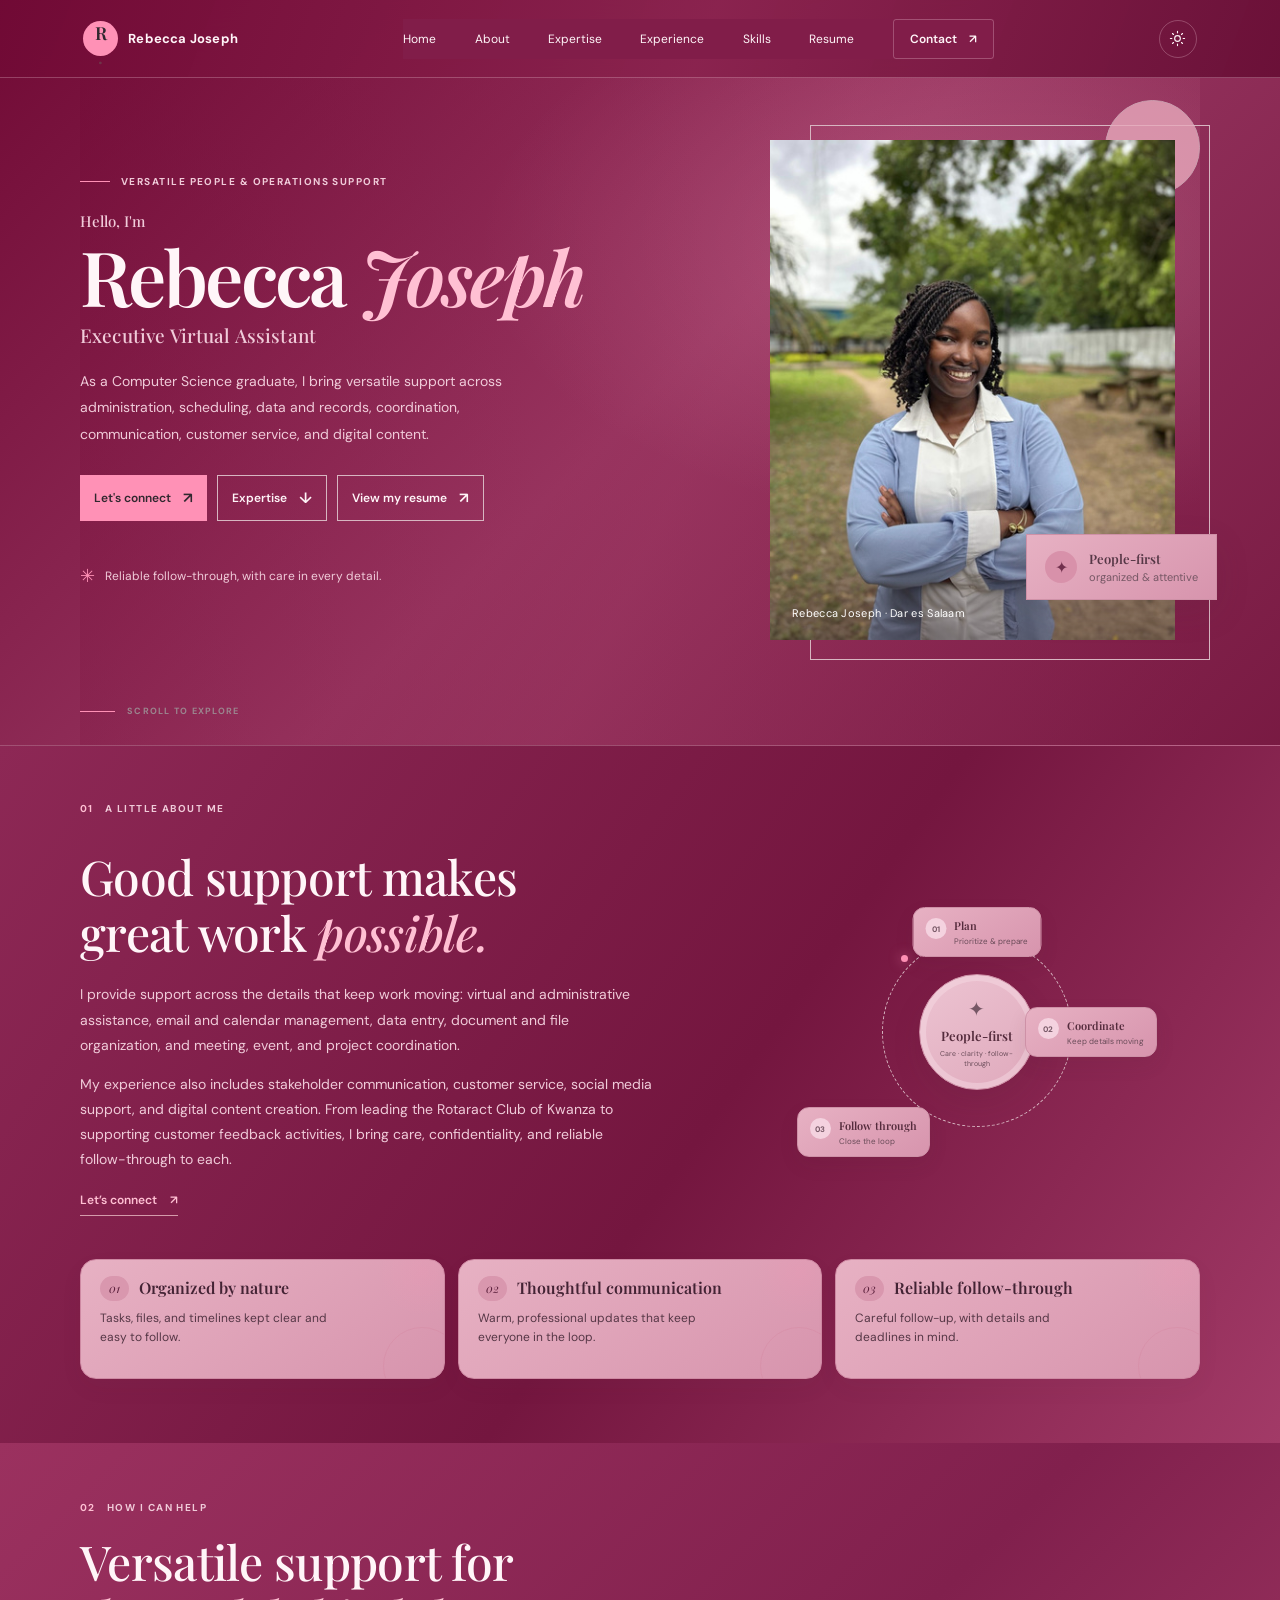
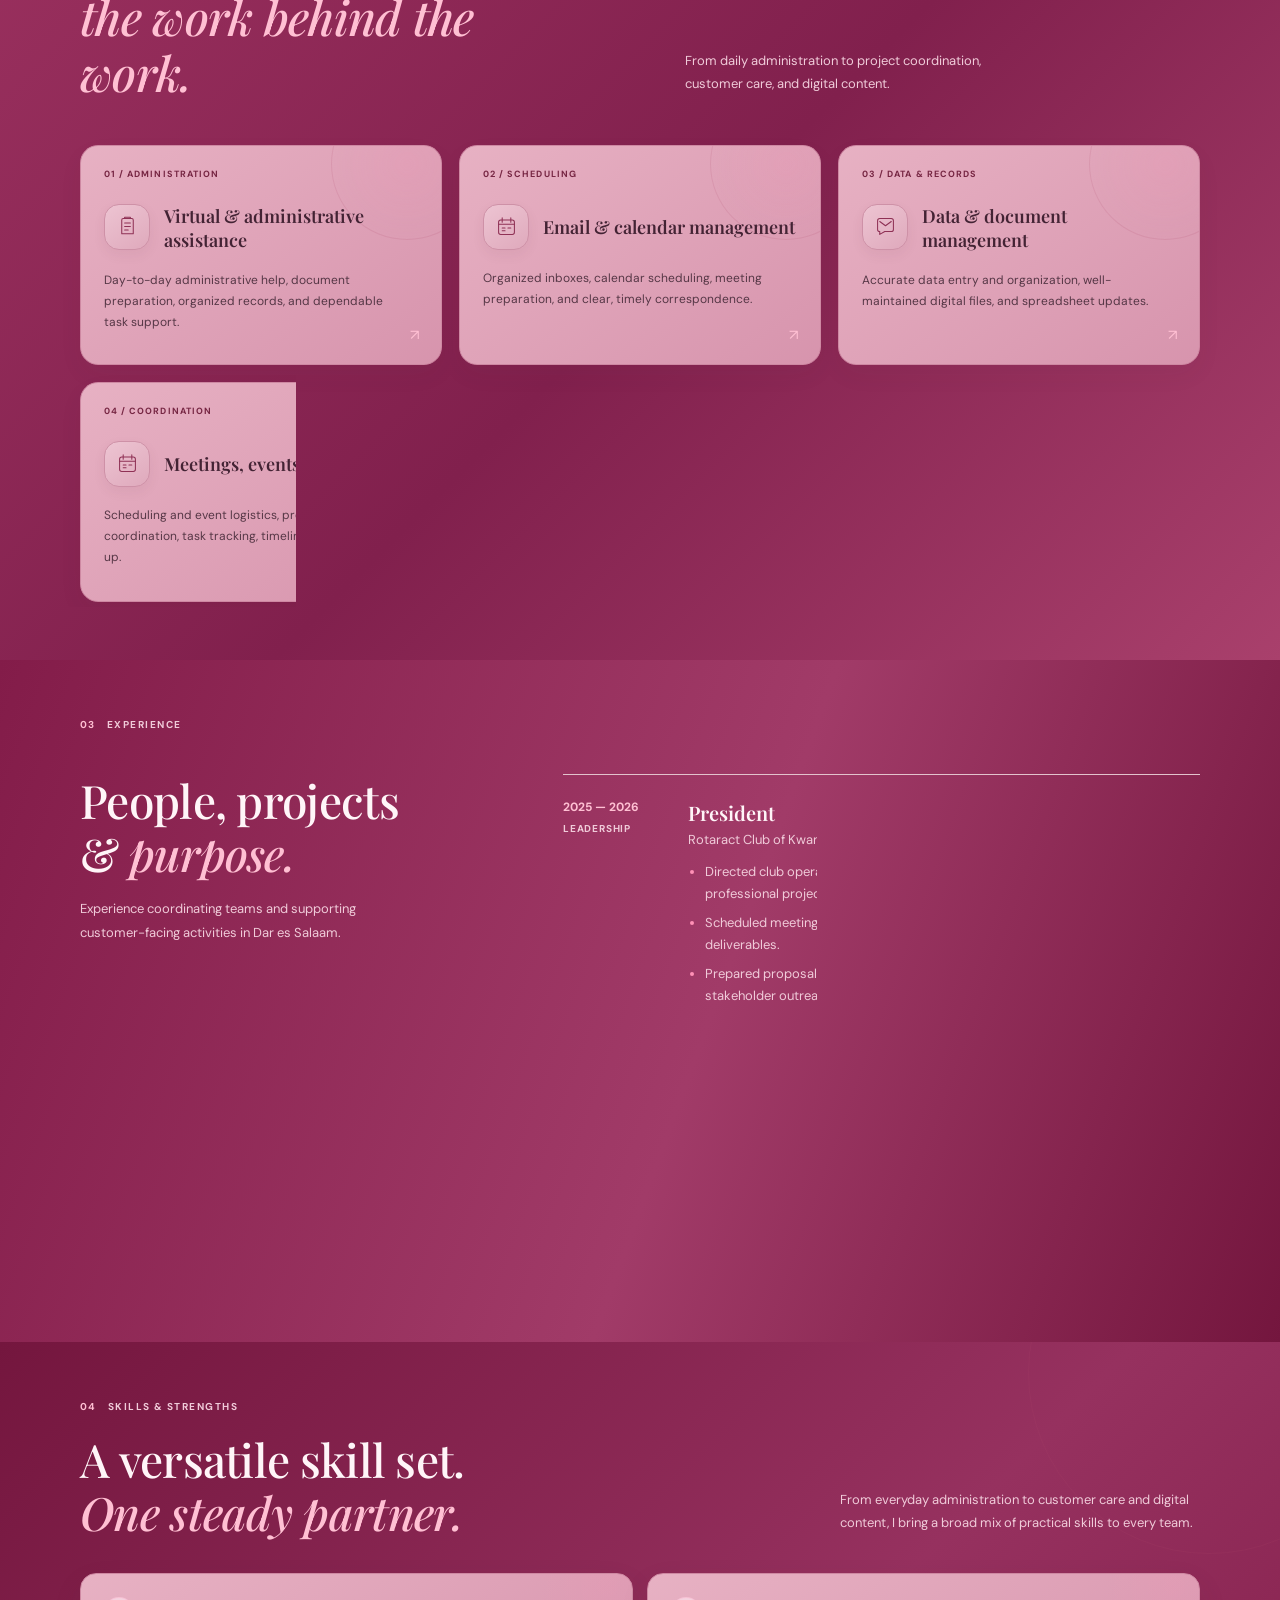
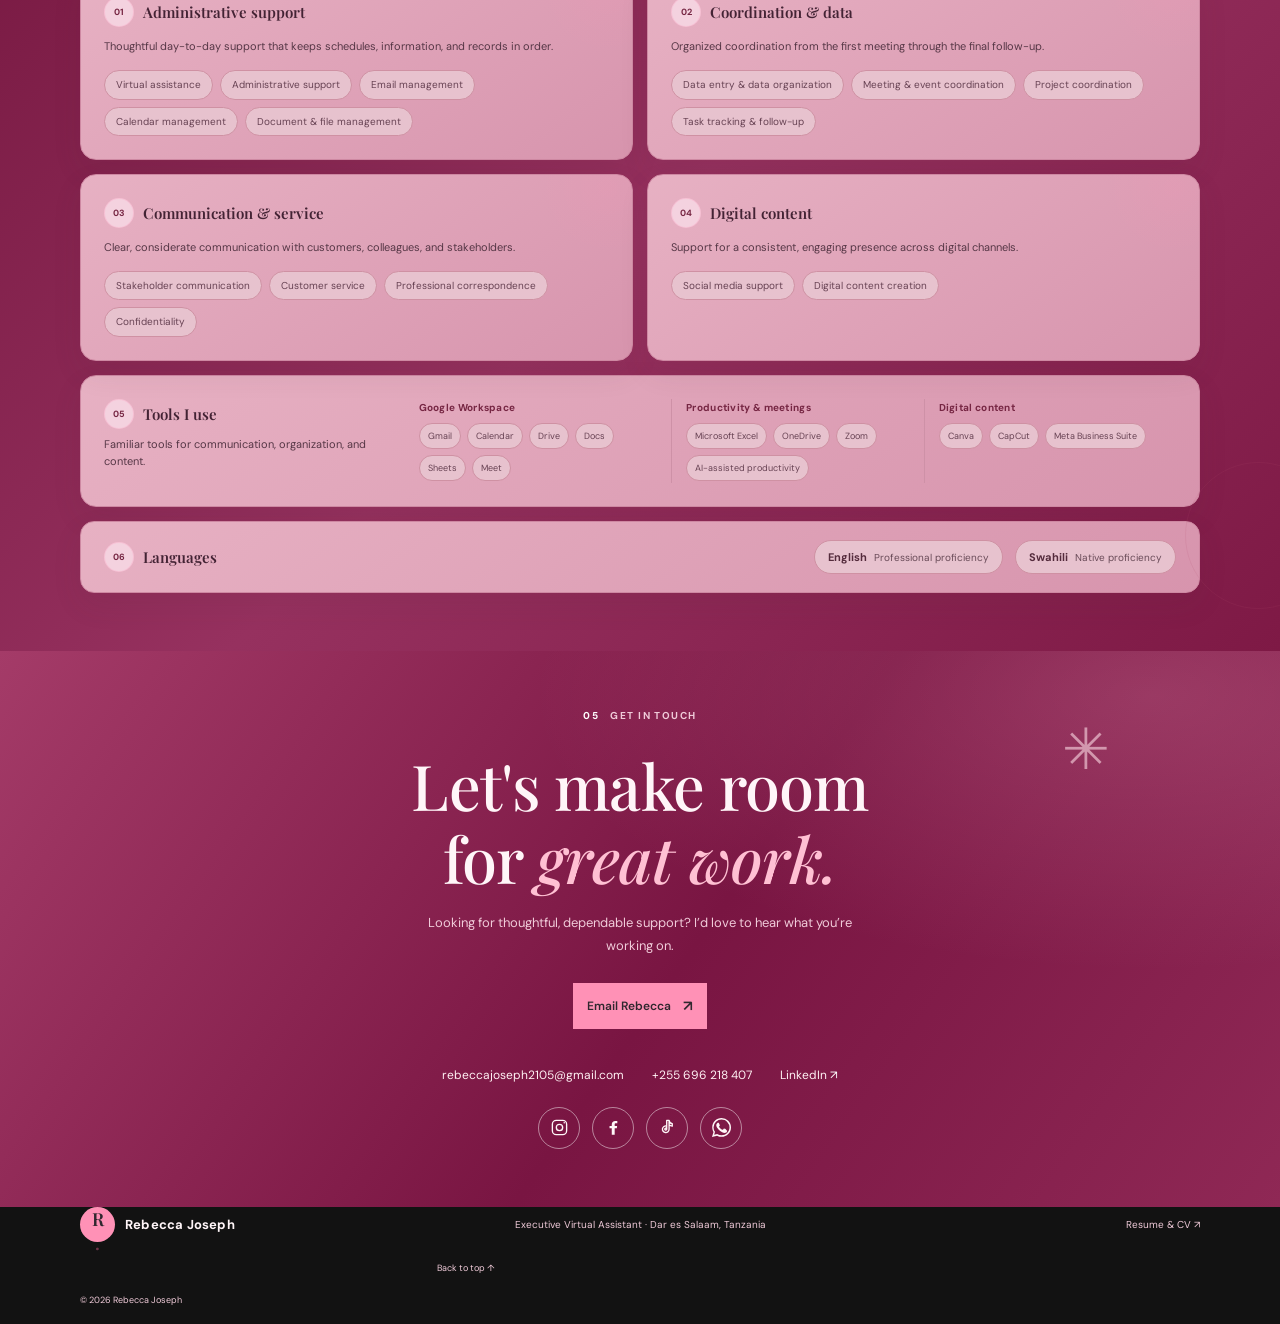
==== commit c9bcc00d: "Refactor code structure for improved readability and maintainability" ====
--- a/index.html
+++ b/index.html
@@ -49,24 +49,25 @@
         class="theme-toggle"
         id="themeToggle"
         type="button"
-        aria-label="Switch to dark mode"
+        aria-label="Switch to rose theme"
         title="Switch color theme"
       >
         <svg class="theme-icon theme-icon-sun" viewBox="0 0 24 24" aria-hidden="true"><circle cx="12" cy="12" r="4" /><path d="M12 2v2m0 16v2M4.93 4.93l1.42 1.42m11.3 11.3 1.42 1.42M2 12h2m16 0h2M4.93 19.07l1.42-1.42m11.3-11.3 1.42-1.42" /></svg>
-        <svg class="theme-icon theme-icon-moon" viewBox="0 0 24 24" aria-hidden="true"><path d="M20.2 15.1A8.6 8.6 0 0 1 8.9 3.8 8.7 8.7 0 1 0 20.2 15.1Z" /></svg>
+        <svg class="theme-icon theme-icon-moon" viewBox="0 0 24 24" aria-hidden="true"><circle cx="12" cy="12" r="2.1" /><circle cx="12" cy="5.1" r="2.1" /><circle cx="17.9" cy="8.6" r="2.1" /><circle cx="17.9" cy="15.4" r="2.1" /><circle cx="12" cy="18.9" r="2.1" /><circle cx="6.1" cy="15.4" r="2.1" /><circle cx="6.1" cy="8.6" r="2.1" /></svg>
       </button>
     </header>
 
     <main id="main">
       <section class="hero section-wrap" id="home">
         <div class="hero-copy reveal">
-          <p class="eyebrow"><span class="eyebrow-line"></span> YOUR ORGANIZATION PARTNER</p>
+          <p class="eyebrow"><span class="eyebrow-line"></span> VERSATILE PEOPLE &amp; OPERATIONS SUPPORT</p>
           <p class="hero-greeting">Hello, I'm</p>
           <h1>Rebecca <span>Joseph</span></h1>
           <p class="hero-role">Executive Virtual Assistant</p>
           <p class="hero-intro">
-            As a Computer Science graduate, I bring thoughtful, organized
-            support to help people and teams stay connected and moving forward.
+            As a Computer Science graduate, I bring versatile support across
+            administration, scheduling, data and records, coordination,
+            communication, customer service, and digital content.
           </p>
           <div class="hero-actions">
             <a class="button button-dark" href="#contact">Let's connect <span>↗</span></a>
@@ -99,23 +100,34 @@
 
       <section class="intro-section section-wrap section-pad" id="about">
         <div class="section-label reveal"><span>01</span> A LITTLE ABOUT ME</div>
-        <div class="intro-content reveal">
-          <h2>Good support makes<br />great work <em>possible.</em></h2>
-          <div class="intro-text">
-            <p>
-              I bring a calm, organized approach to the work behind the scenes:
-              coordinating projects and events, keeping information in order,
-              preparing clear documents, and helping communication flow.
-            </p>
-            <p>
-              From leading the Rotaract Club of Kwanza to supporting customer
-              feedback activities, I have learned how thoughtful coordination
-              helps people do their best work. I value confidentiality, kind
-              communication, and seeing every commitment through.
-            </p>
-            <a class="underlined-link" href="#contact">
-              Let’s connect <span>↗</span>
-            </a>
+        <div class="intro-content">
+          <div class="intro-copy reveal">
+            <h2>Good support makes<br />great work <em>possible.</em></h2>
+            <div class="intro-text">
+              <p>
+                I provide support across the details that keep work moving:
+                virtual and administrative assistance, email and calendar
+                management, data entry, document and file organization, and
+                meeting, event, and project coordination.
+              </p>
+              <p>
+                My experience also includes stakeholder communication,
+                customer service, social media support, and digital content
+                creation. From leading the Rotaract Club of Kwanza to
+                supporting customer feedback activities, I bring care,
+                confidentiality, and reliable follow-through to each.
+              </p>
+              <a class="underlined-link" href="#contact">
+                Let’s connect <span>↗</span>
+              </a>
+            </div>
+          </div>
+          <div class="support-orbit reveal" role="img" aria-label="People-first support: plan by prioritizing and preparing, coordinate by keeping details moving, then follow through and close the loop.">
+            <span class="support-orbit-ring" aria-hidden="true"></span>
+            <span class="support-orbit-center"><span aria-hidden="true">✦</span><strong>People-first</strong><small>Care · clarity · follow-through</small></span>
+            <span class="support-orbit-node orbit-node-plan"><small>01</small><span><strong>Plan</strong><em>Prioritize &amp; prepare</em></span></span>
+            <span class="support-orbit-node orbit-node-coordinate"><small>02</small><span><strong>Coordinate</strong><em>Keep details moving</em></span></span>
+            <span class="support-orbit-node orbit-node-follow"><small>03</small><span><strong>Follow through</strong><em>Close the loop</em></span></span>
           </div>
         </div>
         <div class="values-row reveal">
@@ -141,76 +153,105 @@
         <div class="section-wrap">
           <div class="section-heading reveal">
             <div class="section-label"><span>02</span> HOW I CAN HELP</div>
-            <h2>Support that keeps<br /><em>things moving.</em></h2>
-            <p>Practical, people-centered support tailored to the day-to-day.</p>
+            <h2>Versatile support for<br /><em>the work behind the work.</em></h2>
+            <p>From daily administration to project coordination, customer care, and digital content.</p>
           </div>
           <div class="service-grid">
             <article class="service-card reveal">
-              <span class="service-number">01 / ADMIN</span>
+              <span class="service-number">01 / ADMINISTRATION</span>
               <div class="service-icon" aria-hidden="true">
                 <svg viewBox="0 0 32 32" fill="none"><path d="M10 5h12a2 2 0 0 1 2 2v19H8V7a2 2 0 0 1 2-2Z" /><path d="M12 11h8M12 16h8M12 21h5" /><path d="M12 5V3h8v2" /></svg>
               </div>
-              <h3>Administrative support</h3>
-              <p>Accurate data entry, document preparation, file organization, and detail-minded task follow-up.</p>
-              <span class="service-arrow" aria-hidden="true">↗</span>
-            </article>
-            <article class="service-card reveal">
-              <span class="service-number">02 / COORDINATION</span>
+              <h3>Virtual &amp; administrative assistance</h3>
+              <p>Day-to-day administrative help, document preparation, organized records, and dependable task support.</p>
+              <span class="service-arrow" aria-hidden="true">↗</span>
+            </article>
+            <article class="service-card reveal">
+              <span class="service-number">02 / SCHEDULING</span>
               <div class="service-icon" aria-hidden="true">
                 <svg viewBox="0 0 32 32" fill="none"><rect x="5" y="7" width="22" height="20" rx="3" /><path d="M10 4v6M22 4v6M5 13h22M10 18h4M18 18h4M10 22h4" /></svg>
               </div>
-              <h3>Meetings &amp; projects</h3>
-              <p>Calendar coordination, meeting preparation, event support, timelines, and deliverable tracking.</p>
-              <span class="service-arrow" aria-hidden="true">↗</span>
-            </article>
-            <article class="service-card reveal">
-              <span class="service-number">03 / COMMUNICATION</span>
+              <h3>Email &amp; calendar management</h3>
+              <p>Organized inboxes, calendar scheduling, meeting preparation, and clear, timely correspondence.</p>
+              <span class="service-arrow" aria-hidden="true">↗</span>
+            </article>
+            <article class="service-card reveal">
+              <span class="service-number">03 / DATA &amp; RECORDS</span>
               <div class="service-icon" aria-hidden="true">
                 <svg viewBox="0 0 32 32" fill="none"><path d="M5 8a3 3 0 0 1 3-3h16a3 3 0 0 1 3 3v12a3 3 0 0 1-3 3h-9l-7 4v-4a3 3 0 0 1-3-3V8Z" /><path d="m8 9 8 6 8-6" /></svg>
               </div>
-              <h3>Communication &amp; outreach</h3>
-              <p>Professional correspondence, stakeholder engagement, customer service, and social media support.</p>
-              <span class="service-arrow" aria-hidden="true">↗</span>
-            </article>
-          </div>
-        </div>
-      </section>
-
-      <section class="experience-section section-wrap section-pad" id="experience">
-        <div class="section-label reveal"><span>03</span> EXPERIENCE</div>
-        <div class="experience-layout">
-          <div class="experience-heading reveal">
-            <h2>People, projects<br />&amp; <em>purpose.</em></h2>
-            <p>
-              Experience coordinating teams and supporting customer-facing
-              activities in Dar es Salaam.
-            </p>
-          </div>
-          <div class="timeline">
-            <article class="timeline-item reveal">
-              <div class="timeline-date">2025 — 2026 <span>LEADERSHIP</span></div>
-              <div class="timeline-content">
-                <h3>President</h3>
-                <p class="timeline-org">Rotaract Club of Kwanza <span>·</span> Dar es Salaam</p>
-                <ul>
-                  <li>Directed club operations and coordinated members across community and professional projects.</li>
-                  <li>Scheduled meetings and events, monitored timelines, and followed up on deliverables.</li>
-                  <li>Prepared proposals, reports, announcements, and project documents; supported stakeholder outreach.</li>
-                </ul>
-              </div>
-            </article>
-            <article class="timeline-item reveal">
-              <div class="timeline-date">2025 <span>2 MONTHS</span></div>
-              <div class="timeline-content">
-                <h3>Customer Feedback Assistant</h3>
-                <p class="timeline-org">TVS <span>·</span> Dar es Salaam</p>
-                <ul>
-                  <li>Collected and accurately recorded customer feedback during an anniversary campaign.</li>
-                  <li>Organized customer information for reporting and engaged customers professionally.</li>
-                  <li>Handled customer data with accuracy and confidentiality.</li>
-                </ul>
-              </div>
-            </article>
+              <h3>Data &amp; document management</h3>
+              <p>Accurate data entry and organization, well-maintained digital files, and spreadsheet updates.</p>
+              <span class="service-arrow" aria-hidden="true">↗</span>
+            </article>
+            <article class="service-card reveal">
+              <span class="service-number">04 / COORDINATION</span>
+              <div class="service-icon" aria-hidden="true">
+                <svg viewBox="0 0 32 32" fill="none"><rect x="5" y="7" width="22" height="20" rx="3" /><path d="M10 4v6M22 4v6M5 13h22M10 18h4M18 18h4M10 22h4" /></svg>
+              </div>
+              <h3>Meetings, events &amp; projects</h3>
+              <p>Scheduling and event logistics, project coordination, task tracking, timelines, and follow-up.</p>
+              <span class="service-arrow" aria-hidden="true">↗</span>
+            </article>
+            <article class="service-card reveal">
+              <span class="service-number">05 / PEOPLE &amp; COMMUNICATION</span>
+              <div class="service-icon" aria-hidden="true">
+                <svg viewBox="0 0 32 32" fill="none"><path d="M5 8a3 3 0 0 1 3-3h16a3 3 0 0 1 3 3v12a3 3 0 0 1-3 3h-9l-7 4v-4a3 3 0 0 1-3-3V8Z" /><path d="m8 9 8 6 8-6" /></svg>
+              </div>
+              <h3>Customer &amp; stakeholder support</h3>
+              <p>Professional communication, customer service, stakeholder engagement, and confidential information handling.</p>
+              <span class="service-arrow" aria-hidden="true">↗</span>
+            </article>
+            <article class="service-card reveal">
+              <span class="service-number">06 / DIGITAL CONTENT</span>
+              <div class="service-icon" aria-hidden="true">
+                <svg viewBox="0 0 32 32" fill="none"><rect x="5" y="5" width="22" height="22" rx="3" /><circle cx="12" cy="12" r="2" /><path d="m7 23 7-7 4 4 3-3 4 5" /></svg>
+              </div>
+              <h3>Social media &amp; content creation</h3>
+              <p>Social media support and creating digital content with Canva, CapCut, and Meta Business Suite.</p>
+              <span class="service-arrow" aria-hidden="true">↗</span>
+            </article>
+          </div>
+        </div>
+      </section>
+
+      <section class="experience-section section-pad" id="experience">
+        <div class="section-wrap">
+          <div class="section-label reveal"><span>03</span> EXPERIENCE</div>
+          <div class="experience-layout">
+            <div class="experience-heading reveal">
+              <h2>People, projects<br />&amp; <em>purpose.</em></h2>
+              <p>
+                Experience coordinating teams and supporting customer-facing
+                activities in Dar es Salaam.
+              </p>
+            </div>
+            <div class="timeline">
+              <article class="timeline-item reveal">
+                <div class="timeline-date">2025 — 2026 <span>LEADERSHIP</span></div>
+                <div class="timeline-content">
+                  <h3>President</h3>
+                  <p class="timeline-org">Rotaract Club of Kwanza <span>·</span> Dar es Salaam</p>
+                  <ul>
+                    <li>Directed club operations and coordinated members across community and professional projects.</li>
+                    <li>Scheduled meetings and events, monitored timelines, and followed up on deliverables.</li>
+                    <li>Prepared proposals, reports, announcements, and project documents; supported stakeholder outreach.</li>
+                  </ul>
+                </div>
+              </article>
+              <article class="timeline-item reveal">
+                <div class="timeline-date">2025 <span>2 MONTHS</span></div>
+                <div class="timeline-content">
+                  <h3>Customer Feedback Assistant</h3>
+                  <p class="timeline-org">TVS <span>·</span> Dar es Salaam</p>
+                  <ul>
+                    <li>Collected and accurately recorded customer feedback during an anniversary campaign.</li>
+                    <li>Organized customer information for reporting and engaged customers professionally.</li>
+                    <li>Handled customer data with accuracy and confidentiality.</li>
+                  </ul>
+                </div>
+              </article>
+            </div>
           </div>
         </div>
       </section>
@@ -218,27 +259,61 @@
       <section class="skills-section section-pad" id="skills">
         <div class="section-wrap skills-layout">
           <div class="skills-heading reveal">
-            <div class="section-label"><span>04</span> THE WAY I WORK</div>
-            <h2>Steady hands.<br /><em>Thoughtful details.</em></h2>
+            <div class="section-label"><span>04</span> SKILLS &amp; STRENGTHS</div>
+            <h2>A versatile skill set.<br /><em>One steady partner.</em></h2>
             <p>
-              A blend of practical tools and people skills to keep work clear,
-              considered, and on track.
+              From everyday administration to customer care and digital
+              content, I bring a broad mix of practical skills to every team.
             </p>
           </div>
           <div class="skills-content reveal">
             <div class="skill-group">
-              <h3><span>01</span> Organization</h3>
-              <div class="skill-tags"><span>Calendar coordination</span><span>Task tracking</span><span>File management</span><span>Data organization</span><span>Event coordination</span></div>
+              <h3><span>01</span> Administrative support</h3>
+              <p>Thoughtful day-to-day support that keeps schedules, information, and records in order.</p>
+              <div class="skill-tags"><span>Virtual assistance</span><span>Administrative support</span><span>Email management</span><span>Calendar management</span><span>Document &amp; file management</span></div>
             </div>
             <div class="skill-group">
-              <h3><span>02</span> Communication</h3>
-              <div class="skill-tags"><span>Stakeholder support</span><span>Customer service</span><span>Correspondence</span><span>Social media support</span></div>
+              <h3><span>02</span> Coordination &amp; data</h3>
+              <p>Organized coordination from the first meeting through the final follow-up.</p>
+              <div class="skill-tags"><span>Data entry &amp; data organization</span><span>Meeting &amp; event coordination</span><span>Project coordination</span><span>Task tracking &amp; follow-up</span></div>
             </div>
             <div class="skill-group">
-              <h3><span>03</span> Tools</h3>
-              <div class="skill-tags"><span>Google Workspace</span><span>Microsoft Excel</span><span>Microsoft OneDrive</span><span>Zoom</span><span>Canva</span><span>CapCut</span><span>Meta Business Suite</span></div>
-            </div>
-            <div class="language-row"><span class="language-title"><span>04</span> Languages</span><p><strong>English</strong><small>Professional proficiency</small><span class="language-separator" aria-hidden="true"></span><strong>Swahili</strong><small>Native proficiency</small></p></div>
+              <h3><span>03</span> Communication &amp; service</h3>
+              <p>Clear, considerate communication with customers, colleagues, and stakeholders.</p>
+              <div class="skill-tags"><span>Stakeholder communication</span><span>Customer service</span><span>Professional correspondence</span><span>Confidentiality</span></div>
+            </div>
+            <div class="skill-group">
+              <h3><span>04</span> Digital content</h3>
+              <p>Support for a consistent, engaging presence across digital channels.</p>
+              <div class="skill-tags"><span>Social media support</span><span>Digital content creation</span></div>
+            </div>
+            <div class="tools-panel">
+              <div class="tools-heading">
+                <h3><span>05</span> Tools I use</h3>
+                <p>Familiar tools for communication, organization, and content.</p>
+              </div>
+              <div class="tool-collections">
+                <div class="tool-collection">
+                  <h4>Google Workspace</h4>
+                  <div class="skill-tags"><span>Gmail</span><span>Calendar</span><span>Drive</span><span>Docs</span><span>Sheets</span><span>Meet</span></div>
+                </div>
+                <div class="tool-collection">
+                  <h4>Productivity &amp; meetings</h4>
+                  <div class="skill-tags"><span>Microsoft Excel</span><span>OneDrive</span><span>Zoom</span><span>AI-assisted productivity</span></div>
+                </div>
+                <div class="tool-collection">
+                  <h4>Digital content</h4>
+                  <div class="skill-tags"><span>Canva</span><span>CapCut</span><span>Meta Business Suite</span></div>
+                </div>
+              </div>
+            </div>
+            <div class="language-row">
+              <span class="language-title"><span>06</span> Languages</span>
+              <div class="language-list">
+                <div><strong>English</strong><small>Professional proficiency</small></div>
+                <div><strong>Swahili</strong><small>Native proficiency</small></div>
+              </div>
+            </div>
           </div>
         </div>
       </section>
--- a/style.css
+++ b/style.css
@@ -4,12 +4,12 @@
   color-scheme: light;
   --paper: #fff9f8;
   --white: #ffffff;
-  --ink: #321f2a;
+  --ink: #563746;
   --muted: #796872;
-  --rose: #ce718d;
-  --rose-dark: #9c4c67;
-  --rose-pale: #f7e5e9;
-  --rose-soft: #fbf0f1;
+  --rose: #d9155d;
+  --rose-dark: #b80e4b;
+  --rose-pale: #f9dce7;
+  --rose-soft: #fceaf1;
   --line: #eadde0;
   --serif: "Playfair Display", Georgia, serif;
   --sans: "DM Sans", "Segoe UI", sans-serif;
@@ -163,6 +163,8 @@
 }
 .note-icon { color: var(--rose); font-size: 18px; }
 .hero-visual { position: relative; width: min(100%, 430px); justify-self: end; padding: 15px 25px 20px 0; }
+.hero-copy.reveal { animation: hero-copy-arrive .72s ease-out both; }
+.hero-visual.reveal { animation: hero-portrait-arrive .9s .12s ease-out both; }
 .portrait-frame {
   position: relative;
   z-index: 1;
@@ -208,6 +210,7 @@
 .visual-ornament { position: absolute; border: 1px solid #e2b9c3; }
 .visual-ornament-one { inset: 0 0 0 30px; transform: translate(10px, 0); }
 .visual-ornament-two { z-index: 0; top: -25px; right: 0; width: 95px; height: 95px; border-radius: 50%; background: var(--rose-pale); opacity: .8; }
+.hero-visual.reveal.is-visible .visual-ornament-two { animation: ornament-drift 7s ease-in-out infinite alternate; }
 .scroll-cue {
   position: absolute;
   bottom: 28px;
@@ -237,28 +240,107 @@
 }
 .section-label { color: var(--muted); }
 .section-label span { color: var(--rose-dark); }
-.intro-content { display: grid; grid-template-columns: 1fr .78fr; gap: 9%; padding: 34px 0 43px; }
+.intro-content { display: grid; grid-template-columns: minmax(0, 1fr) minmax(260px, .78fr); align-items: center; gap: 9%; padding: 34px 0 43px; }
+.intro-copy { display: grid; align-self: start; gap: 22px; }
 .intro-content h2, .section-heading h2, .experience-heading h2, .skills-heading h2, .contact-inner h2 {
   margin-bottom: 0;
   font: 500 clamp(34px, 4vw, 48px)/1.16 var(--serif);
   letter-spacing: -.7px;
 }
 .intro-content h2 em, .section-heading h2 em, .experience-heading h2 em, .skills-heading h2 em, .contact-inner h2 em { color: var(--rose-dark); }
-.intro-text { align-self: center; }
+.intro-text { align-self: auto; }
 .intro-text p { margin-bottom: 14px; color: var(--muted); font-size: 14px; line-height: 1.8; }
 .underlined-link { display: inline-flex; align-items:center; gap: 13px; margin-top: 5px; padding: 0 0 7px; border-bottom: 1px solid #d59bab; color: var(--rose-dark); transition:gap .2s ease; }
 .underlined-link:hover { gap: 18px; }
 .underlined-link span { color: var(--rose-dark); }
+.support-orbit {
+  position: relative;
+  display: grid;
+  width: min(100%, 360px);
+  height: 250px;
+  place-items: center;
+  justify-self: center;
+  margin: 0;
+  color: var(--ink);
+}
+.support-orbit-ring {
+  position: absolute;
+  top: 50%;
+  left: 50%;
+  width: 190px;
+  height: 190px;
+  border: 1px dashed color-mix(in srgb, var(--rose) 48%, transparent);
+  border-radius: 50%;
+  transform: translate(-50%, -50%);
+  animation: orbit-turn 36s linear infinite;
+}
+.support-orbit-ring::after {
+  position: absolute;
+  top: 17px;
+  left: 18px;
+  width: 7px;
+  height: 7px;
+  border-radius: 50%;
+  background: var(--rose);
+  box-shadow: 0 0 12px color-mix(in srgb, var(--rose) 60%, transparent);
+  content: "";
+}
+.support-orbit-center {
+  z-index: 1;
+  display: flex;
+  width: 116px;
+  height: 116px;
+  align-items: center;
+  justify-content: center;
+  flex-direction: column;
+  gap: 5px;
+  border: 1px solid color-mix(in srgb, var(--rose) 35%, var(--line));
+  border-radius: 50%;
+  background: radial-gradient(circle at 35% 28%, color-mix(in srgb, var(--white) 98%, var(--rose-pale)), color-mix(in srgb, var(--rose-pale) 76%, var(--white)));
+  box-shadow: 0 12px 30px rgba(80, 38, 53, .1), inset 0 0 0 6px color-mix(in srgb, var(--white) 45%, transparent);
+  text-align: center;
+}
+.support-orbit-center > span { color: var(--rose-dark); font-size: 20px; }
+.support-orbit-center strong { font: 600 13px var(--serif); }
+.support-orbit-center > small { max-width: 90px; color: var(--muted); font-size: 7px; line-height: 1.4; }
+.support-orbit-node {
+  position: absolute;
+  z-index: 2;
+  display: inline-flex;
+  align-items: flex-start;
+  gap: 8px;
+  padding: 10px 12px;
+  border: 1px solid color-mix(in srgb, var(--rose) 28%, var(--line));
+  border-radius: 12px;
+  background: color-mix(in srgb, var(--white) 92%, var(--rose-pale));
+  box-shadow: 0 8px 20px rgba(80, 38, 53, .08);
+  white-space: nowrap;
+}
+.support-orbit-node > small { display: grid; width: 21px; height: 21px; flex: 0 0 auto; place-items: center; border-radius: 50%; background: var(--rose-pale); color: var(--rose-dark); font-size: 8px; font-weight: 700; }
+.support-orbit-node > span { display: grid; gap: 3px; }
+.support-orbit-node strong { color: var(--ink); font: 600 11px var(--serif); }
+.support-orbit-node em { color: var(--muted); font-size: 8px; font-style: normal; }
+.orbit-node-plan { top: 0; left: 50%; transform: translateX(-50%); }
+.orbit-node-coordinate { top: 50%; right: 0; transform: translateY(-50%); }
+.orbit-node-follow { bottom: 0; left: 0; }
 .values-row { display: grid; grid-template-columns: repeat(3, minmax(0, 1fr)); gap: 13px; }
 .value-card {
   position: relative;
-  min-height: 146px;
-  padding: 19px 19px 17px;
+  display: grid;
+  grid-template-columns: max-content minmax(0, 1fr);
+  align-content: start;
+  column-gap: 10px;
+  row-gap: 8px;
+  min-height: 120px;
+  padding: 16px 19px;
   overflow: hidden;
-  border: 1px solid var(--line);
-  background: color-mix(in srgb, var(--white) 74%, transparent);
-  transition: transform .22s ease, border-color .22s ease, box-shadow .22s ease;
-}
+  border: 1px solid color-mix(in srgb, var(--rose) 22%, var(--line));
+  border-radius: 16px;
+  background: linear-gradient(145deg, color-mix(in srgb, var(--white) 96%, var(--rose-pale)), color-mix(in srgb, var(--white) 82%, transparent));
+  box-shadow: 0 9px 24px rgba(80, 38, 53, .045);
+  transition: transform .3s cubic-bezier(.2,.75,.25,1), border-color .25s ease, box-shadow .3s ease;
+}
+.value-card::before { position: absolute; top: -34px; right: -25px; width: 92px; height: 92px; border-radius: 50%; background: radial-gradient(circle, color-mix(in srgb, var(--rose) 15%, transparent), transparent 70%); content: ""; transition: transform .35s ease; }
 .value-card::after {
   position: absolute;
   right: -17px;
@@ -267,83 +349,117 @@
   height: 76px;
   border: 1px solid rgba(206, 113, 141, .18);
   border-radius: 50%;
+  transition: transform .35s ease;
   content: "";
 }
-.value-card:hover { transform: translateY(-4px); border-color: rgba(206, 113, 141, .45); box-shadow: 0 12px 28px rgba(80, 38, 53, .07); }
-.value-number { display: inline-flex; min-width: 29px; height: 25px; align-items: center; justify-content: center; margin-bottom: 14px; border-radius: 20px; background: var(--rose-pale); color: var(--rose-dark); font: italic 12px var(--serif); }
-.value-card h3 { margin: 0 0 6px; font: 600 16px/1.35 var(--serif); }
-.value-card p { max-width: 250px; margin: 0; color: var(--muted); font-size: 12px; line-height: 1.65; }
+.value-card:hover { transform: translateY(-5px); border-color: color-mix(in srgb, var(--rose) 52%, var(--line)); box-shadow: 0 16px 32px rgba(80, 38, 53, .11); }
+.value-card:hover::before { transform: scale(1.2); }
+.value-card:hover::after { transform: scale(1.25) translate(-5px, -5px); }
+.values-row.reveal .value-card { opacity: 0; transform: translateY(12px); transition: opacity .55s ease, transform .55s cubic-bezier(.2,.75,.25,1), border-color .22s ease, box-shadow .28s ease; }
+.values-row.reveal.is-visible .value-card { opacity: 1; transform: none; }
+.values-row.reveal.is-visible .value-card:nth-child(2) { transition-delay: .1s; }
+.values-row.reveal.is-visible .value-card:nth-child(3) { transition-delay: .2s; }
+.values-row.reveal.is-visible .value-card:hover { transform: translateY(-5px); }
+.value-number { display: inline-flex; min-width: 29px; height: 25px; align-items: center; justify-content: center; align-self: center; border-radius: 20px; background: var(--rose-pale); color: var(--rose-dark); font: italic 12px var(--serif); }
+.value-card h3 { align-self: center; margin: 0; font: 600 16px/1.35 var(--serif); }
+.value-card p { grid-column: 1 / -1; max-width: 250px; margin: 0; color: var(--muted); font-size: 12px; line-height: 1.65; }
 
 .expertise-section { background: #f9eff0; }
 .section-heading { display: grid; grid-template-columns: 1fr 1fr; align-items: end; gap: 20px 8%; margin-bottom: 44px; }
 .section-heading .section-label { grid-column: 1/-1; }
 .section-heading > p { max-width: 320px; margin: 0 0 5px; color: var(--muted); font-size: 13px; line-height: 1.8; }
 .service-grid { display: grid; grid-template-columns: repeat(3, 1fr); gap: 17px; }
-.service-card { position: relative; min-height: 275px; padding: 25px 23px; border: 1px solid #eddde1; background: rgba(255,255,255,.7); transition: transform .25s ease, box-shadow .25s ease, background .25s ease; }
-.service-card:hover { transform: translateY(-5px); background: white; box-shadow: 0 17px 35px rgba(70, 38, 51, .08); }
+.service-card { position: relative; display: grid; grid-template-columns: 46px minmax(0, 1fr); align-content: start; column-gap: 14px; min-height: 220px; padding: 22px 23px; overflow: hidden; border: 1px solid color-mix(in srgb, var(--rose) 20%, var(--line)); border-radius: 18px; background: linear-gradient(150deg, color-mix(in srgb, var(--white) 94%, var(--rose-pale)), color-mix(in srgb, var(--white) 78%, transparent)); box-shadow: 0 10px 26px rgba(80, 38, 53, .045); transition: transform .3s cubic-bezier(.2,.75,.25,1), box-shadow .3s ease, background .25s ease, border-color .25s ease; }
+.service-card::before { position: absolute; top: -58px; right: -42px; width: 150px; height: 150px; border: 1px solid color-mix(in srgb, var(--rose) 16%, transparent); border-radius: 50%; background: radial-gradient(circle, color-mix(in srgb, var(--rose) 11%, transparent), transparent 70%); content: ""; transition: transform .4s ease, border-color .3s ease; }
+.service-card > * { position: relative; z-index: 1; }
+.service-number,.service-card > p { grid-column: 1 / -1; }
+.service-card:hover { transform: translateY(-6px); border-color: color-mix(in srgb, var(--rose) 52%, var(--line)); background: linear-gradient(150deg, var(--white), color-mix(in srgb, var(--white) 82%, var(--rose-pale))); box-shadow: 0 18px 38px rgba(70, 38, 51, .12); }
+.service-card:hover::before { transform: scale(1.17); border-color: color-mix(in srgb, var(--rose) 32%, transparent); }
 .service-number { color: #9b7d88; font-size: 9px; font-weight: 700; letter-spacing: 1.05px; }
-.service-icon { display: grid; width: 43px; height: 43px; place-items: center; margin: 24px 0 18px; border-radius: 50%; background: var(--rose-pale); color: var(--rose-dark); }
+.service-icon { display: grid; width: 46px; height: 46px; place-items: center; margin: 24px 0 18px; border: 1px solid color-mix(in srgb, var(--rose) 20%, transparent); border-radius: 15px; background: linear-gradient(145deg, var(--rose-pale), color-mix(in srgb, var(--rose) 12%, var(--white))); color: var(--rose-dark); box-shadow: 0 5px 13px rgba(80,38,53,.06); transition: transform .3s cubic-bezier(.2,.75,.25,1), background .25s ease, border-radius .25s ease; }
+.service-card:hover .service-icon { transform: translateY(-2px) rotate(-6deg); border-radius: 50%; background: #f2d5de; }
 .service-icon svg { width: 23px; height: 23px; stroke: currentColor; stroke-width: 1.45; stroke-linecap: round; stroke-linejoin: round; }
-.service-card h3 { margin-bottom: 9px; font: 600 18px var(--serif); }
+.service-card h3 { align-self: center; margin: 24px 0 18px; font: 600 18px/1.35 var(--serif); }
 .service-card p { max-width: 290px; margin-bottom: 0; color: var(--muted); font-size: 12px; line-height: 1.75; }
-.service-arrow { position: absolute; right: 22px; bottom: 19px; color: var(--rose-dark); font-size: 15px; }
+.service-arrow { position: absolute; right: 22px; bottom: 19px; color: var(--rose-dark); font-size: 15px; transition: transform .25s ease; }
+.service-card:hover .service-arrow { transform: translate(3px, -3px); }
 
 .experience-section { padding-top: 58px; padding-bottom: 70px; }
 .experience-layout { display: grid; grid-template-columns: .75fr 1.25fr; gap: 9%; margin-top: 43px; }
 .experience-heading h2 { font-size: clamp(34px, 3.8vw, 46px); }
 .experience-heading p { max-width: 320px; margin-top: 17px; color: var(--muted); font-size: 13px; line-height: 1.8; }
 .timeline { border-top: 1px solid var(--line); }
-.timeline-item { display: grid; grid-template-columns: 125px 1fr; gap: 22px; padding: 24px 0 26px; border-bottom: 1px solid var(--line); }
-.timeline-date { color: var(--rose-dark); font-size: 11px; font-weight: 700; white-space: nowrap; }
-.timeline-date span { display: block; margin-top: 7px; color: #9b858e; font-size: 9px; letter-spacing: .8px; }
-.timeline-content h3 { margin-bottom: 5px; font: 600 19px var(--serif); }
-.timeline-org { margin-bottom: 13px; color: var(--muted); font-size: 12px; }
+.timeline-item { display: grid; grid-template-columns: 110px 1fr; gap: 15px; padding: 24px 0 26px; border-bottom: 1px solid var(--line); }
+.timeline-content h3 { transition: color .2s ease; }
+.timeline-item:hover .timeline-content h3 { color: var(--rose-dark); }
+.timeline-date { color: var(--rose-dark); font-size: 12px; font-weight: 700; white-space: nowrap; }
+.timeline-date span { display: block; margin-top: 7px; color: #9b858e; font-size: 10px; letter-spacing: .8px; }
+.timeline-content h3 { margin-bottom: 5px; font: 600 20px var(--serif); }
+.timeline-org { margin-bottom: 13px; color: var(--muted); font-size: 13px; }
 .timeline-org span { padding-inline: 4px; color: var(--rose); }
-.timeline-content ul { display: grid; gap: 7px; margin: 0; padding-left: 17px; color: var(--muted); font-size: 12px; line-height: 1.7; }
+.timeline-content ul { display: grid; gap: 7px; margin: 0; padding-left: 17px; color: var(--muted); font-size: 13px; line-height: 1.7; }
 .timeline-content li::marker { color: var(--rose); }
 
 .skills-section { position: relative; overflow: hidden; background: linear-gradient(135deg, #f8ecef, #f2e3e8); }
 .skills-section::before { position: absolute; top: -150px; right: -110px; width: 360px; height: 360px; border: 1px solid rgba(206,113,141,.13); border-radius: 50%; content: ""; pointer-events: none; }
-.skills-layout { position: relative; display: grid; grid-template-columns: .78fr 1.22fr; gap: 9%; align-items: start; }
-.skills-heading { position: sticky; top: 110px; }
-.skills-heading h2 { margin-top: 24px; font-size: clamp(34px, 3.8vw, 46px); }
-.skills-heading > p { max-width: 320px; margin-top: 18px; color: var(--muted); font-size: 13px; line-height: 1.8; }
-.skills-content { display: grid; grid-template-columns: repeat(2, minmax(0, 1fr)); gap: 12px; }
-.skill-group, .language-row { min-width: 0; padding: 19px; border: 1px solid rgba(156,76,103,.13); background: rgba(255,255,255,.68); box-shadow: 0 9px 24px rgba(80,38,53,.035); transition: transform .22s ease, box-shadow .22s ease, border-color .22s ease; }
-.skill-group:hover, .language-row:hover { transform: translateY(-3px); border-color: rgba(206,113,141,.4); box-shadow: 0 14px 28px rgba(80,38,53,.08); }
-.skill-group h3 { display: flex; align-items: center; gap: 9px; margin-bottom: 14px; color: var(--ink); font: 600 15px var(--serif); }
-.skill-group h3 > span, .language-title > span { display: grid; width: 25px; height: 25px; flex: 0 0 auto; place-items: center; border-radius: 50%; background: var(--rose-pale); color: var(--rose-dark); font: 700 9px var(--sans); }
+.skills-section::after { position: absolute; right: -52px; bottom: 42px; width: 145px; height: 145px; border: 1px solid rgba(206,113,141,.1); border-radius: 50%; content: ""; pointer-events: none; }
+.skills-layout { position: relative; display: grid; grid-template-columns: 1fr; gap: 34px; }
+.skills-heading { display: grid; grid-template-columns: 1fr 1fr; align-items: end; gap: 20px 8%; }
+.skills-heading .section-label { grid-column: 1 / -1; }
+.skills-heading h2 { margin: 0; font-size: clamp(34px, 3.8vw, 46px); }
+.skills-heading > p { max-width: 360px; justify-self: end; margin: 0 0 5px; color: var(--muted); font-size: 13px; line-height: 1.8; }
+.skills-heading h2 em { color: var(--rose-dark); }
+.skills-content { display: grid; grid-template-columns: repeat(2, minmax(0, 1fr)); gap: 14px; }
+.skill-group, .tools-panel, .language-row { min-width: 0; padding: 23px; border: 1px solid color-mix(in srgb, var(--rose) 18%, var(--line)); border-radius: 16px; background: linear-gradient(145deg, color-mix(in srgb, var(--white) 96%, var(--rose-pale)), color-mix(in srgb, var(--white) 82%, transparent)); box-shadow: 0 12px 30px rgba(80,38,53,.055); transition: transform .3s cubic-bezier(.2,.75,.25,1), box-shadow .3s ease, border-color .25s ease; }
+.skill-group { position: relative; overflow: hidden; }
+.skill-group::before { position: absolute; top: -57px; right: -44px; width: 138px; height: 138px; border-radius: 50%; background: radial-gradient(circle, color-mix(in srgb, var(--rose) 12%, transparent), transparent 70%); content: ""; pointer-events: none; }
+.skill-group > * { position: relative; z-index: 1; }
+.skill-group:hover, .tools-panel:hover, .language-row:hover { transform: translateY(-4px); border-color: color-mix(in srgb, var(--rose) 45%, var(--line)); box-shadow: 0 18px 38px rgba(80,38,53,.11); }
+.skill-group h3, .tools-heading h3 { display: flex; align-items: center; gap: 9px; margin: 0 0 11px; color: var(--ink); font: 600 15px var(--serif); }
+.skill-group h3 > span, .tools-heading h3 > span, .language-title > span { display: grid; width: 30px; height: 30px; flex: 0 0 auto; place-items: center; border: 1px solid color-mix(in srgb, var(--rose) 25%, transparent); border-radius: 50%; background: linear-gradient(145deg, var(--rose-pale), color-mix(in srgb, var(--rose) 14%, var(--white))); color: var(--rose-dark); font: 700 9px var(--sans); }
+.skill-group > p, .tools-heading > p { margin: 0 0 14px; color: var(--muted); font-size: 11px; line-height: 1.6; }
 .skill-tags { display: flex; flex-wrap: wrap; gap: 7px; }
-.skill-tags span { padding: 7px 10px; border: 1px solid rgba(156,76,103,.12); border-radius: 999px; background: rgba(255,255,255,.72); color: #68535d; font-size: 10px; line-height: 1.35; }
-.language-row { display: flex; flex-direction: column; gap: 14px; }
+.skill-tags span { padding: 7px 11px; border: 1px solid color-mix(in srgb, var(--rose) 17%, var(--line)); border-radius: 999px; background: color-mix(in srgb, var(--white) 88%, transparent); color: var(--muted); font-size: 10px; line-height: 1.35; transition: transform .2s ease, border-color .2s ease, background .2s ease, color .2s ease; }
+.skill-tags span:hover { transform: translateY(-2px); border-color: color-mix(in srgb, var(--rose) 48%, var(--line)); background: var(--rose-pale); color: var(--ink); }
+.tools-panel { grid-column: 1 / -1; display: grid; grid-template-columns: minmax(150px, .7fr) 1.8fr; align-items: start; gap: 20px; background: linear-gradient(125deg, color-mix(in srgb, var(--rose-pale) 82%, var(--white)), color-mix(in srgb, var(--white) 92%, transparent)); }
+.tools-heading h3 { margin-bottom: 7px; }
+.tools-heading > p { margin: 0; }
+.tool-collections { display: grid; grid-template-columns: repeat(3, minmax(0, 1fr)); gap: 0; }
+.tool-collection { min-width: 0; padding: 2px 14px; border-left: 1px solid color-mix(in srgb, var(--rose) 20%, var(--line)); }
+.tool-collection:first-child { padding-left: 0; border-left: 0; }
+.tool-collection h4 { margin: 0 0 9px; color: var(--rose-dark); font-size: 10px; font-weight: 700; letter-spacing: .3px; }
+.tool-collection .skill-tags { gap: 6px; }
+.tool-collection .skill-tags span { padding: 6px 8px; font-size: 9px; }
+.language-row { grid-column: 1 / -1; display: flex; align-items: center; justify-content: space-between; gap: 18px; padding-block: 18px; border-radius: 14px; background: color-mix(in srgb, var(--white) 66%, transparent); box-shadow: none; }
+.language-row:hover { box-shadow: 0 12px 28px rgba(80,38,53,.07); }
 .language-title { display: flex; align-items: center; gap: 9px; color: var(--ink); font: 600 15px var(--serif); }
-.language-row p { display: grid; grid-template-columns: auto 1fr; align-items: baseline; gap: 5px 10px; margin: 0; color: var(--muted); font-size: 11px; line-height: 1.6; }
-.language-row strong { color: var(--ink); font-size: 12px; }
-.language-separator { grid-column: 1 / -1; height: 1px; margin: 2px 0; background: var(--line); }
-.language-row p small { color: var(--muted); font-size: 10px; }
-
-.contact-section { overflow: hidden; background: var(--ink); color: white; }
+.language-list { display: flex; flex-wrap: wrap; gap: 12px; }
+.language-list > div { display: flex; align-items: baseline; gap: 7px; padding: 9px 13px; border: 1px solid color-mix(in srgb, var(--rose) 20%, var(--line)); border-radius: 999px; background: color-mix(in srgb, var(--white) 86%, transparent); }
+.language-list strong { color: var(--ink); font-size: 11px; }
+.language-list small { color: var(--muted); font-size: 10px; }
+
+.contact-section { overflow: hidden; background: linear-gradient(135deg, #ce718d, #b85e7b); color: #fff9fa; }
 .contact-inner { position: relative; text-align: center; }
-.contact-inner .section-label { justify-content: center; color: #d7bfc7; }
-.contact-inner .section-label span { color: #edafc1; }
+.contact-inner .section-label { justify-content: center; color: #fff0f3; }
+.contact-inner .section-label span { color: #fff; }
 .contact-inner h2 { margin: 27px 0 16px; font-size: clamp(42px, 6vw, 63px); }
-.contact-inner h2 em { color: #e7a5b8; }
-.contact-inner > p { max-width: 460px; margin: 0 auto 25px; color: #d3c4ca; font-size: 13px; line-height: 1.8; }
-.button-light { background: #f3dbe2; color: var(--ink); }
+.contact-inner h2 em { color: #ffe0e8; }
+.contact-inner > p { max-width: 460px; margin: 0 auto 25px; color: #fff0f3; font-size: 13px; line-height: 1.8; }
+.button-light { background: #fff7f8; color: #704453; }
 .button-light:hover { background: white; }
-.contact-links { display: flex; justify-content: center; flex-wrap: wrap; gap: 13px 28px; margin-top: 38px; color: #dfcfd5; font-size: 12px; }
+.contact-links { display: flex; justify-content: center; flex-wrap: wrap; gap: 13px 28px; margin-top: 38px; color: #fff0f3; font-size: 12px; }
 .contact-links a { transition: color .2s ease; }
 .contact-links a:hover { color: white; }
-.contact-links a span { color: #e7a5b8; }
+.contact-links a span { color: #fff; }
 .contact-socials { display: flex; justify-content: center; gap: 12px; margin-top: 24px; }
-.contact-socials a { display: grid; width: 42px; height: 42px; place-items: center; border: 1px solid rgba(255,255,255,.25); border-radius: 50%; color: #f3dbe2; transition: transform .2s ease, color .2s ease, background .2s ease, border-color .2s ease; }
-.contact-socials a:hover { transform: translateY(-3px); border-color: #f3dbe2; background: rgba(243,219,226,.12); color: #fff; }
-.contact-socials a:focus-visible { outline: 2px solid #f3dbe2; outline-offset: 3px; }
+.contact-socials a { display: grid; width: 42px; height: 42px; place-items: center; border: 1px solid rgba(255,255,255,.48); border-radius: 50%; color: #fff7f8; transition: transform .2s ease, color .2s ease, background .2s ease, border-color .2s ease; }
+.contact-socials a:hover { transform: translateY(-3px); border-color: #fff; background: rgba(255,255,255,.16); color: #fff; }
+.contact-socials a:focus-visible { outline: 2px solid #fff; outline-offset: 3px; }
 .contact-socials svg { width: 19px; height: 19px; fill: none; stroke: currentColor; stroke-width: 1.7; stroke-linecap: round; stroke-linejoin: round; }
 .contact-socials .whatsapp-icon { fill: currentColor; stroke: none; }
 .contact-socials .social-icon-fill { fill: currentColor; stroke: none; }
 .contact-socials .social-icon-dot { fill: currentColor; stroke: none; }
-.contact-flower { position: absolute; top: 3px; right: 8%; color: #d69aab; font-size: 57px; opacity: .4; }
+.contact-flower { position: absolute; top: 3px; right: 8%; color: #ffe0e8; font-size: 57px; opacity: .58; }
 
 .site-footer { display: grid; grid-template-columns: 1fr auto 1fr; align-items: center; gap: 20px; min-height: 88px; }
 .site-footer > p { margin: 0; color: var(--muted); font-size: 10px; }
@@ -352,12 +468,36 @@
 
 .reveal { opacity: 0; transform: translateY(18px); transition: opacity .65s ease, transform .65s ease; }
 .reveal.is-visible { opacity: 1; transform: translateY(0); }
+.service-card.reveal:hover { transform: translateY(-5px); }
 .service-card:nth-child(2) { transition-delay: .08s; }
 .service-card:nth-child(3) { transition-delay: .16s; }
+.service-card:nth-child(4) { transition-delay: .08s; }
+.service-card:nth-child(5) { transition-delay: .16s; }
+.service-card:nth-child(6) { transition-delay: .24s; }
+.timeline-item:nth-child(2) { transition-delay: .12s; }
+.skills-content.reveal .skill-group,
+.skills-content.reveal .tools-panel,
+.skills-content.reveal .language-row { opacity: 0; transform: translateY(12px); transition: opacity .55s ease, transform .55s cubic-bezier(.2,.75,.25,1), border-color .22s ease, box-shadow .28s ease; }
+.skills-content.reveal.is-visible .skill-group,
+.skills-content.reveal.is-visible .tools-panel,
+.skills-content.reveal.is-visible .language-row { opacity: 1; transform: none; }
+.skills-content.reveal.is-visible .skill-group:nth-child(2) { transition-delay: .08s; }
+.skills-content.reveal.is-visible .skill-group:nth-child(3) { transition-delay: .16s; }
+.skills-content.reveal.is-visible .skill-group:nth-child(4) { transition-delay: .24s; }
+.skills-content.reveal.is-visible .tools-panel { transition-delay: .32s; }
+.skills-content.reveal.is-visible .language-row { transition-delay: .4s; }
+.skills-content.reveal.is-visible .skill-group:hover,
+.skills-content.reveal.is-visible .tools-panel:hover,
+.skills-content.reveal.is-visible .language-row:hover { transform: translateY(-3px); }
+@keyframes hero-copy-arrive { from { opacity: 0; transform: translateY(18px); } to { opacity: 1; transform: translateY(0); } }
+@keyframes hero-portrait-arrive { from { opacity: 0; transform: translateY(12px) scale(.985); } to { opacity: 1; transform: translateY(0) scale(1); } }
+@keyframes ornament-drift { from { transform: translateY(0); } to { transform: translateY(9px); } }
+@keyframes orbit-turn { to { transform: translate(-50%, -50%) rotate(360deg); } }
 
 @media (max-width: 850px) {
   .site-header { padding-inline: 28px; }
   .section-wrap { width: min(100% - 48px, 680px); }
+  .service-grid { grid-template-columns: repeat(2, minmax(0, 1fr)); }
   .hero { min-height: 560px; gap: 4%; }
   .hero h1 { font-size: clamp(46px, 7vw, 62px); }
   .hero-role { font-size: 16px; }
@@ -427,34 +567,41 @@
   .visual-ornament-one { left: 20px; }
   .scroll-cue { bottom: 25px; }
   .section-wrap.intro-section { padding-top: 42px; padding-bottom: 48px; }
-  .intro-content { grid-template-columns: 1fr; gap: 18px; padding: 25px 0 30px; }
+  .intro-content { grid-template-columns: 1fr; gap: 24px; padding: 25px 0 30px; }
+  .intro-copy { gap: 18px; }
   .intro-content h2, .section-heading h2, .experience-heading h2, .skills-heading h2 { font-size: 37px; }
   .intro-text p { font-size: 13px; }
   .values-row { grid-template-columns: 1fr; gap: 9px; }
   .value-card { min-height: 0; padding: 15px 16px; }
-  .value-number { margin-bottom: 9px; }
+  .value-number { margin-bottom: 0; }
   .value-card h3 { font-size: 14px; }
   .section-heading { grid-template-columns: 1fr; gap: 20px; margin-bottom: 29px; }
   .section-heading .section-label { grid-column: auto; }
   .section-heading > p { margin: 0; }
   .service-grid { grid-template-columns: 1fr; gap: 11px; }
-  .service-card { min-height: 236px; padding: 22px; }
+  .service-card { min-height: 0; padding: 20px; }
   .service-icon { margin: 18px 0 14px; }
   .service-card p { font-size: 13px; }
   .experience-layout, .skills-layout { grid-template-columns: 1fr; gap: 29px; margin-top: 29px; }
   .experience-heading p, .skills-heading > p { max-width: 400px; }
-  .timeline-item { grid-template-columns: 92px 1fr; gap: 12px; padding-block: 21px; }
+  .timeline-item { grid-template-columns: 82px 1fr; gap: 10px; padding-block: 21px; }
   .timeline-date { font-size: 10px; }
-  .timeline-content h3 { font-size: 17px; }
-  .timeline-content ul { font-size: 12px; }
+  .timeline-content h3 { font-size: 18px; }
+  .timeline-org { font-size: 13px; }
+  .timeline-content ul { font-size: 13px; }
   .skills-layout { margin-top: 0; }
-  .skills-heading { position: static; }
-  .skills-heading h2 { margin-top: 20px; }
+  .skills-heading { grid-template-columns: 1fr; gap: 18px; }
+  .skills-heading .section-label { grid-column: auto; }
+  .skills-heading > p { justify-self: start; }
+  .skills-content { grid-template-columns: 1fr; }
   .skills-content { gap: 9px; }
-  .skill-group, .language-row { padding: 15px; }
+  .skill-group, .tools-panel, .language-row { padding: 15px; }
   .skill-group h3, .language-title { font-size: 14px; }
   .skill-tags { gap: 6px; }
   .skill-tags span { padding: 6px 9px; font-size: 10px; }
+  .tools-panel { grid-template-columns: 1fr; gap: 17px; }
+  .tool-collections { grid-template-columns: 1fr; gap: 14px; }
+  .language-row { align-items: flex-start; flex-direction: column; gap: 12px; }
   .contact-inner h2 { font-size: 47px; }
   .contact-flower { top: -37px; right: 0; font-size: 40px; }
   .contact-links { align-items: center; flex-direction: column; gap: 14px; margin-top: 29px; }
@@ -466,6 +613,10 @@
 @media (prefers-reduced-motion: reduce) {
   *, *::before, *::after { scroll-behavior: auto !important; animation-duration: .01ms !important; animation-iteration-count: 1 !important; transition-duration: .01ms !important; }
   .reveal { opacity: 1; transform: none; }
+  .values-row.reveal .value-card,
+  .skills-content.reveal .skill-group,
+  .skills-content.reveal .tools-panel,
+  .skills-content.reveal .language-row { opacity: 1; transform: none; }
 }
 
 .theme-toggle {
@@ -492,76 +643,139 @@
 
 html[data-theme="dark"] {
   color-scheme: dark;
-  --paper: #211b21;
-  --white: #2b232a;
-  --ink: #f7edf1;
-  --muted: #c4b2bc;
-  --rose: #e6a1b5;
-  --rose-dark: #f0aec1;
-  --rose-pale: #45303a;
-  --rose-soft: #33262e;
-  --line: #4a3a43;
-}
-html[data-theme="dark"] body { background: var(--paper); color: var(--ink); }
-html[data-theme="dark"] .site-header { border-color: var(--line); background: rgba(33, 27, 33, .94); }
-html[data-theme="dark"] .brand-mark { background: #e8a9bc; color: #281c23; }
+  --paper: #30272e;
+  --white: #3b3038;
+  --ink: #fff3f6;
+  --muted: #d9c7ce;
+  --rose: #ed286e;
+  --rose-dark: #ff78a8;
+  --rose-pale: #5a3e49;
+  --rose-soft: #4e3741;
+  --line: #5a414d;
+}
+html[data-theme="dark"] { min-height: 100%; background: var(--paper); }
+html[data-theme="dark"] body { min-height: 100vh; background: transparent; color: var(--ink); }
+html[data-theme="dark"] .site-header { border-color: var(--line); background: rgba(255,250,251,.94); }
+html[data-theme="dark"] .brand-mark { background: #e8a9bc; color: #563746; }
+html[data-theme="dark"] .brand-mark span { color: #9c4c67; }
+html[data-theme="dark"] .site-nav > a:not(.nav-contact) { color: var(--ink); }
+html[data-theme="dark"] .site-nav > a:hover { color: var(--rose-dark); }
+html[data-theme="dark"] .nav-contact { border-color: var(--line); color: var(--ink); }
+html[data-theme="dark"] .nav-contact span,
+html[data-theme="dark"] .theme-toggle { color: var(--ink); }
 html[data-theme="dark"] .nav-contact:hover,
-html[data-theme="dark"] .theme-toggle:hover { background: var(--rose-soft); }
+html[data-theme="dark"] .theme-toggle:hover { border-color: var(--rose); background: var(--rose-soft); }
 html[data-theme="dark"] .hero h1 span,
 html[data-theme="dark"] .intro-content h2 em,
 html[data-theme="dark"] .section-heading h2 em,
 html[data-theme="dark"] .experience-heading h2 em,
-html[data-theme="dark"] .skills-heading h2 em { color: #f0aec1; }
-html[data-theme="dark"] .button-dark {
-  background: #e6a1b5;
-  color: #281c23;
-}
-html[data-theme="dark"] .button-dark:hover {
-  background: #f0bfd0;
-  color: #281c23;
-}
-html[data-theme="dark"] .button-light {
-  background: #f3dbe2;
-  color: #321f2a;
-}
-html[data-theme="dark"] .button-light:hover {
-  background: #fff;
-  color: #321f2a;
-}
-html[data-theme="dark"] .hero-intro strong { color: var(--ink); }
-html[data-theme="dark"] .floating-note { background: #30272f; box-shadow: 0 12px 35px rgba(0, 0, 0, .28); }
-html[data-theme="dark"] .visual-ornament { border-color: #76505f; }
-html[data-theme="dark"] .visual-ornament-two { background: var(--rose-pale); }
-html[data-theme="dark"] .intro-section { border-color: var(--line); }
-html[data-theme="dark"] .intro-section { background: radial-gradient(ellipse at 92% 18%, rgba(230, 161, 181, .09), transparent 28%), linear-gradient(180deg, rgba(69, 48, 58, .36), transparent 68%); }
-html[data-theme="dark"] .value-card { background: color-mix(in srgb, var(--white) 78%, transparent); }
-html[data-theme="dark"] .value-card:hover { box-shadow: 0 12px 28px rgba(0, 0, 0, .18); }
-html[data-theme="dark"] .expertise-section { background: #2a2229; }
-html[data-theme="dark"] .service-card { border-color: var(--line); background: #30272f; }
-html[data-theme="dark"] .service-card:hover { background: #382d36; box-shadow: 0 17px 35px rgba(0, 0, 0, .2); }
+html[data-theme="dark"] .skills-heading h2 em { color: var(--rose-dark); }
+html[data-theme="dark"] .eyebrow,
+html[data-theme="dark"] .hero-greeting,
+html[data-theme="dark"] .hero-role,
+html[data-theme="dark"] .hero-intro,
+html[data-theme="dark"] .hero-note,
+html[data-theme="dark"] .section-label,
+html[data-theme="dark"] .intro-text p,
+html[data-theme="dark"] .section-heading > p,
+html[data-theme="dark"] .experience-heading p,
+html[data-theme="dark"] .skills-heading > p,
+html[data-theme="dark"] .timeline-content ul,
+html[data-theme="dark"] .timeline-org { color: var(--muted); }
+html[data-theme="dark"] .button-dark { background: #e6a1b5; color: #563746; }
+html[data-theme="dark"] .button-dark:hover { background: #f0bfd0; color: #563746; }
+html[data-theme="dark"] .button-outline { border-color: #d7b6c1; color: var(--ink); }
+html[data-theme="dark"] .button-outline:hover { background: var(--rose-soft); }
+html[data-theme="dark"] .floating-note { background: var(--white); color: var(--ink); box-shadow: 0 12px 35px rgba(77,42,57,.12); }
+html[data-theme="dark"] .floating-note small { color: var(--muted); }
+html[data-theme="dark"] .visual-ornament { border-color: #d7b6c1; }
+html[data-theme="dark"] .visual-ornament-two { background: #e8a9bc; }
+html[data-theme="dark"] .intro-section { border-color: var(--line); background: linear-gradient(135deg, #f9e9ee, #f5dce4); }
+html[data-theme="dark"] .support-orbit { color: var(--ink); }
+html[data-theme="dark"] .support-orbit-center { border-color: #e2bac7; background: #fffafb; }
+html[data-theme="dark"] .support-orbit-center > span,
+html[data-theme="dark"] .support-orbit-node small { color: var(--muted); }
+html[data-theme="dark"] .support-orbit-node { border-color: #e2bac7; background: #fffafb; color: var(--ink); }
+html[data-theme="dark"] .support-orbit-ring { border-color: #d7b6c1; }
+html[data-theme="dark"] .support-orbit-ring::after { background: var(--rose); }
+html[data-theme="dark"] .value-card { border-color: #dfb5c3; background: linear-gradient(145deg, #f0d4de, #eac5d2); color: var(--ink); }
+html[data-theme="dark"] .value-card p { color: var(--muted); }
+html[data-theme="dark"] .value-card:hover { box-shadow: 0 16px 32px rgba(77,42,57,.13); }
+html[data-theme="dark"] .expertise-section { background: #f1d3de; }
+html[data-theme="dark"] .service-card { border-color: #dfb5c3; background: linear-gradient(150deg, #f0d4de, #eac5d2); color: var(--ink); }
+html[data-theme="dark"] .service-card h3 { color: var(--ink); }
+html[data-theme="dark"] .service-card p { color: var(--muted); }
+html[data-theme="dark"] .service-card::before { border-color: rgba(175,78,111,.15); }
+html[data-theme="dark"] .service-card:hover { border-color: #d78da5; background: #e6bdcb; box-shadow: 0 18px 38px rgba(77,42,57,.14); }
+html[data-theme="dark"] .service-icon { border-color: #dbb0bf; background: #f0d4de; color: var(--rose-dark); }
+html[data-theme="dark"] .service-card:hover .service-icon { background: var(--rose-pale); }
 html[data-theme="dark"] .service-number,
-html[data-theme="dark"] .timeline-date span { color: #c7a8b5; }
+html[data-theme="dark"] .timeline-date { color: var(--rose-dark); }
+html[data-theme="dark"] .timeline-date span { color: var(--muted); }
+html[data-theme="dark"] .experience-section { background: linear-gradient(110deg, #f0d0dc 0%, #e4aec1 55%, #d58aa3 100%); }
 html[data-theme="dark"] .experience-section .timeline,
-html[data-theme="dark"] .timeline-item { border-color: var(--line); }
-html[data-theme="dark"] .skills-section { background: linear-gradient(135deg, #382a33, #30252d); }
-html[data-theme="dark"] .skills-section::before { border-color: rgba(230,161,181,.1); }
+html[data-theme="dark"] .timeline-item { border-color: #e3c3cd; }
+html[data-theme="dark"] .timeline-content h3 { color: var(--ink); }
+html[data-theme="dark"] .timeline-item:hover .timeline-content h3 { color: var(--rose-dark); }
+html[data-theme="dark"] .timeline-org span { color: var(--rose-dark); }
+html[data-theme="dark"] .skills-section { background: linear-gradient(135deg, #f2d7e0, #f8e8ed); }
+html[data-theme="dark"] .skills-section::before,
+html[data-theme="dark"] .skills-section::after { border-color: rgba(175,78,111,.13); }
 html[data-theme="dark"] .skill-group,
-html[data-theme="dark"] .language-row { border-color: #58434e; background: rgba(34,27,34,.72); box-shadow: 0 9px 24px rgba(0,0,0,.12); }
+html[data-theme="dark"] .tools-panel,
+html[data-theme="dark"] .language-row { border-color: var(--line); background: linear-gradient(145deg, #fffafb, #f9e9ee); color: var(--ink); box-shadow: 0 12px 30px rgba(77,42,57,.09); }
+html[data-theme="dark"] .skill-group h3,
+html[data-theme="dark"] .tools-heading h3,
+html[data-theme="dark"] .language-title { color: var(--ink); }
+html[data-theme="dark"] .skill-group > p,
+html[data-theme="dark"] .tools-heading > p { color: var(--muted); }
+html[data-theme="dark"] .skill-group h3 > span,
+html[data-theme="dark"] .tools-heading h3 > span,
+html[data-theme="dark"] .language-title > span { background: var(--rose-pale); color: var(--rose-dark); }
 html[data-theme="dark"] .skill-group:hover,
-html[data-theme="dark"] .language-row:hover { border-color: rgba(230,161,181,.42); box-shadow: 0 14px 28px rgba(0,0,0,.2); }
-html[data-theme="dark"] .skill-tags span { border-color: #624a57; background: rgba(22, 17, 22, .42); color: #eadce2; }
-html[data-theme="dark"] .education-card { border-color: var(--line); background: #2b232a; }
-html[data-theme="dark"] .contact-section { background: #171319; color: #fff; }
-html[data-theme="dark"] .contact-inner .section-label { color: #d7bfc7; }
-html[data-theme="dark"] .contact-inner h2 em { color: #e7a5b8; }
-html[data-theme="dark"] .site-footer small { color: #b7a4ae; }
-html[data-theme="dark"] .site-nav { background: #211b21; }
-html[data-theme="dark"] .cv-paper { border-color: var(--line); }
-html[data-theme="dark"] .cv-header { background: linear-gradient(120deg, #3a2a34, #2b232a); }
-html[data-theme="dark"] .cv-sidebar { background: #30262e; }
+html[data-theme="dark"] .tools-panel:hover,
+html[data-theme="dark"] .language-row:hover { border-color: #dfa2b5; box-shadow: 0 16px 34px rgba(77,42,57,.14); }
+html[data-theme="dark"] .skill-tags span,
+html[data-theme="dark"] .language-list > div { border-color: #e5bfcb; background: rgba(255,250,251,.94); color: #704b5a; }
+html[data-theme="dark"] .skill-tags span:hover { background: #f1c7d5; color: var(--ink); }
+html[data-theme="dark"] .tool-collection h4 { color: var(--rose-dark); }
+html[data-theme="dark"] .tool-collection { border-color: #ddb1bf; }
+html[data-theme="dark"] .language-list strong { color: var(--ink); }
+html[data-theme="dark"] .language-list small { color: var(--muted); }
+html[data-theme="dark"] .education-card { border-color: #e5bfcb; background: #fffafb; color: var(--ink); }
+html[data-theme="dark"] .contact-section { background: #eac7d3; color: var(--ink); }
+html[data-theme="dark"] .contact-inner .section-label,
+html[data-theme="dark"] .contact-inner > p { color: var(--muted); }
+html[data-theme="dark"] .contact-inner h2 em { color: var(--rose-dark); }
+html[data-theme="dark"] .button-light { background: #fffafb; color: var(--ink); }
+html[data-theme="dark"] .site-footer { color: var(--ink); }
+html[data-theme="dark"] .site-footer small { color: var(--muted); }
+html[data-theme="dark"] .site-nav { background: #fffafb; }
+html[data-theme="dark"] .cv-paper { border-color: #dfb4c1; background: #fffafb; color: var(--ink); }
+html[data-theme="dark"] .cv-header { background: linear-gradient(120deg, #f0cbd7, #fffafb); }
+html[data-theme="dark"] .cv-header h2,
+html[data-theme="dark"] .cv-entry-heading h4,
+html[data-theme="dark"] .cv-section > h3,
+html[data-theme="dark"] .cv-tool-group h4,
+html[data-theme="dark"] .cv-language strong { color: var(--ink); }
+html[data-theme="dark"] .cv-header h2 em { color: var(--rose-dark); }
+html[data-theme="dark"] .cv-overline,
+html[data-theme="dark"] .cv-entry-heading time,
+html[data-theme="dark"] .cv-section > h3 > span,
+html[data-theme="dark"] .cv-entry-heading p span { color: var(--rose-dark); }
+html[data-theme="dark"] .cv-summary,
+html[data-theme="dark"] .cv-contact,
+html[data-theme="dark"] .cv-entry-heading p,
+html[data-theme="dark"] .cv-entry ul,
+html[data-theme="dark"] .cv-skill-list,
+html[data-theme="dark"] .cv-tool-group p,
+html[data-theme="dark"] .cv-language span { color: var(--muted); }
+html[data-theme="dark"] .cv-entry { margin: 0 0 14px; padding: 14px; border: 1px solid #efd6de; border-radius: 12px; background: #fffafb; }
+html[data-theme="dark"] .cv-entry:last-child { margin-bottom: 0; }
+html[data-theme="dark"] .cv-sidebar { background: #f9e5eb; }
 html[data-theme="dark"] .cv-entry,
-html[data-theme="dark"] .cv-section + .cv-section { border-color: var(--line); }
-html[data-theme="dark"] .cv-footer { border-color: var(--line); }
+html[data-theme="dark"] .cv-section + .cv-section { border-color: #e8ced6; }
+html[data-theme="dark"] .cv-footer { border-color: #e8ced6; }
 
 .resume-page { min-height: 100vh; }
 .resume-wrap { width: min(1050px, calc(100% - 48px)); margin: 0 auto; padding: 48px 0 70px; }
@@ -678,9 +892,9 @@
     --white: #fff;
     --ink: #321f2a;
     --muted: #5e5159;
-    --rose-dark: #9c4c67;
-    --rose-pale: #f7e5e9;
-    --rose-soft: #fbf0f1;
+    --rose-dark: #b80e4b;
+    --rose-pale: #f9dce7;
+    --rose-soft: #fceaf1;
     --line: #eadde0;
   }
   html {
@@ -718,3 +932,377 @@
   .cv-sidebar, .cv-header, .cv-section, .cv-entry { break-inside: avoid; }
   a { color: inherit; text-decoration: none; }
 }
+
+/* Becky dark theme: shared by the home page and r�sum�. */
+html[data-theme="dark"] .site-header,
+html[data-theme="dark"] .site-nav { background: rgba(48,39,46,.96); }
+html[data-theme="dark"] .brand-mark { background: var(--rose); color: #30272e; }
+html[data-theme="dark"] .brand-mark span { color: #6f3348; }
+html[data-theme="dark"] .button-dark,
+html[data-theme="dark"] .button-light { background: var(--rose); color: #30272e; }
+html[data-theme="dark"] .button-dark:hover,
+html[data-theme="dark"] .button-light:hover { background: #f3b1c2; color: #30272e; }
+html[data-theme="dark"] .intro-section,
+html[data-theme="dark"] .expertise-section,
+html[data-theme="dark"] .experience-section,
+html[data-theme="dark"] .skills-section,
+html[data-theme="dark"] .contact-section { background: #382e36; color: var(--ink); }
+html[data-theme="dark"] .value-card,
+html[data-theme="dark"] .service-card,
+html[data-theme="dark"] .skill-group,
+html[data-theme="dark"] .tools-panel,
+html[data-theme="dark"] .language-row,
+html[data-theme="dark"] .education-card,
+html[data-theme="dark"] .cv-paper,
+html[data-theme="dark"] .cv-entry { border-color: var(--line); background: #423740; color: var(--ink); }
+html[data-theme="dark"] .support-orbit-center,
+html[data-theme="dark"] .support-orbit-node { border-color: var(--line); background: #423740; color: var(--ink); }
+html[data-theme="dark"] .cv-header,
+html[data-theme="dark"] .cv-sidebar { background: #382e36; }
+html[data-theme="dark"] .cv-entry,
+html[data-theme="dark"] .cv-section + .cv-section,
+html[data-theme="dark"] .cv-footer { border-color: var(--line); }
+html[data-theme="dark"] .skill-tags span,
+html[data-theme="dark"] .language-list > div { border-color: var(--line); background: #382e36; color: var(--ink); }
+html[data-theme="dark"] .service-card p,
+html[data-theme="dark"] .value-card p,
+html[data-theme="dark"] .skill-group > p,
+html[data-theme="dark"] .tools-heading > p { color: var(--muted); }
+
+html[data-theme="dark"] {
+  --paper: #710a35;
+  --white: #f6dce5;
+  --ink: #fff5f8;
+  --muted: #f0cbd9;
+  --rose: #ff91b6;
+  --rose-dark: #ffc0d3;
+  --rose-pale: #f4d2df;
+  --rose-soft: #eab9cc;
+  --line: rgba(255, 224, 235, .26);
+}
+html[data-theme="dark"] { background: linear-gradient(135deg, #710a35 0%, #96345f 48%, #74163e 100%); background-attachment: fixed; }
+html[data-theme="dark"] body { background: transparent; color: var(--ink); }
+html[data-theme="dark"] .site-header { border-color: var(--line); background: linear-gradient(110deg, rgba(113,10,53,.96), rgba(138,35,78,.94) 55%, rgba(105,16,55,.96)); }
+html[data-theme="dark"] .site-nav { background: #811d49; }
+html[data-theme="dark"] .site-nav > a:not(.nav-contact),
+html[data-theme="dark"] .nav-contact,
+html[data-theme="dark"] .theme-toggle { color: #fff5f8; }
+html[data-theme="dark"] .hero { background: radial-gradient(ellipse at 82% 25%, rgba(255,183,208,.22), transparent 40%), linear-gradient(115deg, rgba(113,10,53,.36), rgba(165,58,101,.26) 55%, rgba(122,26,68,.4)); }
+html[data-theme="dark"] .intro-section { background: linear-gradient(125deg, #8d2855 0%, #74163f 55%, #a23a67 100%); }
+html[data-theme="dark"] .expertise-section { background: linear-gradient(135deg, #9b315f 0%, #81204d 52%, #a9406c 100%); }
+html[data-theme="dark"] .experience-section { background: linear-gradient(110deg, #831c49 0%, #a13b68 55%, #74163e 100%); }
+html[data-theme="dark"] .skills-section { background: linear-gradient(135deg, #74163e 0%, #96315f 52%, #7e1945 100%); }
+html[data-theme="dark"] .contact-section { background: radial-gradient(ellipse at 90% 8%, rgba(255,176,205,.2), transparent 38%), linear-gradient(125deg, #a43b68 0%, #791542 54%, #8f2855 100%); color: var(--ink); }
+html[data-theme="dark"] .value-card,
+html[data-theme="dark"] .service-card,
+html[data-theme="dark"] .skill-group,
+html[data-theme="dark"] .tools-panel,
+html[data-theme="dark"] .language-row,
+html[data-theme="dark"] .education-card {
+  border-color: #ce88a2;
+  background: linear-gradient(145deg, #e7b1c3 0%, #d794ad 100%);
+  color: #563746;
+}
+html[data-theme="dark"] .value-card:hover,
+html[data-theme="dark"] .service-card:hover,
+html[data-theme="dark"] .skill-group:hover,
+html[data-theme="dark"] .tools-panel:hover,
+html[data-theme="dark"] .language-row:hover {
+  border-color: #db9ab1;
+  background: linear-gradient(145deg, #edbfd0 0%, #dfa3b9 100%);
+}
+html[data-theme="dark"] .value-card p,
+html[data-theme="dark"] .service-card p,
+html[data-theme="dark"] .skill-group > p,
+html[data-theme="dark"] .tools-heading > p { color: #765765; }
+html[data-theme="dark"] .service-card h3,
+html[data-theme="dark"] .skill-group h3,
+html[data-theme="dark"] .tools-heading h3,
+html[data-theme="dark"] .language-title { color: #563746; }
+html[data-theme="dark"] .skill-tags span,
+html[data-theme="dark"] .language-list > div { border-color: #ce91a7; background: #e9bdcc; color: #684355; }
+html[data-theme="dark"] .service-number,
+html[data-theme="dark"] .skill-group h3 > span,
+html[data-theme="dark"] .tools-heading h3 > span,
+html[data-theme="dark"] .language-title > span,
+html[data-theme="dark"] .tool-collection h4 { color: #98405f; }
+html[data-theme="dark"] .service-icon { border-color: #ce91a7; background: linear-gradient(145deg, #edc4d2, #dfa9bc); color: #8f3155; }
+html[data-theme="dark"] .tool-collection { border-color: #ce91a7; }
+html[data-theme="dark"] .support-orbit-center,
+html[data-theme="dark"] .support-orbit-node { border-color: #ce91a7; background: linear-gradient(145deg, #e7b1c3, #d794ad); color: #563746; }
+html[data-theme="dark"] .support-orbit-center { border-color: #ce91a7; background: linear-gradient(145deg, #edc4d2, #dfa9bc); color: #563746; }
+html[data-theme="dark"] .support-orbit-center > span,
+html[data-theme="dark"] .support-orbit-node small { color: #765765; }
+html[data-theme="dark"] .floating-note { border: 1px solid #ce91a7; background: linear-gradient(145deg, #e7b1c3, #d794ad); color: #563746; }
+html[data-theme="dark"] .floating-note small { color: #765765; }
+html[data-theme="dark"] .floating-icon { background: #d891aa; color: #71304d; }
+html[data-theme="dark"] .cv-paper { border-color: #d9a8ba; background: linear-gradient(145deg, #f2d6e0, #e8bfd0); color: #563746; }
+html[data-theme="dark"] .cv-header { background: linear-gradient(120deg, #e9bfd0, #f7e6ec); }
+html[data-theme="dark"] .cv-sidebar { background: linear-gradient(155deg, #efd2de, #e5b8ca); }
+html[data-theme="dark"] .cv-entry { border-color: #dcb4c3; background: linear-gradient(145deg, #f6e2e9, #edcbd8); color: #563746; }
+html[data-theme="dark"] .cv-header h2,
+html[data-theme="dark"] .cv-entry-heading h4,
+html[data-theme="dark"] .cv-section > h3,
+html[data-theme="dark"] .cv-tool-group h4,
+html[data-theme="dark"] .cv-language strong { color: #563746; }
+html[data-theme="dark"] .cv-header h2 em,
+html[data-theme="dark"] .cv-overline,
+html[data-theme="dark"] .cv-entry-heading time,
+html[data-theme="dark"] .cv-section > h3 > span,
+html[data-theme="dark"] .cv-entry-heading p span { color: #98405f; }
+html[data-theme="dark"] .cv-summary,
+html[data-theme="dark"] .cv-contact,
+html[data-theme="dark"] .cv-entry-heading p,
+html[data-theme="dark"] .cv-entry ul,
+html[data-theme="dark"] .cv-skill-list,
+html[data-theme="dark"] .cv-tool-group p,
+html[data-theme="dark"] .cv-language span { color: #765765; }
+html[data-theme="dark"] .cv-entry,
+html[data-theme="dark"] .cv-section + .cv-section,
+html[data-theme="dark"] .cv-footer { border-color: #dcb4c3; }
+
+html[data-theme="light"] {
+  --paper: #fff7fa;
+  --white: #fffafd;
+  --ink: #563746;
+  --muted: #795568;
+  --rose: #c85c82;
+  --rose-dark: #a83c67;
+  --rose-pale: #f4dce6;
+  --rose-soft: #f8e8ef;
+  --line: rgba(144,58,93,.18);
+}
+html[data-theme="light"] { background: linear-gradient(135deg, #fff7fa 0%, #f9eaf0 48%, #fffafd 100%); background-attachment: fixed; }
+html[data-theme="light"] body { background: transparent; color: var(--ink); }
+html[data-theme="light"] .site-header { background: linear-gradient(110deg, rgba(255,250,252,.96), rgba(249,231,239,.94) 55%, rgba(255,248,251,.96)); }
+html[data-theme="light"] .hero { background: radial-gradient(ellipse at 82% 25%, rgba(211,111,149,.13), transparent 40%), linear-gradient(115deg, rgba(255,249,252,.7), rgba(248,226,235,.58) 55%, rgba(255,247,250,.72)); }
+html[data-theme="light"] .intro-section { background: linear-gradient(125deg, #fae8ef 0%, #fff8fb 54%, #f4dce6 100%); }
+html[data-theme="light"] .expertise-section { background: linear-gradient(135deg, #f4dce6 0%, #fff8fb 52%, #f8e7ee 100%); }
+html[data-theme="light"] .experience-section { background: linear-gradient(110deg, #f7e5ec 0%, #efd0dd 55%, #f5dce6 100%); }
+html[data-theme="light"] .skills-section { background: linear-gradient(135deg, #fff7fa 0%, #f5e0e9 52%, #fbeaf0 100%); }
+html[data-theme="light"] .contact-section { background: radial-gradient(ellipse at 90% 8%, rgba(200,88,130,.12), transparent 38%), linear-gradient(125deg, #f3dbe5 0%, #fff8fb 54%, #f8e6ed 100%); color: #563746; }
+html[data-theme="light"] .contact-inner .section-label,
+html[data-theme="light"] .contact-inner > p { color: #795568; }
+html[data-theme="light"] .contact-inner .section-label span,
+html[data-theme="light"] .contact-inner h2 em { color: #a83c67; }
+html[data-theme="light"] .contact-links { color: #684355; }
+html[data-theme="light"] .contact-links a:hover,
+html[data-theme="light"] .contact-links a span { color: #a83c67; }
+html[data-theme="light"] .contact-socials a { border-color: rgba(144,58,93,.3); color: #8f3155; }
+html[data-theme="light"] .contact-socials a:hover { border-color: #a83c67; background: rgba(168,60,103,.1); color: #7a2348; }
+html[data-theme="light"] .contact-socials a:focus-visible { outline-color: #a83c67; }
+html[data-theme="light"] .contact-flower { color: #b84d78; }
+html[data-theme="light"] .value-card,
+html[data-theme="light"] .service-card,
+html[data-theme="light"] .skill-group,
+html[data-theme="light"] .tools-panel,
+html[data-theme="light"] .language-row,
+html[data-theme="light"] .education-card {
+  border-color: #e5c1ce;
+  background: linear-gradient(145deg, #fffafd 0%, #f5e0e9 100%);
+  color: #563746;
+}
+html[data-theme="light"] .value-card:hover,
+html[data-theme="light"] .service-card:hover,
+html[data-theme="light"] .skill-group:hover,
+html[data-theme="light"] .tools-panel:hover,
+html[data-theme="light"] .language-row:hover {
+  border-color: #d99ab0;
+  background: linear-gradient(145deg, #f9e6ed 0%, #efd1de 100%);
+}
+html[data-theme="light"] .value-card p,
+html[data-theme="light"] .service-card p,
+html[data-theme="light"] .skill-group > p,
+html[data-theme="light"] .tools-heading > p { color: #795568; }
+html[data-theme="light"] .service-card h3,
+html[data-theme="light"] .skill-group h3,
+html[data-theme="light"] .tools-heading h3,
+html[data-theme="light"] .language-title { color: #563746; }
+html[data-theme="light"] .service-icon { border-color: #e5c1ce; background: linear-gradient(145deg, #faeaf0, #f1d4df); color: #a83c67; }
+html[data-theme="light"] .floating-note { border: 1px solid #e5c1ce; background: linear-gradient(145deg, #fffafd, #f5e0e9); color: #563746; }
+html[data-theme="light"] .floating-note small { color: #795568; }
+html[data-theme="light"] .floating-icon { background: linear-gradient(145deg, #f4dce6, #ebc7d6); color: #a83c67; }
+html[data-theme="light"] .support-orbit-center,
+html[data-theme="light"] .support-orbit-node { border-color: #e5c1ce; background: linear-gradient(145deg, #fffafd, #f5e0e9); color: #563746; }
+html[data-theme="light"] .support-orbit-center > span,
+html[data-theme="light"] .support-orbit-node small { color: #795568; }
+html[data-theme="light"] .cv-paper { border-color: #e5c1ce; background: linear-gradient(145deg, #fffafd, #f7e6ed); color: #563746; }
+html[data-theme="light"] .cv-header { background: linear-gradient(120deg, #f5dce6, #fffafd); }
+html[data-theme="light"] .cv-sidebar { background: linear-gradient(155deg, #f9eaf0, #f2dce6); }
+html[data-theme="light"] .cv-entry { border-color: #e5c1ce; background: linear-gradient(145deg, #fffafd, #f7e6ed); }
+html[data-theme="light"] .cv-entry,
+html[data-theme="light"] .cv-section + .cv-section,
+html[data-theme="light"] .cv-footer { border-color: #e5c1ce; }
+
+html[data-theme="dark"] .value-card h3,
+html[data-theme="dark"] .service-card h3,
+html[data-theme="dark"] .skill-group h3,
+html[data-theme="dark"] .tools-heading h3,
+html[data-theme="dark"] .language-title { color: #432334; }
+html[data-theme="dark"] .value-number { background: #d997ae; color: #5b203c; }
+html[data-theme="dark"] .value-card p,
+html[data-theme="dark"] .service-card p,
+html[data-theme="dark"] .skill-group > p,
+html[data-theme="dark"] .tools-heading > p,
+html[data-theme="dark"] .skill-tags span,
+html[data-theme="dark"] .language-list > div { color: #563746; }
+html[data-theme="dark"] .service-number,
+html[data-theme="dark"] .skill-group h3 > span,
+html[data-theme="dark"] .tools-heading h3 > span,
+html[data-theme="dark"] .language-title > span,
+html[data-theme="dark"] .tool-collection h4 { color: #762643; }
+html[data-theme="light"] .value-card h3,
+html[data-theme="light"] .service-card h3,
+html[data-theme="light"] .skill-group h3,
+html[data-theme="light"] .tools-heading h3,
+html[data-theme="light"] .language-title { color: #432334; }
+html[data-theme="light"] .value-number { background: #efcbd9; color: #762643; }
+html[data-theme="light"] .value-card p,
+html[data-theme="light"] .service-card p,
+html[data-theme="light"] .skill-group > p,
+html[data-theme="light"] .tools-heading > p,
+html[data-theme="light"] .skill-tags span,
+html[data-theme="light"] .language-list > div { color: #563746; }
+html[data-theme="light"] .service-number,
+html[data-theme="light"] .skill-group h3 > span,
+html[data-theme="light"] .tools-heading h3 > span,
+html[data-theme="light"] .language-title > span,
+html[data-theme="light"] .tool-collection h4 { color: #762643; }
+
+html[data-theme="dark"] .skill-tags span {
+  border-color: #cf91a3;
+  background: #e7c2ce;
+  color: #674253;
+  box-shadow: none;
+}
+html[data-theme="dark"] .skill-tags span:hover {
+  transform: none;
+  border-color: #c77b95;
+  background: #dfb0bf;
+  color: #542b3c;
+}
+html[data-theme="dark"] .language-list > div {
+  border-color: #cf91a3;
+  background: #e7c2ce;
+}
+html[data-theme="dark"] .language-list strong { color: #542b3c; }
+html[data-theme="dark"] .language-list small { color: #694b58; }
+html[data-theme="light"] .skill-tags span {
+  border-color: #dec6d0;
+  background: #f5e8ed;
+  color: #604253;
+  box-shadow: none;
+}
+html[data-theme="light"] .skill-tags span:hover {
+  transform: none;
+  border-color: #d3a6b6;
+  background: #efdae3;
+  color: #542b3c;
+}
+html[data-theme="light"] .language-list > div {
+  border-color: #dec6d0;
+  background: #f5e8ed;
+}
+html[data-theme="light"] .language-list strong { color: #542b3c; }
+html[data-theme="light"] .language-list small { color: #694b58; }
+html[data-theme="dark"] .support-orbit-center strong,
+html[data-theme="dark"] .support-orbit-node strong,
+html[data-theme="light"] .support-orbit-center strong,
+html[data-theme="light"] .support-orbit-node strong { color: #542b3c; }
+html[data-theme="dark"] .support-orbit-center > small,
+html[data-theme="dark"] .support-orbit-node em,
+html[data-theme="light"] .support-orbit-center > small,
+html[data-theme="light"] .support-orbit-node em { color: #694b58; }
+
+html[data-theme="dark"] .cv-paper,
+html[data-theme="light"] .cv-paper {
+  border-color: #59434e;
+  background: #30272e;
+  color: #f7edf1;
+}
+html[data-theme="dark"] .cv-header,
+html[data-theme="light"] .cv-header { background: #3a3038; }
+html[data-theme="dark"] .cv-sidebar,
+html[data-theme="light"] .cv-sidebar { background: #352b33; }
+html[data-theme="dark"] .cv-entry,
+html[data-theme="light"] .cv-entry {
+  border-color: #59434e;
+  background: #3b3038;
+  color: #f7edf1;
+}
+html[data-theme="dark"] .cv-header h2,
+html[data-theme="light"] .cv-header h2,
+html[data-theme="dark"] .cv-entry-heading h4,
+html[data-theme="light"] .cv-entry-heading h4,
+html[data-theme="dark"] .cv-section > h3,
+html[data-theme="light"] .cv-section > h3,
+html[data-theme="dark"] .cv-tool-group h4,
+html[data-theme="light"] .cv-tool-group h4,
+html[data-theme="dark"] .cv-language strong,
+html[data-theme="light"] .cv-language strong { color: #f7edf1; }
+html[data-theme="dark"] .cv-header h2 em,
+html[data-theme="light"] .cv-header h2 em,
+html[data-theme="dark"] .cv-overline,
+html[data-theme="light"] .cv-overline,
+html[data-theme="dark"] .cv-entry-heading time,
+html[data-theme="light"] .cv-entry-heading time,
+html[data-theme="dark"] .cv-section > h3 > span,
+html[data-theme="light"] .cv-section > h3 > span,
+html[data-theme="dark"] .cv-entry-heading p span,
+html[data-theme="light"] .cv-entry-heading p span,
+html[data-theme="dark"] .cv-footer > span:first-child,
+html[data-theme="light"] .cv-footer > span:first-child,
+html[data-theme="dark"] .cv-footer i,
+html[data-theme="light"] .cv-footer i { color: #f09ab5; }
+html[data-theme="dark"] .cv-summary,
+html[data-theme="light"] .cv-summary,
+html[data-theme="dark"] .cv-contact,
+html[data-theme="light"] .cv-contact,
+html[data-theme="dark"] .cv-entry-heading p,
+html[data-theme="light"] .cv-entry-heading p,
+html[data-theme="dark"] .cv-entry ul,
+html[data-theme="light"] .cv-entry ul,
+html[data-theme="dark"] .cv-skill-list,
+html[data-theme="light"] .cv-skill-list,
+html[data-theme="dark"] .cv-tool-group p,
+html[data-theme="light"] .cv-tool-group p,
+html[data-theme="dark"] .cv-language span,
+html[data-theme="light"] .cv-language span,
+html[data-theme="dark"] .cv-footer,
+html[data-theme="light"] .cv-footer { color: #d7c3cc; }
+html[data-theme="dark"] .cv-photo,
+html[data-theme="light"] .cv-photo { border-color: #f7edf1; outline-color: #9c7182; }
+html[data-theme="dark"] .cv-entry,
+html[data-theme="light"] .cv-entry,
+html[data-theme="dark"] .cv-section + .cv-section,
+html[data-theme="light"] .cv-section + .cv-section,
+html[data-theme="dark"] .cv-footer,
+html[data-theme="light"] .cv-footer { border-color: #59434e; }
+
+@media print {
+  .cv-paper { border: 0; background: #fff !important; color: #321f2a !important; }
+  .cv-header { background: #f8e9ed !important; }
+  .cv-sidebar { background: #fcf5f6 !important; }
+  .cv-entry { border-color: #eadde0 !important; background: #fff !important; color: #321f2a !important; }
+  .cv-header h2,
+  .cv-entry-heading h4,
+  .cv-section > h3,
+  .cv-tool-group h4,
+  .cv-language strong { color: #321f2a !important; }
+  .cv-header h2 em,
+  .cv-overline,
+  .cv-entry-heading time,
+  .cv-section > h3 > span,
+  .cv-entry-heading p span,
+  .cv-footer > span:first-child,
+  .cv-footer i { color: #b80e4b !important; }
+  .cv-summary,
+  .cv-contact,
+  .cv-entry-heading p,
+  .cv-entry ul,
+  .cv-skill-list,
+  .cv-tool-group p,
+  .cv-language span,
+  .cv-footer { color: #5e5159 !important; }
+  .cv-photo { border-color: #fff !important; outline-color: #dcb4c0 !important; }
+}
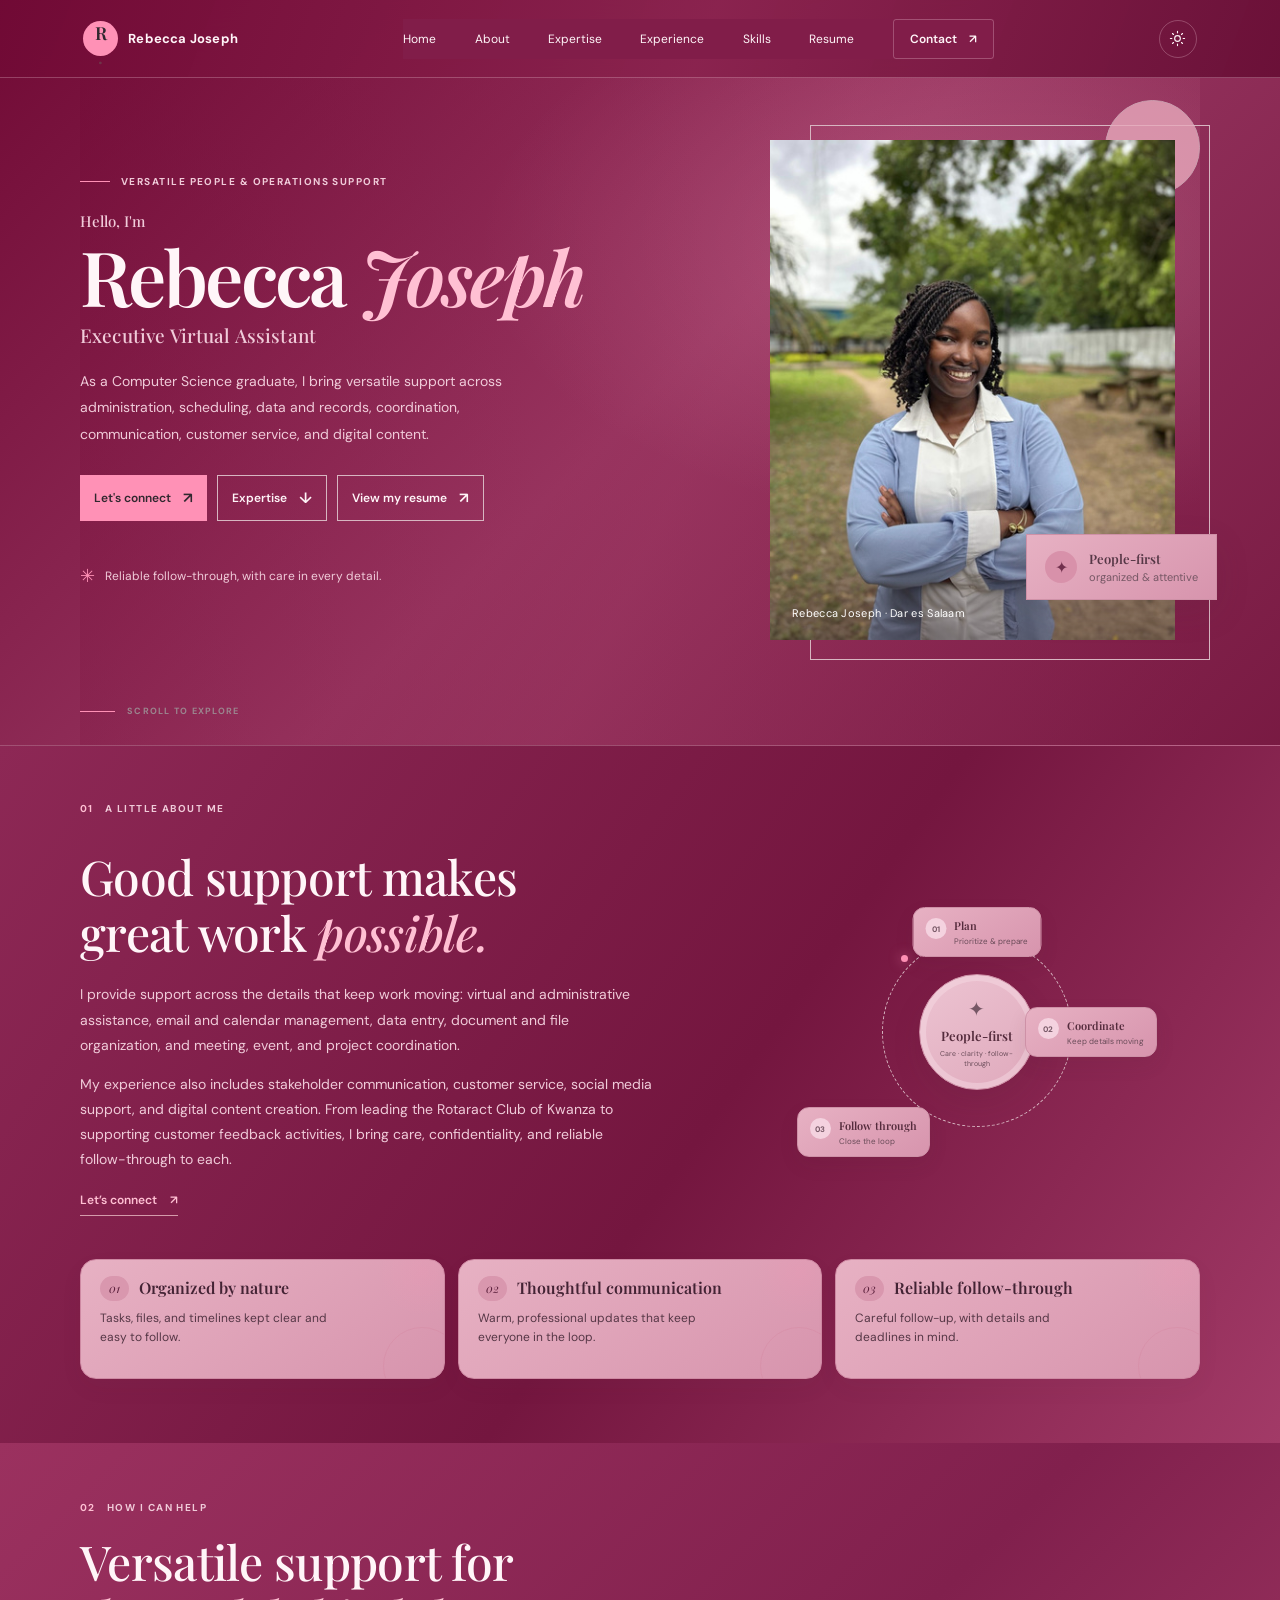
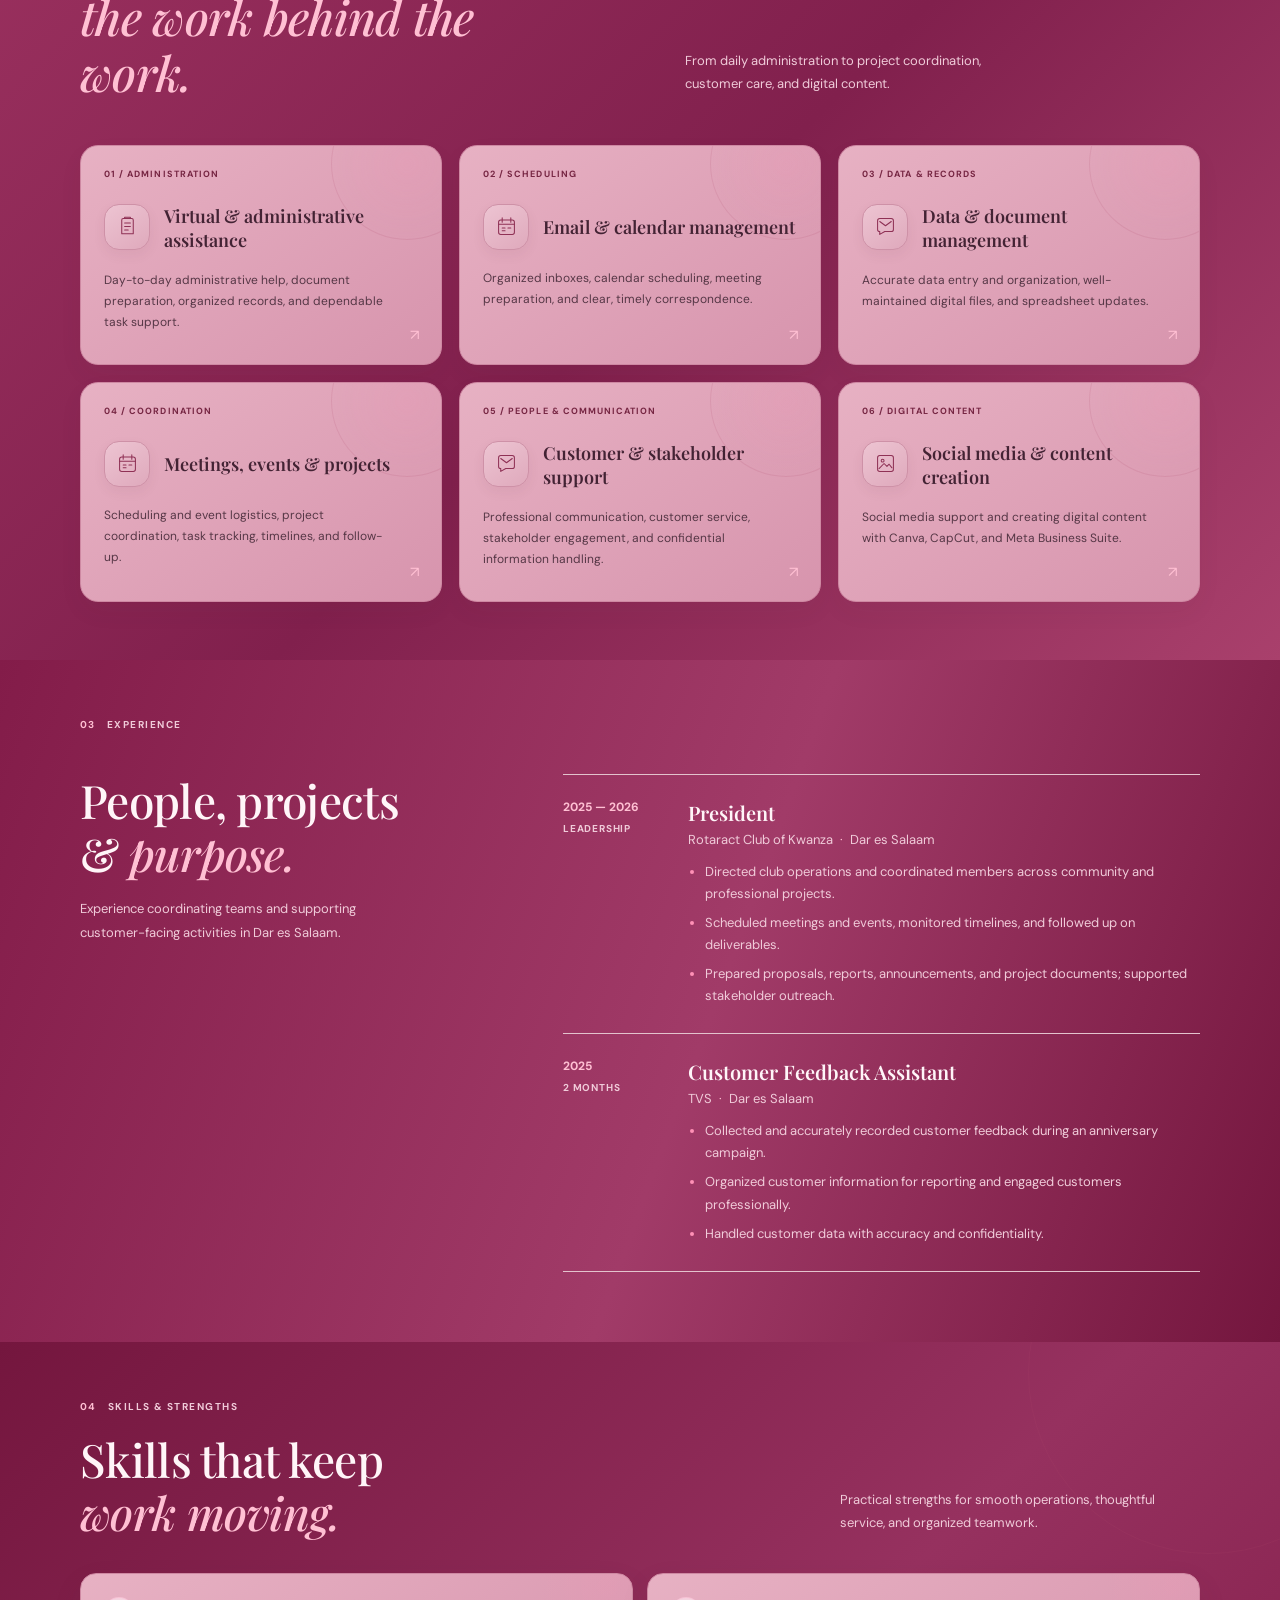
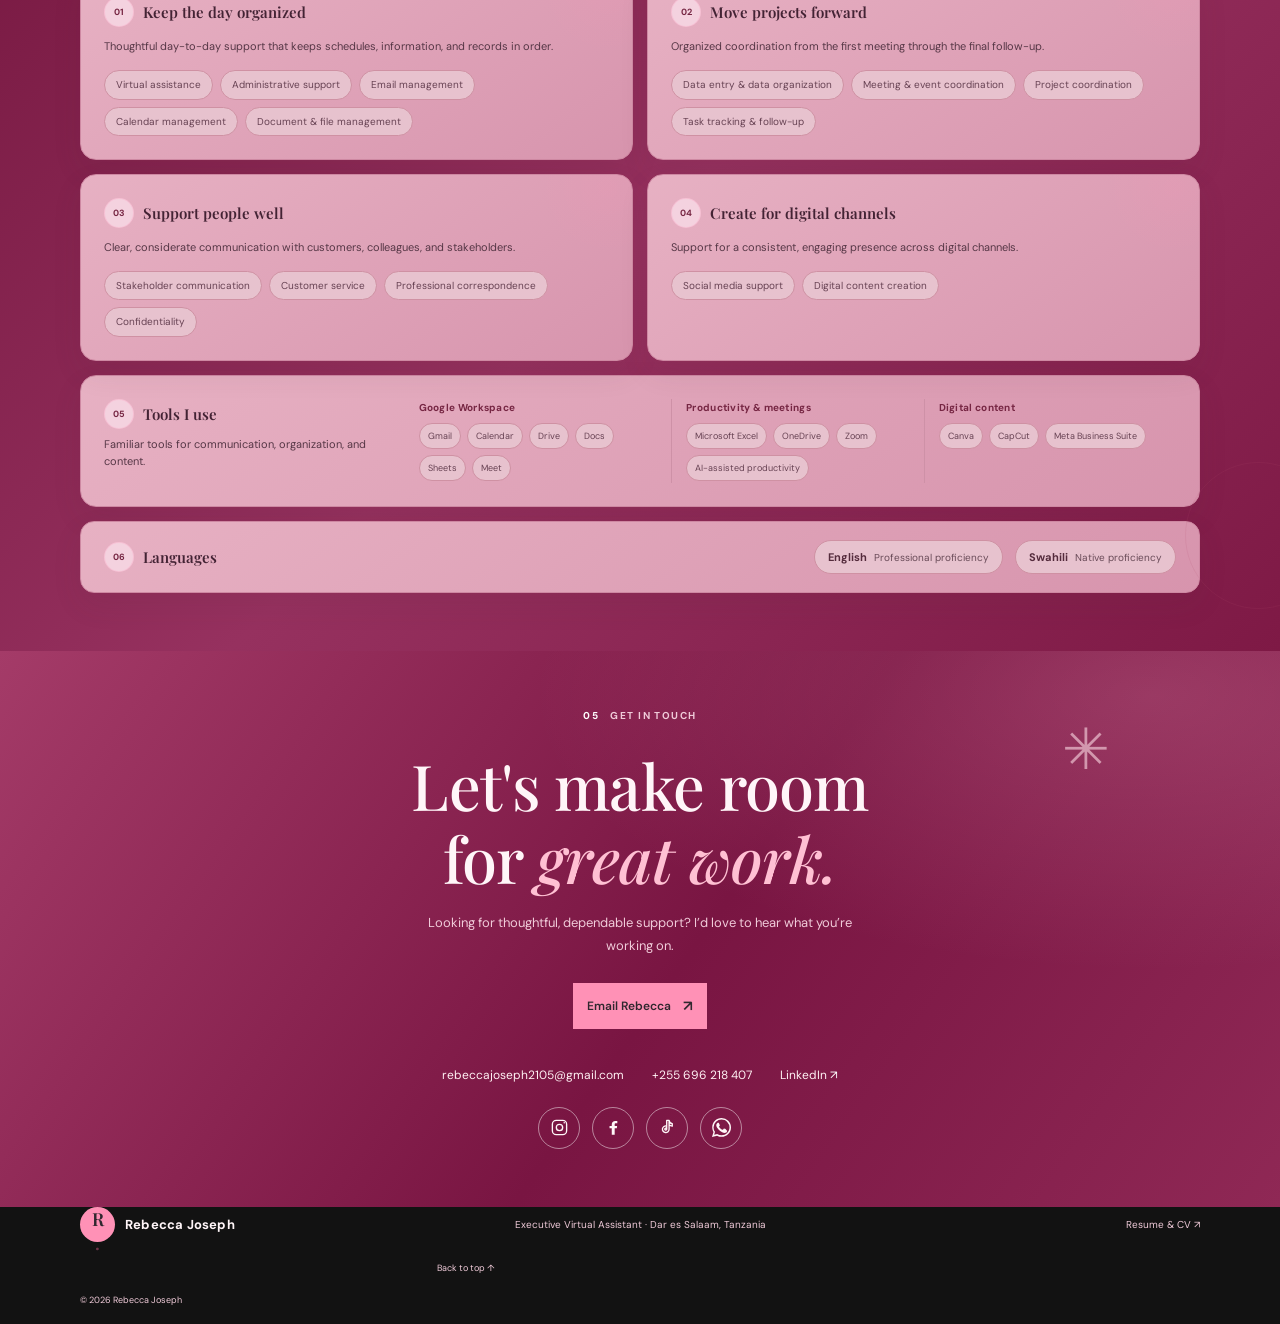
==== commit dfb0f6c8: "Revise skills section content for clarity and impact" ====
--- a/index.html
+++ b/index.html
@@ -260,30 +260,30 @@
         <div class="section-wrap skills-layout">
           <div class="skills-heading reveal">
             <div class="section-label"><span>04</span> SKILLS &amp; STRENGTHS</div>
-            <h2>A versatile skill set.<br /><em>One steady partner.</em></h2>
+            <h2>Skills that keep<br /><em>work moving.</em></h2>
             <p>
-              From everyday administration to customer care and digital
-              content, I bring a broad mix of practical skills to every team.
+              Practical strengths for smooth operations, thoughtful service, and
+              organized teamwork.
             </p>
           </div>
           <div class="skills-content reveal">
             <div class="skill-group">
-              <h3><span>01</span> Administrative support</h3>
+              <h3><span>01</span> Keep the day organized</h3>
               <p>Thoughtful day-to-day support that keeps schedules, information, and records in order.</p>
               <div class="skill-tags"><span>Virtual assistance</span><span>Administrative support</span><span>Email management</span><span>Calendar management</span><span>Document &amp; file management</span></div>
             </div>
             <div class="skill-group">
-              <h3><span>02</span> Coordination &amp; data</h3>
+              <h3><span>02</span> Move projects forward</h3>
               <p>Organized coordination from the first meeting through the final follow-up.</p>
               <div class="skill-tags"><span>Data entry &amp; data organization</span><span>Meeting &amp; event coordination</span><span>Project coordination</span><span>Task tracking &amp; follow-up</span></div>
             </div>
             <div class="skill-group">
-              <h3><span>03</span> Communication &amp; service</h3>
+              <h3><span>03</span> Support people well</h3>
               <p>Clear, considerate communication with customers, colleagues, and stakeholders.</p>
               <div class="skill-tags"><span>Stakeholder communication</span><span>Customer service</span><span>Professional correspondence</span><span>Confidentiality</span></div>
             </div>
             <div class="skill-group">
-              <h3><span>04</span> Digital content</h3>
+              <h3><span>04</span> Create for digital channels</h3>
               <p>Support for a consistent, engaging presence across digital channels.</p>
               <div class="skill-tags"><span>Social media support</span><span>Digital content creation</span></div>
             </div>
@@ -363,3 +363,6 @@
     </footer>
   </body>
 </html>
+
+
+
